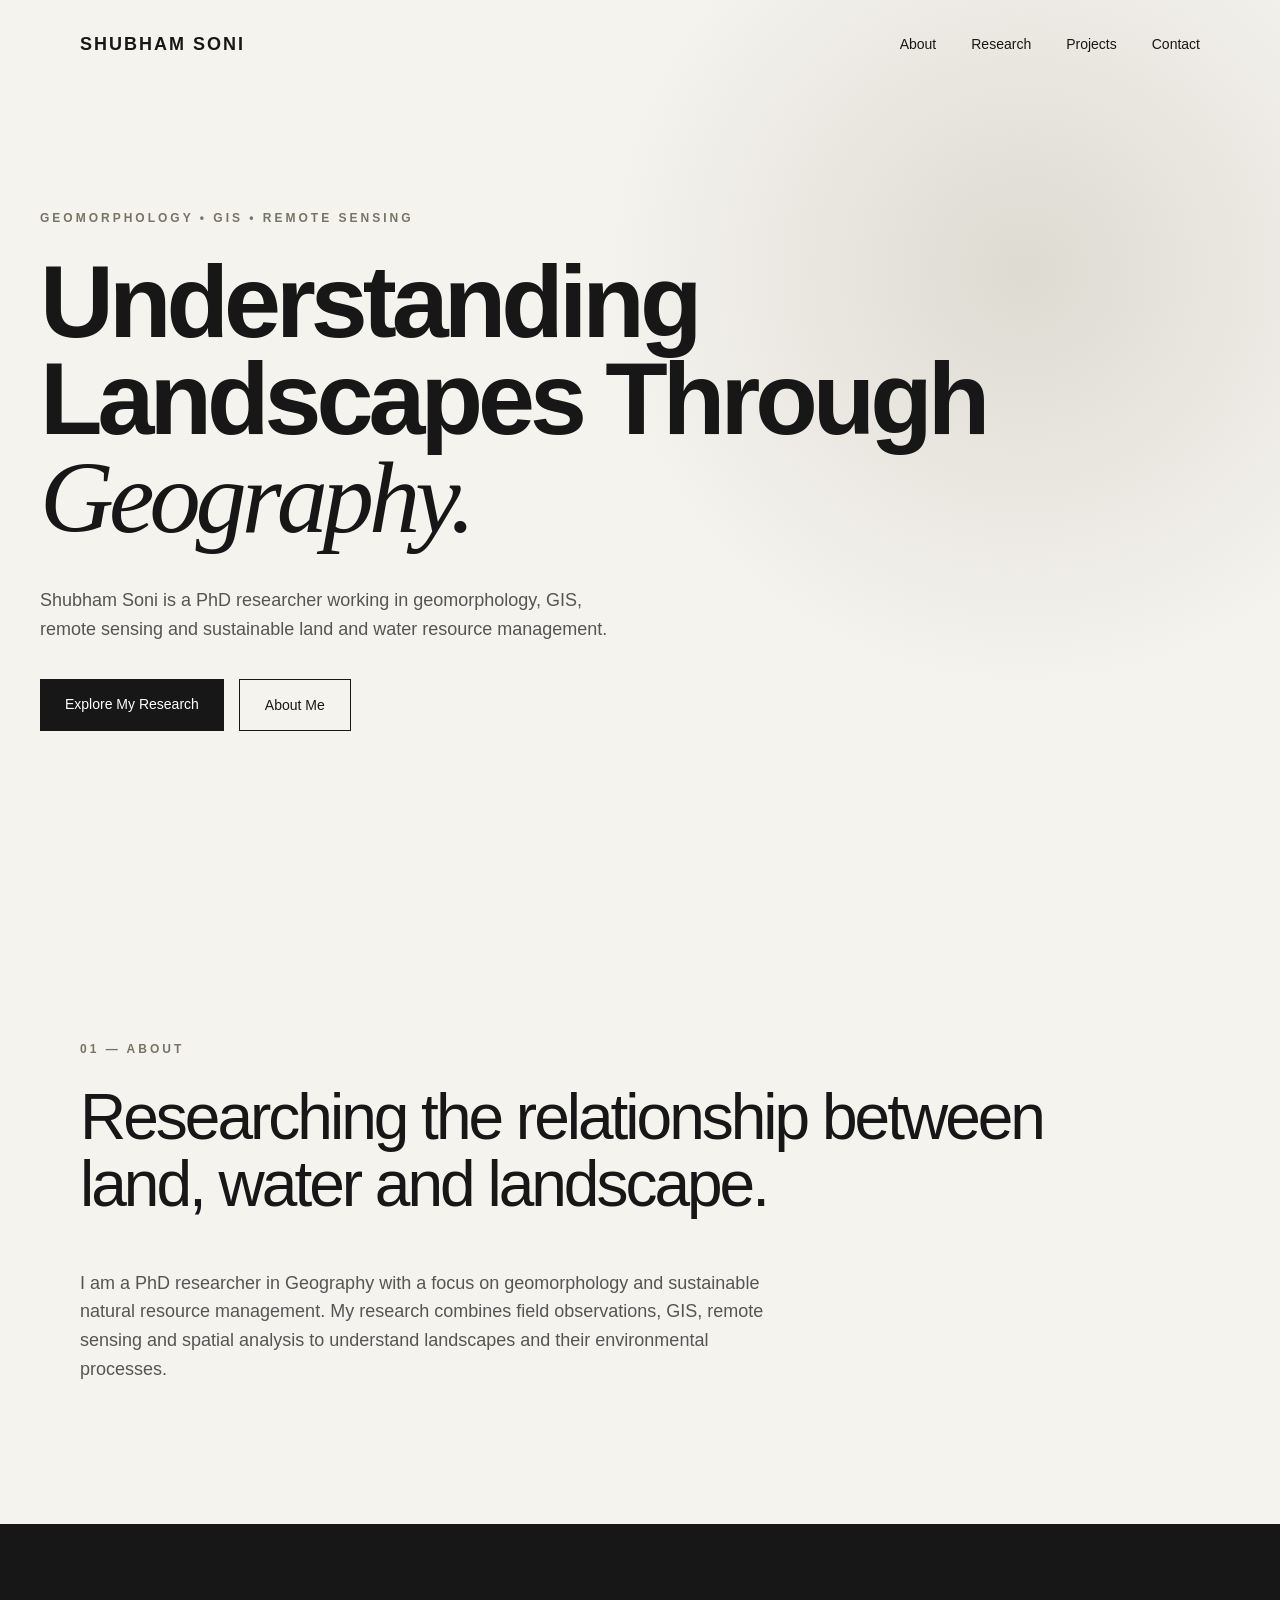
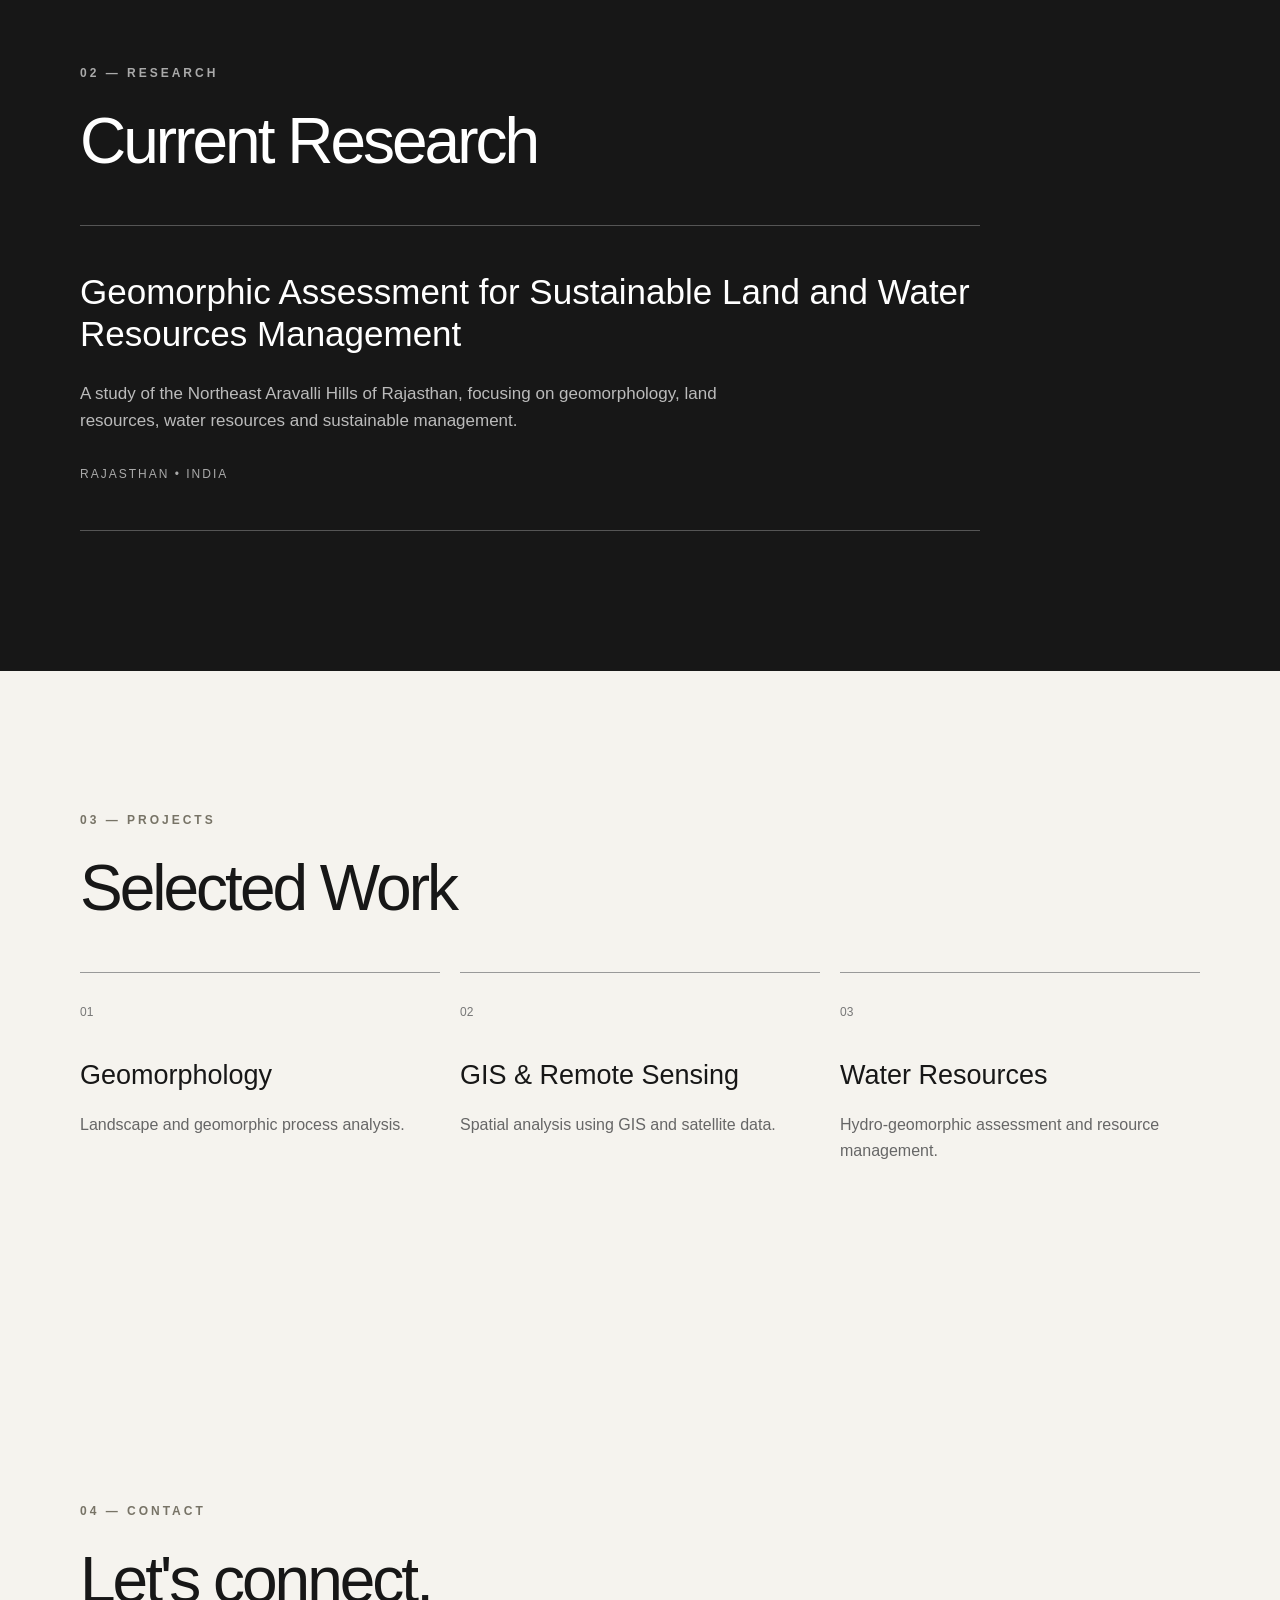
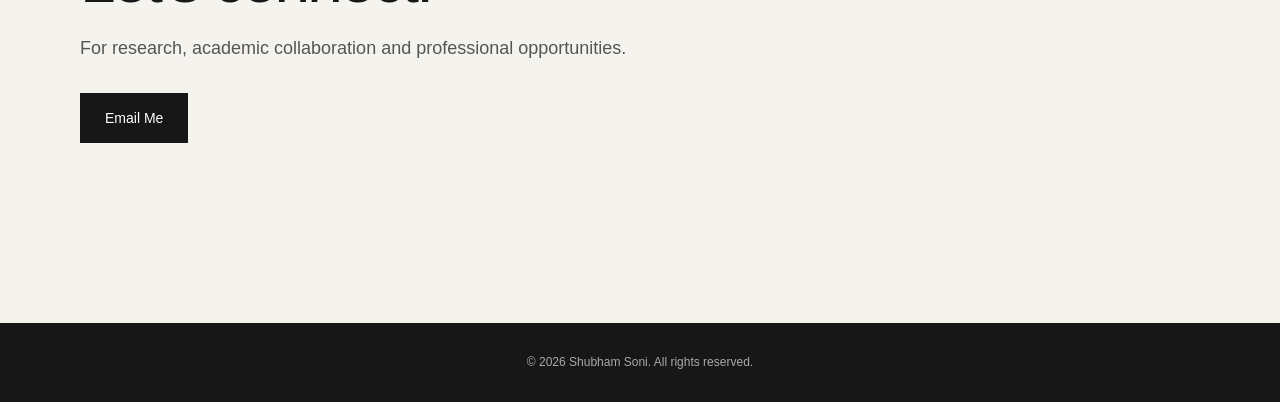
==== index.html @ 24ee80da "Add files via upload" ====
<!DOCTYPE html>
<html lang="en">
<head>
    <meta charset="UTF-8">
    <meta name="viewport" content="width=device-width, initial-scale=1.0">

    <title>Shubham Soni | Geomorphology & GIS</title>

    <link rel="stylesheet" href="style.css">
</head>

<body>

    <header>
        <nav>
            <div class="logo">SHUBHAM SONI</div>

            <div class="nav-links">
                <a href="#about">About</a>
                <a href="#research">Research</a>
                <a href="#projects">Projects</a>
                <a href="#contact">Contact</a>
            </div>
        </nav>
    </header>


    <main>

        <section class="hero">

            <div class="hero-text">
                <p class="small-title">GEOMORPHOLOGY • GIS • REMOTE SENSING</p>

                <h1>
                    Understanding<br>
                    Landscapes Through<br>
                    <span>Geography.</span>
                </h1>

                <p class="intro">
                    Shubham Soni is a PhD researcher working in
                    geomorphology, GIS, remote sensing and sustainable
                    land and water resource management.
                </p>

                <div class="buttons">
                    <a href="#research" class="button primary">Explore My Research</a>
                    <a href="#about" class="button secondary">About Me</a>
                </div>
            </div>

        </section>


        <section id="about" class="section">

            <p class="section-label">01 — ABOUT</p>

            <h2>Researching the relationship between<br>
                land, water and landscape.</h2>

            <p>
                I am a PhD researcher in Geography with a focus on
                geomorphology and sustainable natural resource management.
                My research combines field observations, GIS, remote sensing
                and spatial analysis to understand landscapes and their
                environmental processes.
            </p>

        </section>


        <section id="research" class="section dark">

            <p class="section-label">02 — RESEARCH</p>

            <h2>Current Research</h2>

            <div class="research-card">

                <h3>Geomorphic Assessment for Sustainable Land and Water Resources Management</h3>

                <p>
                    A study of the Northeast Aravalli Hills of Rajasthan,
                    focusing on geomorphology, land resources, water resources
                    and sustainable management.
                </p>

                <span>Rajasthan • India</span>

            </div>

        </section>


        <section id="projects" class="section">

            <p class="section-label">03 — PROJECTS</p>

            <h2>Selected Work</h2>

            <div class="projects">

                <div class="project">
                    <span>01</span>
                    <h3>Geomorphology</h3>
                    <p>Landscape and geomorphic process analysis.</p>
                </div>

                <div class="project">
                    <span>02</span>
                    <h3>GIS & Remote Sensing</h3>
                    <p>Spatial analysis using GIS and satellite data.</p>
                </div>

                <div class="project">
                    <span>03</span>
                    <h3>Water Resources</h3>
                    <p>Hydro-geomorphic assessment and resource management.</p>
                </div>

            </div>

        </section>


        <section id="contact" class="section contact">

            <p class="section-label">04 — CONTACT</p>

            <h2>Let's connect.</h2>

            <p>
                For research, academic collaboration and professional
                opportunities.
            </p>

            <a href="mailto:sksonidigital@gmail.com" class="button primary">
                Email Me
            </a>

        </section>

    </main>


    <footer>
        <p>© 2026 Shubham Soni. All rights reserved.</p>
    </footer>


    <script src="script.js"></script>

</body>
</html>
---- style.css ----
/* ================================
   SHUBHAM SONI — WEBSITE STYLES
   ================================ */

* {
    margin: 0;
    padding: 0;
    box-sizing: border-box;
}

html {
    scroll-behavior: smooth;
}

body {
    font-family: Arial, Helvetica, sans-serif;
    background: #f5f3ee;
    color: #171717;
    line-height: 1.6;
}

/* ---------- NAVIGATION ---------- */

header {
    position: absolute;
    width: 100%;
    top: 0;
    left: 0;
    z-index: 10;
}

nav {
    max-width: 1200px;
    margin: auto;
    padding: 30px 40px;

    display: flex;
    justify-content: space-between;
    align-items: center;
}

.logo {
    font-size: 18px;
    font-weight: 700;
    letter-spacing: 2px;
}

.nav-links {
    display: flex;
    gap: 35px;
}

.nav-links a {
    color: #171717;
    text-decoration: none;
    font-size: 14px;
    transition: 0.3s;
}

.nav-links a:hover {
    opacity: 0.5;
}

/* ---------- HERO ---------- */

.hero {
    min-height: 100vh;
    display: flex;
    align-items: center;

    padding: 140px 40px 100px;

    background:
        radial-gradient(
            circle at 80% 30%,
            rgba(150, 145, 125, 0.25),
            transparent 35%
        );
}

.hero-text {
    max-width: 1200px;
    width: 100%;
    margin: auto;
}

.small-title,
.section-label {
    font-size: 12px;
    letter-spacing: 3px;
    font-weight: 700;
    margin-bottom: 25px;
    color: #777366;
}

.hero h1 {
    font-size: clamp(55px, 8vw, 110px);
    line-height: 0.95;
    letter-spacing: -5px;
    font-weight: 600;
    max-width: 1000px;
}

.hero h1 span {
    font-style: italic;
    font-family: Georgia, serif;
    font-weight: 400;
}

.intro {
    max-width: 600px;
    margin-top: 40px;
    font-size: 18px;
    color: #555;
}

/* ---------- BUTTONS ---------- */

.buttons {
    display: flex;
    gap: 15px;
    margin-top: 35px;
    flex-wrap: wrap;
}

.button {
    display: inline-block;
    padding: 14px 25px;
    text-decoration: none;
    font-size: 14px;
    transition: 0.3s;
}

.primary {
    background: #171717;
    color: white;
}

.primary:hover {
    background: #444;
}

.secondary {
    border: 1px solid #171717;
    color: #171717;
}

.secondary:hover {
    background: #171717;
    color: white;
}

/* ---------- GENERAL SECTIONS ---------- */

.section {
    max-width: 1200px;
    margin: auto;
    padding: 140px 40px;
}

.section h2 {
    font-size: clamp(40px, 5vw, 70px);
    line-height: 1.05;
    letter-spacing: -3px;
    font-weight: 500;
    margin-bottom: 50px;
}

.section > p:not(.section-label) {
    max-width: 700px;
    font-size: 18px;
    color: #555;
}

/* ---------- DARK RESEARCH SECTION ---------- */

.dark {
    max-width: none;
    background: #171717;
    color: white;
    padding-left: max(40px, calc((100vw - 1120px) / 2));
    padding-right: max(40px, calc((100vw - 1120px) / 2));
}

.dark .section-label {
    color: #aaa;
}

.research-card {
    border-top: 1px solid #555;
    border-bottom: 1px solid #555;
    padding: 45px 0;
    max-width: 900px;
}

.research-card h3 {
    font-size: 35px;
    line-height: 1.2;
    margin-bottom: 25px;
    font-weight: 500;
}

.research-card p {
    max-width: 700px;
    color: #bbb;
    font-size: 17px;
    margin-bottom: 25px;
}

.research-card span {
    font-size: 12px;
    letter-spacing: 2px;
    text-transform: uppercase;
    color: #aaa;
}

/* ---------- PROJECTS ---------- */

.projects {
    display: grid;
    grid-template-columns: repeat(3, 1fr);
    gap: 20px;
}

.project {
    border-top: 1px solid #999;
    padding-top: 25px;
    min-height: 250px;
}

.project span {
    font-size: 12px;
    color: #777;
}

.project h3 {
    font-size: 27px;
    margin: 30px 0 15px;
    font-weight: 500;
}

.project p {
    color: #666;
}

/* ---------- CONTACT ---------- */

.contact {
    padding-bottom: 180px;
}

.contact h2 {
    margin-bottom: 20px;
}

.contact .button {
    margin-top: 30px;
}

/* ---------- FOOTER ---------- */

footer {
    background: #171717;
    color: #aaa;
    padding: 30px 40px;
    text-align: center;
    font-size: 12px;
}

/* ---------- MOBILE ---------- */

@media (max-width: 700px) {

    nav {
        padding: 25px 20px;
    }

    .nav-links {
        display: none;
    }

    .hero {
        padding: 130px 20px 80px;
    }

    .hero h1 {
        letter-spacing: -3px;
    }

    .intro {
        font-size: 16px;
    }

    .section {
        padding: 90px 20px;
    }

    .section h2 {
        letter-spacing: -2px;
    }

    .projects {
        grid-template-columns: 1fr;
    }

    .project {
        min-height: auto;
        padding-bottom: 40px;
    }

    .dark {
        padding-left: 20px;
        padding-right: 20px;
    }

    .research-card h3 {
        font-size: 27px;
    }
}
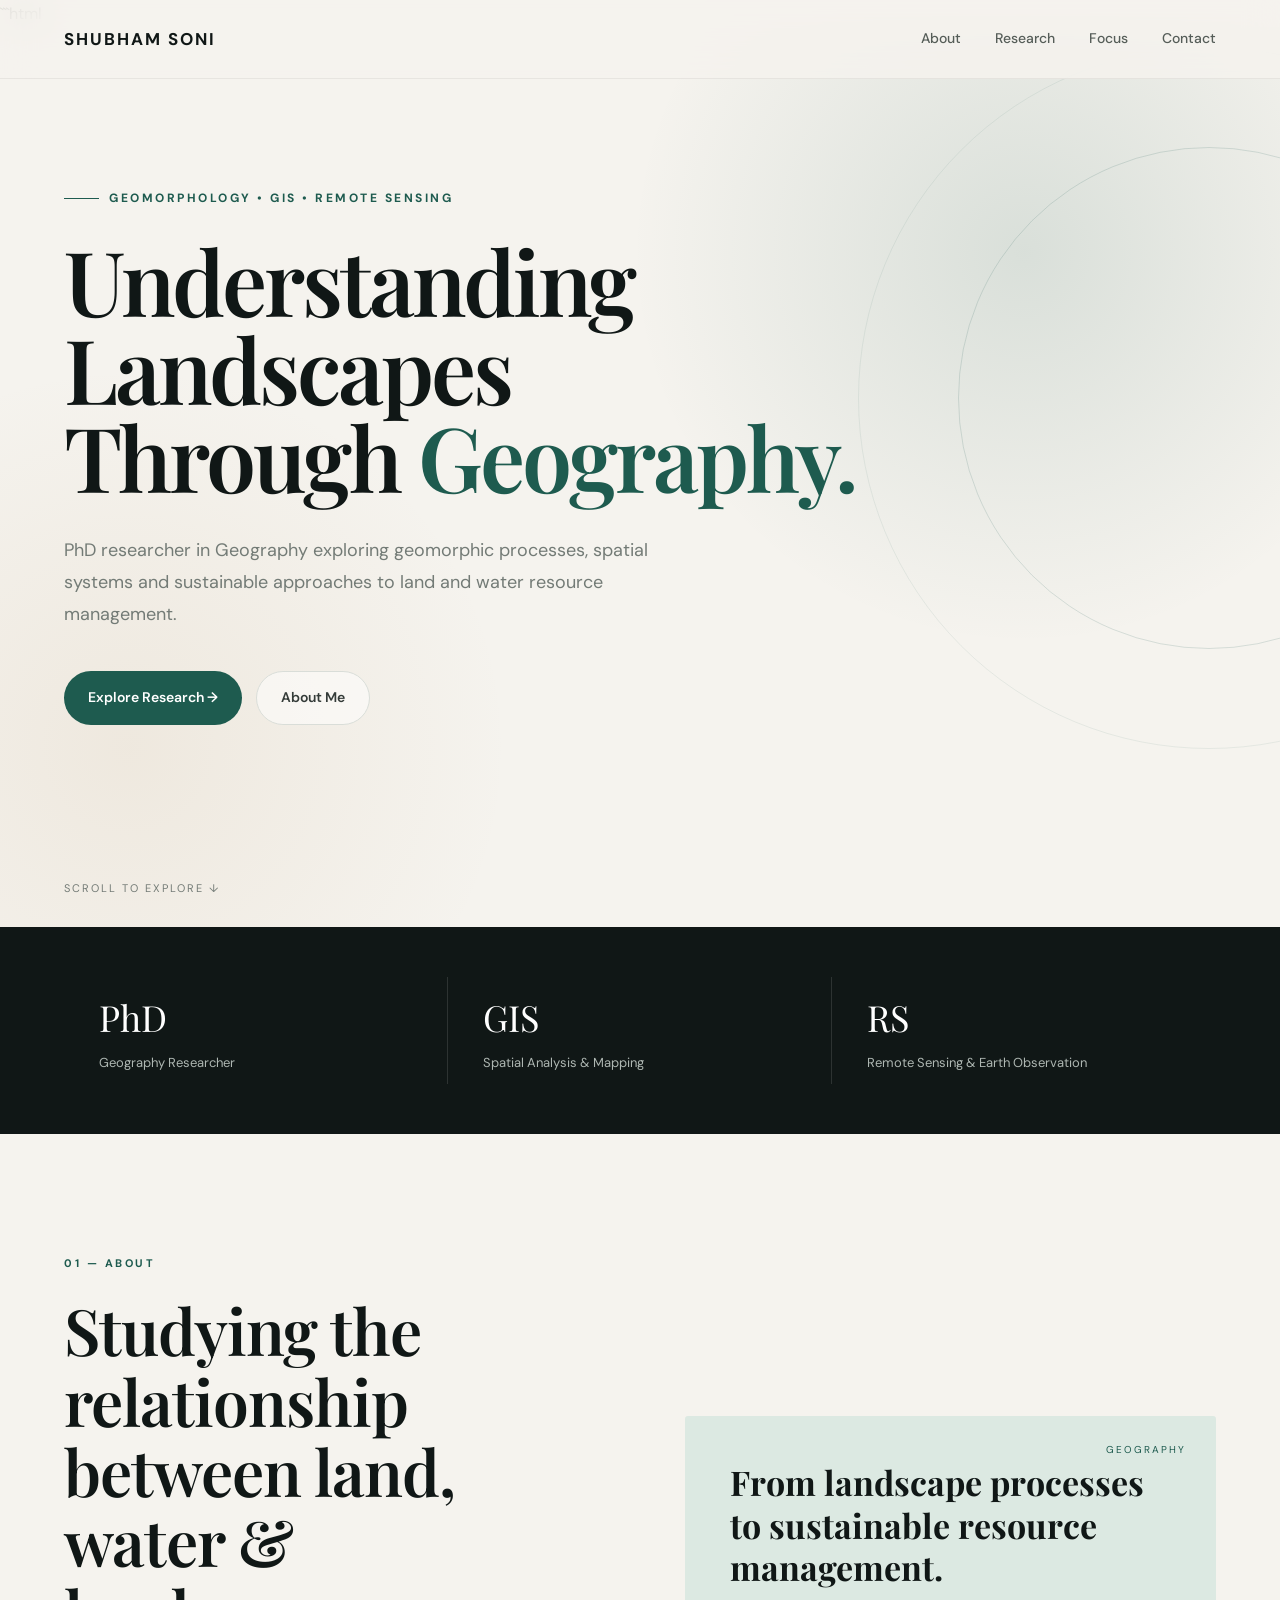
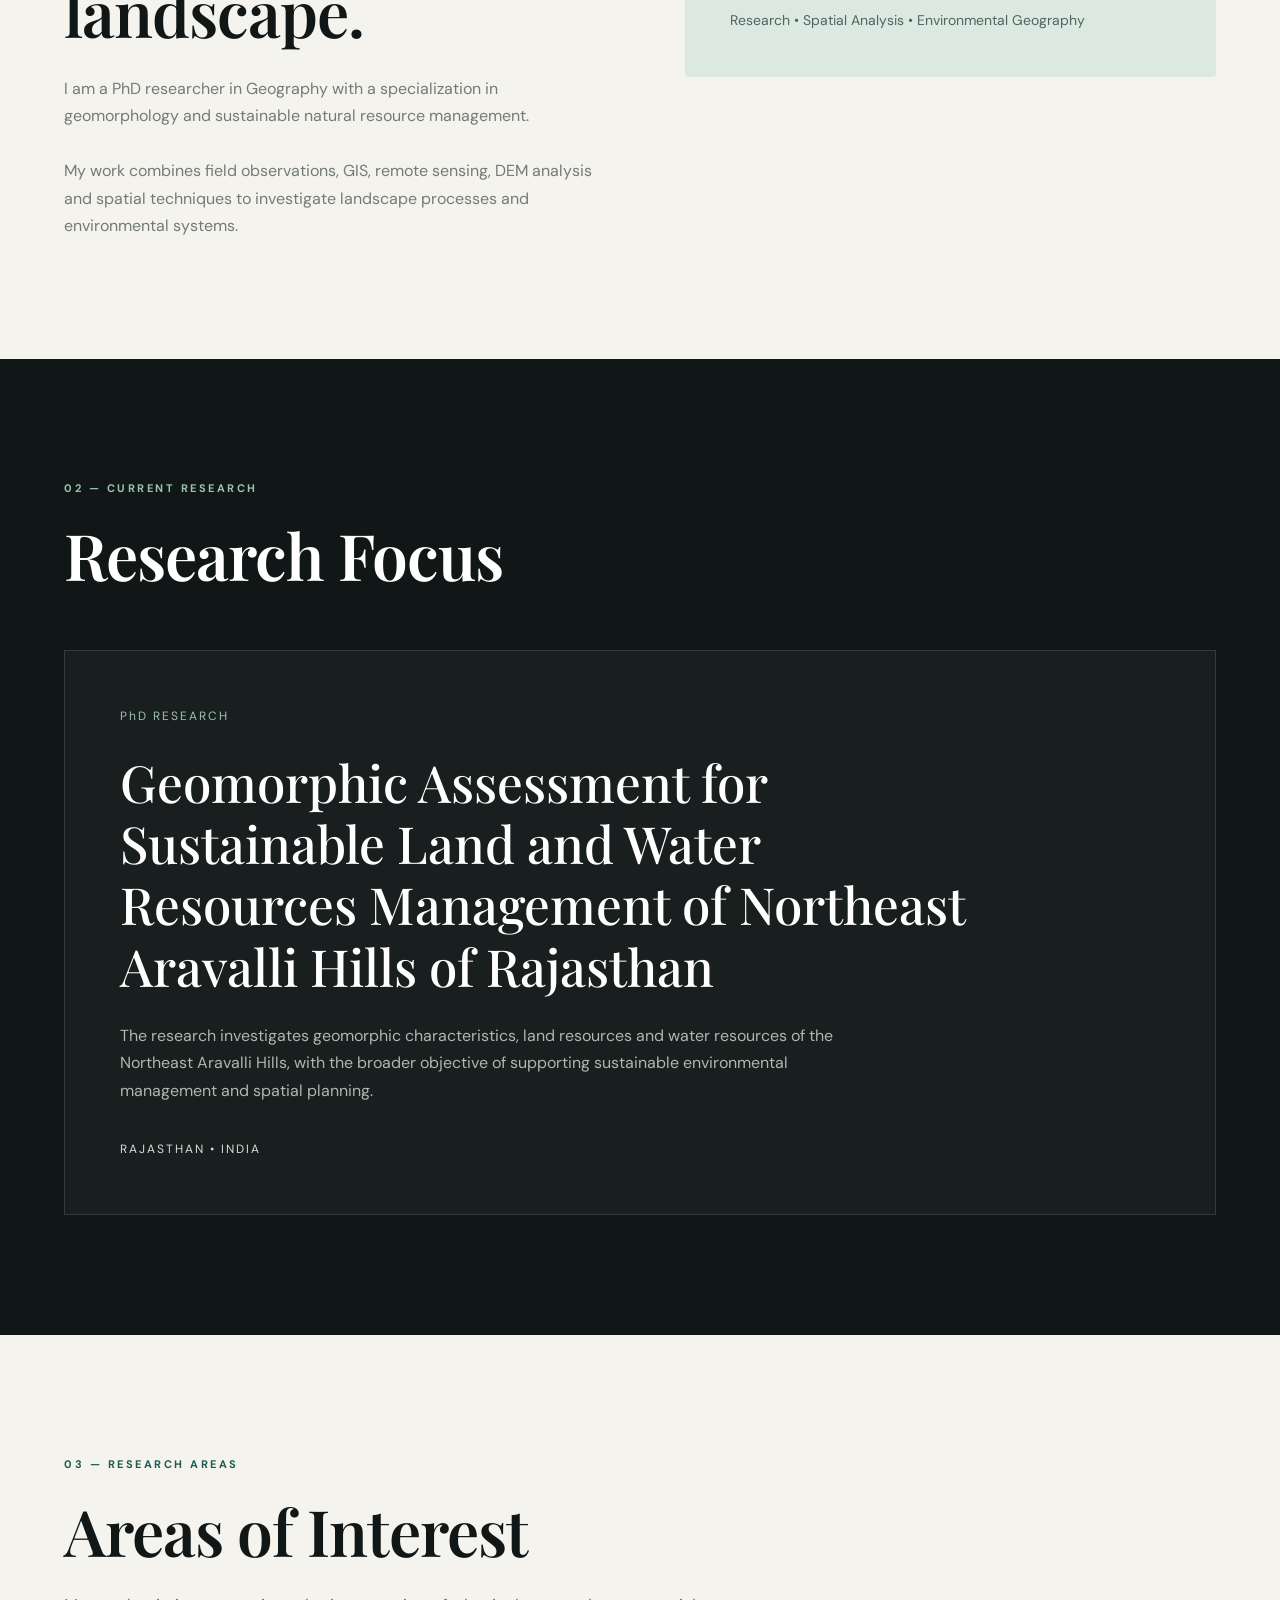
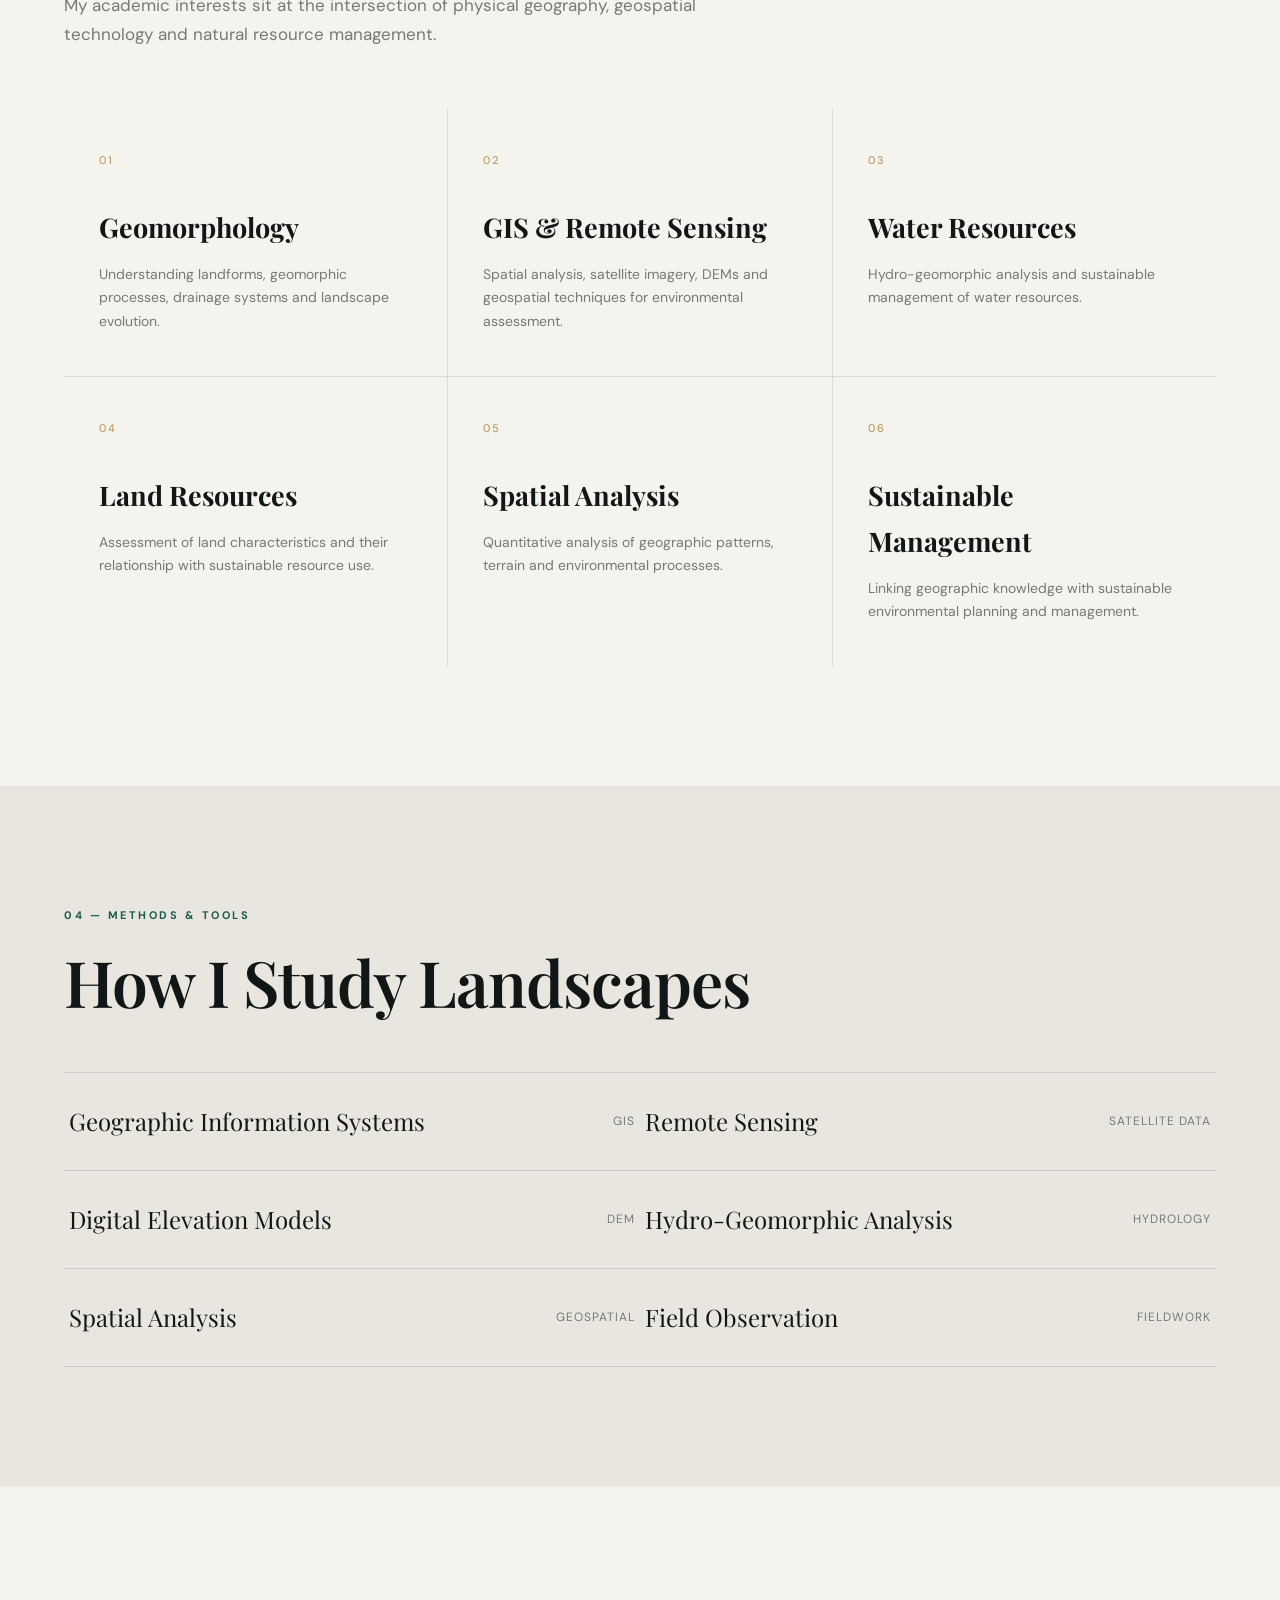
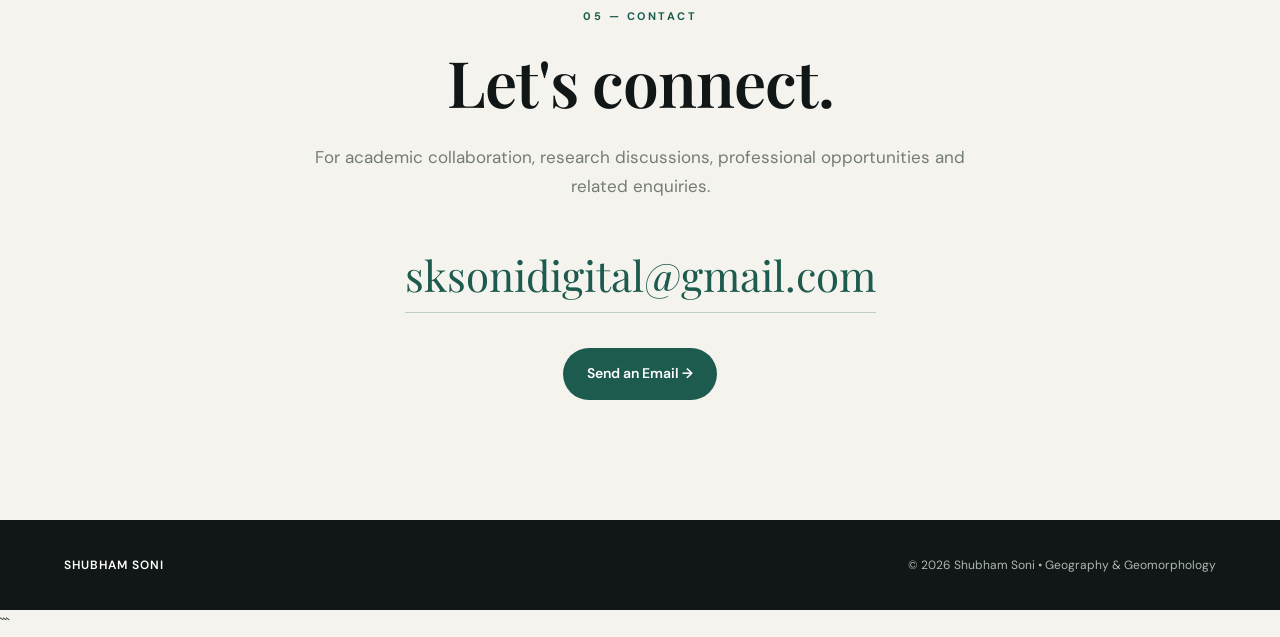
==== commit b5d4b169: "Enhance index.html with meta tags and styles Added meta description and improved styling for respons" ====
--- a/index.html
+++ b/index.html
@@ -1,156 +1,1206 @@
+```html
 <!DOCTYPE html>
 <html lang="en">
 <head>
     <meta charset="UTF-8">
     <meta name="viewport" content="width=device-width, initial-scale=1.0">
 
-    <title>Shubham Soni | Geomorphology & GIS</title>
-
-    <link rel="stylesheet" href="style.css">
+    <title>Shubham Soni | Geomorphology • GIS • Remote Sensing</title>
+
+    <meta name="description"
+          content="Shubham Soni is a PhD researcher in Geography specializing in geomorphology, GIS, remote sensing, and sustainable land and water resource management.">
+
+    <link rel="preconnect" href="https://fonts.googleapis.com">
+    <link rel="preconnect" href="https://fonts.gstatic.com" crossorigin>
+
+    <link href="https://fonts.googleapis.com/css2?family=DM+Sans:wght@400;500;600;700&family=Playfair+Display:wght@500;600;700&display=swap"
+          rel="stylesheet">
+
+    <style>
+
+        /* =========================
+           GLOBAL
+        ========================= */
+
+        :root {
+            --bg: #f5f3ee;
+            --white: #ffffff;
+            --dark: #101716;
+            --text: #343b38;
+            --muted: #737b76;
+            --green: #1e5b4f;
+            --green-light: #dce9e2;
+            --line: #d9ddd8;
+            --accent: #b58b55;
+
+            --serif: "Playfair Display", Georgia, serif;
+            --sans: "DM Sans", Arial, sans-serif;
+        }
+
+        * {
+            margin: 0;
+            padding: 0;
+            box-sizing: border-box;
+        }
+
+        html {
+            scroll-behavior: smooth;
+        }
+
+        body {
+            font-family: var(--sans);
+            background: var(--bg);
+            color: var(--text);
+            line-height: 1.7;
+        }
+
+        a {
+            color: inherit;
+            text-decoration: none;
+        }
+
+        .container {
+            width: min(1180px, 90%);
+            margin: auto;
+        }
+
+
+        /* =========================
+           NAVBAR
+        ========================= */
+
+        header {
+            position: fixed;
+            top: 0;
+            left: 0;
+            width: 100%;
+            z-index: 1000;
+
+            background: rgba(245, 243, 238, 0.85);
+            backdrop-filter: blur(16px);
+
+            border-bottom: 1px solid rgba(0,0,0,0.06);
+        }
+
+        nav {
+            width: min(1180px, 90%);
+            margin: auto;
+
+            height: 78px;
+
+            display: flex;
+            align-items: center;
+            justify-content: space-between;
+        }
+
+        .logo {
+            font-size: 17px;
+            font-weight: 700;
+            letter-spacing: 2px;
+            color: var(--dark);
+        }
+
+        .nav-links {
+            display: flex;
+            gap: 34px;
+        }
+
+        .nav-links a {
+            font-size: 14px;
+            font-weight: 500;
+            color: #555d58;
+            transition: 0.3s;
+        }
+
+        .nav-links a:hover {
+            color: var(--green);
+        }
+
+
+        /* =========================
+           HERO
+        ========================= */
+
+        .hero {
+            min-height: 100vh;
+            padding-top: 78px;
+
+            display: flex;
+            align-items: center;
+
+            position: relative;
+            overflow: hidden;
+
+            background:
+                radial-gradient(circle at 80% 25%, rgba(30,91,79,0.13), transparent 32%),
+                radial-gradient(circle at 10% 80%, rgba(181,139,85,0.10), transparent 28%),
+                var(--bg);
+        }
+
+        .hero::before {
+            content: "";
+            position: absolute;
+
+            width: 500px;
+            height: 500px;
+
+            right: -180px;
+            top: 120px;
+
+            border: 1px solid rgba(30,91,79,0.15);
+            border-radius: 50%;
+        }
+
+        .hero::after {
+            content: "";
+            position: absolute;
+
+            width: 700px;
+            height: 700px;
+
+            right: -280px;
+            top: 20px;
+
+            border: 1px solid rgba(30,91,79,0.08);
+            border-radius: 50%;
+        }
+
+        .hero-content {
+            position: relative;
+            z-index: 2;
+            max-width: 900px;
+        }
+
+        .eyebrow {
+            display: inline-flex;
+            align-items: center;
+            gap: 10px;
+
+            color: var(--green);
+            font-size: 12px;
+            font-weight: 700;
+            letter-spacing: 2.5px;
+
+            margin-bottom: 28px;
+        }
+
+        .eyebrow::before {
+            content: "";
+            width: 35px;
+            height: 1px;
+            background: var(--green);
+        }
+
+        .hero h1 {
+            font-family: var(--serif);
+            font-size: clamp(55px, 7vw, 100px);
+            line-height: 0.98;
+            font-weight: 600;
+            letter-spacing: -3px;
+            color: var(--dark);
+        }
+
+        .hero h1 em {
+            color: var(--green);
+            font-style: normal;
+        }
+
+        .hero-description {
+            max-width: 620px;
+
+            margin-top: 34px;
+
+            font-size: 18px;
+            line-height: 1.8;
+            color: var(--muted);
+        }
+
+        .hero-buttons {
+            margin-top: 40px;
+
+            display: flex;
+            gap: 14px;
+            flex-wrap: wrap;
+        }
+
+        .btn {
+            display: inline-flex;
+            align-items: center;
+            justify-content: center;
+
+            padding: 14px 24px;
+
+            border-radius: 50px;
+
+            font-size: 14px;
+            font-weight: 600;
+
+            transition: 0.3s;
+        }
+
+        .btn-primary {
+            background: var(--green);
+            color: white;
+        }
+
+        .btn-primary:hover {
+            transform: translateY(-3px);
+            box-shadow: 0 12px 30px rgba(30,91,79,0.2);
+        }
+
+        .btn-outline {
+            border: 1px solid var(--line);
+            background: rgba(255,255,255,0.5);
+        }
+
+        .btn-outline:hover {
+            border-color: var(--green);
+            color: var(--green);
+        }
+
+        .scroll {
+            position: absolute;
+            bottom: 30px;
+            left: 5%;
+
+            font-size: 11px;
+            letter-spacing: 2px;
+            color: var(--muted);
+            text-transform: uppercase;
+        }
+
+
+        /* =========================
+           INTRO STATS
+        ========================= */
+
+        .stats {
+            background: var(--dark);
+            color: white;
+
+            padding: 50px 0;
+        }
+
+        .stats-grid {
+            display: grid;
+            grid-template-columns: repeat(3, 1fr);
+        }
+
+        .stat {
+            padding: 10px 35px;
+            border-right: 1px solid rgba(255,255,255,0.12);
+        }
+
+        .stat:last-child {
+            border-right: none;
+        }
+
+        .stat-number {
+            font-family: var(--serif);
+            font-size: 36px;
+            color: #fff;
+        }
+
+        .stat-label {
+            color: #aeb7b2;
+            font-size: 13px;
+            margin-top: 4px;
+        }
+
+
+        /* =========================
+           SECTIONS
+        ========================= */
+
+        section {
+            padding: 120px 0;
+        }
+
+        .section-label {
+            color: var(--green);
+            font-size: 11px;
+            font-weight: 700;
+            letter-spacing: 2.5px;
+            margin-bottom: 22px;
+        }
+
+        .section-title {
+            font-family: var(--serif);
+            font-size: clamp(40px, 5vw, 65px);
+            line-height: 1.1;
+            color: var(--dark);
+            font-weight: 600;
+            letter-spacing: -1px;
+        }
+
+        .section-intro {
+            max-width: 650px;
+            margin-top: 25px;
+            color: var(--muted);
+            font-size: 17px;
+        }
+
+
+        /* =========================
+           ABOUT
+        ========================= */
+
+        .about-grid {
+            display: grid;
+            grid-template-columns: 1fr 1fr;
+            gap: 90px;
+            align-items: center;
+        }
+
+        .about-text p {
+            margin-top: 28px;
+            color: var(--muted);
+            font-size: 16px;
+        }
+
+        .about-box {
+            padding: 45px;
+            background: var(--green-light);
+            border-radius: 3px;
+            position: relative;
+        }
+
+        .about-box::before {
+            content: "GEOGRAPHY";
+            position: absolute;
+            top: 25px;
+            right: 30px;
+
+            font-size: 10px;
+            letter-spacing: 2px;
+            color: var(--green);
+        }
+
+        .about-box h3 {
+            font-family: var(--serif);
+            font-size: 34px;
+            color: var(--dark);
+            line-height: 1.25;
+        }
+
+        .about-box p {
+            margin-top: 20px;
+            font-size: 14px;
+            color: #53645e;
+        }
+
+
+        /* =========================
+           RESEARCH
+        ========================= */
+
+        .research-section {
+            background: var(--dark);
+            color: white;
+        }
+
+        .research-section .section-label {
+            color: #9bc3b5;
+        }
+
+        .research-section .section-title {
+            color: white;
+        }
+
+        .research-card {
+            margin-top: 60px;
+
+            padding: 55px;
+
+            border: 1px solid rgba(255,255,255,0.13);
+            background: rgba(255,255,255,0.035);
+
+            position: relative;
+        }
+
+        .research-number {
+            font-size: 12px;
+            color: #9bc3b5;
+            letter-spacing: 2px;
+        }
+
+        .research-card h3 {
+            max-width: 850px;
+            margin-top: 25px;
+
+            font-family: var(--serif);
+            font-size: clamp(30px, 4vw, 52px);
+            line-height: 1.2;
+            font-weight: 500;
+        }
+
+        .research-card p {
+            max-width: 720px;
+            margin-top: 25px;
+
+            color: #aeb7b2;
+            font-size: 16px;
+        }
+
+        .research-location {
+            display: inline-block;
+            margin-top: 35px;
+
+            color: #d3dfda;
+            font-size: 12px;
+            letter-spacing: 2px;
+            text-transform: uppercase;
+        }
+
+
+        /* =========================
+           FOCUS AREAS
+        ========================= */
+
+        .focus-grid {
+            margin-top: 60px;
+
+            display: grid;
+            grid-template-columns: repeat(3, 1fr);
+            gap: 1px;
+
+            background: var(--line);
+        }
+
+        .focus-card {
+            background: var(--bg);
+            padding: 42px 35px;
+            min-height: 240px;
+
+            transition: 0.3s;
+        }
+
+        .focus-card:hover {
+            background: white;
+            transform: translateY(-5px);
+        }
+
+        .focus-number {
+            font-size: 11px;
+            color: var(--accent);
+            letter-spacing: 2px;
+        }
+
+        .focus-card h3 {
+            margin-top: 35px;
+
+            font-family: var(--serif);
+            font-size: 27px;
+            color: var(--dark);
+        }
+
+        .focus-card p {
+            margin-top: 12px;
+            font-size: 14px;
+            color: var(--muted);
+        }
+
+
+        /* =========================
+           METHODS
+        ========================= */
+
+        .methods {
+            background: #e8e6df;
+        }
+
+        .method-list {
+            margin-top: 55px;
+
+            display: grid;
+            grid-template-columns: repeat(2, 1fr);
+
+            border-top: 1px solid #c9ccc6;
+        }
+
+        .method {
+            padding: 28px 5px;
+
+            border-bottom: 1px solid #c9ccc6;
+
+            display: flex;
+            justify-content: space-between;
+            align-items: center;
+        }
+
+        .method span:first-child {
+            font-family: var(--serif);
+            font-size: 24px;
+            color: var(--dark);
+        }
+
+        .method span:last-child {
+            font-size: 12px;
+            color: var(--muted);
+            letter-spacing: 1px;
+            text-transform: uppercase;
+        }
+
+
+        /* =========================
+           CONTACT
+        ========================= */
+
+        .contact {
+            text-align: center;
+        }
+
+        .contact .section-intro {
+            margin-left: auto;
+            margin-right: auto;
+        }
+
+        .contact-email {
+            display: inline-block;
+            margin-top: 40px;
+
+            font-family: var(--serif);
+            font-size: clamp(25px, 4vw, 42px);
+            color: var(--green);
+
+            border-bottom: 1px solid rgba(30,91,79,0.25);
+
+            transition: 0.3s;
+        }
+
+        .contact-email:hover {
+            border-color: var(--green);
+        }
+
+
+        /* =========================
+           FOOTER
+        ========================= */
+
+        footer {
+            background: var(--dark);
+            color: #aeb7b2;
+
+            padding: 35px 0;
+        }
+
+        .footer-inner {
+            width: min(1180px, 90%);
+            margin: auto;
+
+            display: flex;
+            justify-content: space-between;
+            align-items: center;
+
+            font-size: 12px;
+        }
+
+        .footer-name {
+            color: white;
+            font-weight: 600;
+            letter-spacing: 1px;
+        }
+
+
+        /* =========================
+           ANIMATION
+        ========================= */
+
+        .fade-up {
+            animation: fadeUp 1s ease forwards;
+        }
+
+        @keyframes fadeUp {
+
+            from {
+                opacity: 0;
+                transform: translateY(25px);
+            }
+
+            to {
+                opacity: 1;
+                transform: translateY(0);
+            }
+
+        }
+
+
+        /* =========================
+           MOBILE
+        ========================= */
+
+        @media (max-width: 800px) {
+
+            nav {
+                height: 70px;
+            }
+
+            .nav-links {
+                gap: 15px;
+            }
+
+            .nav-links a {
+                font-size: 12px;
+            }
+
+            .hero h1 {
+                font-size: 58px;
+                letter-spacing: -2px;
+            }
+
+            .hero-description {
+                font-size: 16px;
+            }
+
+            section {
+                padding: 85px 0;
+            }
+
+            .about-grid {
+                grid-template-columns: 1fr;
+                gap: 45px;
+            }
+
+            .stats-grid {
+                grid-template-columns: 1fr;
+                gap: 25px;
+            }
+
+            .stat {
+                border-right: none;
+                border-bottom: 1px solid rgba(255,255,255,0.12);
+                padding-bottom: 20px;
+            }
+
+            .stat:last-child {
+                border-bottom: none;
+            }
+
+            .focus-grid {
+                grid-template-columns: 1fr;
+            }
+
+            .method-list {
+                grid-template-columns: 1fr;
+            }
+
+            .research-card {
+                padding: 35px 25px;
+            }
+
+            .footer-inner {
+                flex-direction: column;
+                gap: 10px;
+                text-align: center;
+            }
+
+        }
+
+    </style>
 </head>
 
+
 <body>
 
-    <header>
-        <nav>
-            <div class="logo">SHUBHAM SONI</div>
-
-            <div class="nav-links">
-                <a href="#about">About</a>
-                <a href="#research">Research</a>
-                <a href="#projects">Projects</a>
-                <a href="#contact">Contact</a>
-            </div>
-        </nav>
-    </header>
-
-
-    <main>
-
-        <section class="hero">
-
-            <div class="hero-text">
-                <p class="small-title">GEOMORPHOLOGY • GIS • REMOTE SENSING</p>
-
-                <h1>
-                    Understanding<br>
-                    Landscapes Through<br>
-                    <span>Geography.</span>
-                </h1>
-
-                <p class="intro">
-                    Shubham Soni is a PhD researcher working in
-                    geomorphology, GIS, remote sensing and sustainable
-                    land and water resource management.
+
+<!-- =========================
+     NAVIGATION
+========================= -->
+
+<header>
+
+    <nav>
+
+        <a href="#" class="logo">
+            SHUBHAM SONI
+        </a>
+
+        <div class="nav-links">
+
+            <a href="#about">About</a>
+
+            <a href="#research">Research</a>
+
+            <a href="#focus">Focus</a>
+
+            <a href="#contact">Contact</a>
+
+        </div>
+
+    </nav>
+
+</header>
+
+
+
+<main>
+
+
+<!-- =========================
+     HERO
+========================= -->
+
+<section class="hero">
+
+    <div class="container">
+
+        <div class="hero-content fade-up">
+
+            <div class="eyebrow">
+                GEOMORPHOLOGY • GIS • REMOTE SENSING
+            </div>
+
+            <h1>
+                Understanding<br>
+                Landscapes<br>
+                Through <em>Geography.</em>
+            </h1>
+
+            <p class="hero-description">
+                PhD researcher in Geography exploring geomorphic processes,
+                spatial systems and sustainable approaches to land and water
+                resource management.
+            </p>
+
+            <div class="hero-buttons">
+
+                <a href="#research" class="btn btn-primary">
+                    Explore Research →
+                </a>
+
+                <a href="#about" class="btn btn-outline">
+                    About Me
+                </a>
+
+            </div>
+
+        </div>
+
+    </div>
+
+    <div class="scroll">
+        Scroll to explore ↓
+    </div>
+
+</section>
+
+
+
+<!-- =========================
+     STATS
+========================= -->
+
+<div class="stats">
+
+    <div class="container stats-grid">
+
+        <div class="stat">
+
+            <div class="stat-number">
+                PhD
+            </div>
+
+            <div class="stat-label">
+                Geography Researcher
+            </div>
+
+        </div>
+
+
+        <div class="stat">
+
+            <div class="stat-number">
+                GIS
+            </div>
+
+            <div class="stat-label">
+                Spatial Analysis & Mapping
+            </div>
+
+        </div>
+
+
+        <div class="stat">
+
+            <div class="stat-number">
+                RS
+            </div>
+
+            <div class="stat-label">
+                Remote Sensing & Earth Observation
+            </div>
+
+        </div>
+
+    </div>
+
+</div>
+
+
+
+<!-- =========================
+     ABOUT
+========================= -->
+
+<section id="about">
+
+    <div class="container about-grid">
+
+        <div class="about-text">
+
+            <div class="section-label">
+                01 — ABOUT
+            </div>
+
+            <h2 class="section-title">
+                Studying the relationship between land, water & landscape.
+            </h2>
+
+            <p>
+                I am a PhD researcher in Geography with a specialization
+                in geomorphology and sustainable natural resource management.
+            </p>
+
+            <p>
+                My work combines field observations, GIS, remote sensing,
+                DEM analysis and spatial techniques to investigate landscape
+                processes and environmental systems.
+            </p>
+
+        </div>
+
+
+        <div class="about-box">
+
+            <h3>
+                From landscape
+                processes to
+                sustainable
+                resource management.
+            </h3>
+
+            <p>
+                Research • Spatial Analysis • Environmental Geography
+            </p>
+
+        </div>
+
+    </div>
+
+</section>
+
+
+
+<!-- =========================
+     RESEARCH
+========================= -->
+
+<section id="research" class="research-section">
+
+    <div class="container">
+
+        <div class="section-label">
+            02 — CURRENT RESEARCH
+        </div>
+
+        <h2 class="section-title">
+            Research Focus
+        </h2>
+
+
+        <div class="research-card">
+
+            <div class="research-number">
+                PhD RESEARCH
+            </div>
+
+            <h3>
+                Geomorphic Assessment for Sustainable Land and Water
+                Resources Management of Northeast Aravalli Hills of Rajasthan
+            </h3>
+
+            <p>
+                The research investigates geomorphic characteristics,
+                land resources and water resources of the Northeast Aravalli
+                Hills, with the broader objective of supporting sustainable
+                environmental management and spatial planning.
+            </p>
+
+            <span class="research-location">
+                Rajasthan • India
+            </span>
+
+        </div>
+
+    </div>
+
+</section>
+
+
+
+<!-- =========================
+     RESEARCH FOCUS
+========================= -->
+
+<section id="focus">
+
+    <div class="container">
+
+        <div class="section-label">
+            03 — RESEARCH AREAS
+        </div>
+
+        <h2 class="section-title">
+            Areas of Interest
+        </h2>
+
+        <p class="section-intro">
+            My academic interests sit at the intersection of physical
+            geography, geospatial technology and natural resource management.
+        </p>
+
+
+        <div class="focus-grid">
+
+
+            <div class="focus-card">
+
+                <div class="focus-number">
+                    01
+                </div>
+
+                <h3>
+                    Geomorphology
+                </h3>
+
+                <p>
+                    Understanding landforms, geomorphic processes,
+                    drainage systems and landscape evolution.
                 </p>
 
-                <div class="buttons">
-                    <a href="#research" class="button primary">Explore My Research</a>
-                    <a href="#about" class="button secondary">About Me</a>
+            </div>
+
+
+            <div class="focus-card">
+
+                <div class="focus-number">
+                    02
                 </div>
-            </div>
-
-        </section>
-
-
-        <section id="about" class="section">
-
-            <p class="section-label">01 — ABOUT</p>
-
-            <h2>Researching the relationship between<br>
-                land, water and landscape.</h2>
-
-            <p>
-                I am a PhD researcher in Geography with a focus on
-                geomorphology and sustainable natural resource management.
-                My research combines field observations, GIS, remote sensing
-                and spatial analysis to understand landscapes and their
-                environmental processes.
-            </p>
-
-        </section>
-
-
-        <section id="research" class="section dark">
-
-            <p class="section-label">02 — RESEARCH</p>
-
-            <h2>Current Research</h2>
-
-            <div class="research-card">
-
-                <h3>Geomorphic Assessment for Sustainable Land and Water Resources Management</h3>
+
+                <h3>
+                    GIS & Remote Sensing
+                </h3>
 
                 <p>
-                    A study of the Northeast Aravalli Hills of Rajasthan,
-                    focusing on geomorphology, land resources, water resources
-                    and sustainable management.
+                    Spatial analysis, satellite imagery, DEMs and
+                    geospatial techniques for environmental assessment.
                 </p>
 
-                <span>Rajasthan • India</span>
-
-            </div>
-
-        </section>
-
-
-        <section id="projects" class="section">
-
-            <p class="section-label">03 — PROJECTS</p>
-
-            <h2>Selected Work</h2>
-
-            <div class="projects">
-
-                <div class="project">
-                    <span>01</span>
-                    <h3>Geomorphology</h3>
-                    <p>Landscape and geomorphic process analysis.</p>
+            </div>
+
+
+            <div class="focus-card">
+
+                <div class="focus-number">
+                    03
                 </div>
 
-                <div class="project">
-                    <span>02</span>
-                    <h3>GIS & Remote Sensing</h3>
-                    <p>Spatial analysis using GIS and satellite data.</p>
+                <h3>
+                    Water Resources
+                </h3>
+
+                <p>
+                    Hydro-geomorphic analysis and sustainable
+                    management of water resources.
+                </p>
+
+            </div>
+
+
+            <div class="focus-card">
+
+                <div class="focus-number">
+                    04
                 </div>
 
-                <div class="project">
-                    <span>03</span>
-                    <h3>Water Resources</h3>
-                    <p>Hydro-geomorphic assessment and resource management.</p>
+                <h3>
+                    Land Resources
+                </h3>
+
+                <p>
+                    Assessment of land characteristics and their
+                    relationship with sustainable resource use.
+                </p>
+
+            </div>
+
+
+            <div class="focus-card">
+
+                <div class="focus-number">
+                    05
                 </div>
 
-            </div>
-
-        </section>
-
-
-        <section id="contact" class="section contact">
-
-            <p class="section-label">04 — CONTACT</p>
-
-            <h2>Let's connect.</h2>
-
-            <p>
-                For research, academic collaboration and professional
-                opportunities.
-            </p>
-
-            <a href="mailto:sksonidigital@gmail.com" class="button primary">
-                Email Me
+                <h3>
+                    Spatial Analysis
+                </h3>
+
+                <p>
+                    Quantitative analysis of geographic patterns,
+                    terrain and environmental processes.
+                </p>
+
+            </div>
+
+
+            <div class="focus-card">
+
+                <div class="focus-number">
+                    06
+                </div>
+
+                <h3>
+                    Sustainable Management
+                </h3>
+
+                <p>
+                    Linking geographic knowledge with sustainable
+                    environmental planning and management.
+                </p>
+
+            </div>
+
+        </div>
+
+    </div>
+
+</section>
+
+
+
+<!-- =========================
+     METHODS
+========================= -->
+
+<section class="methods">
+
+    <div class="container">
+
+        <div class="section-label">
+            04 — METHODS & TOOLS
+        </div>
+
+        <h2 class="section-title">
+            How I Study Landscapes
+        </h2>
+
+
+        <div class="method-list">
+
+            <div class="method">
+                <span>Geographic Information Systems</span>
+                <span>GIS</span>
+            </div>
+
+            <div class="method">
+                <span>Remote Sensing</span>
+                <span>Satellite Data</span>
+            </div>
+
+            <div class="method">
+                <span>Digital Elevation Models</span>
+                <span>DEM</span>
+            </div>
+
+            <div class="method">
+                <span>Hydro-Geomorphic Analysis</span>
+                <span>Hydrology</span>
+            </div>
+
+            <div class="method">
+                <span>Spatial Analysis</span>
+                <span>Geospatial</span>
+            </div>
+
+            <div class="method">
+                <span>Field Observation</span>
+                <span>Fieldwork</span>
+            </div>
+
+        </div>
+
+    </div>
+
+</section>
+
+
+
+<!-- =========================
+     CONTACT
+========================= -->
+
+<section id="contact" class="contact">
+
+    <div class="container">
+
+        <div class="section-label">
+            05 — CONTACT
+        </div>
+
+        <h2 class="section-title">
+            Let's connect.
+        </h2>
+
+        <p class="section-intro">
+            For academic collaboration, research discussions,
+            professional opportunities and related enquiries.
+        </p>
+
+        <a
+            href="mailto:sksonidigital@gmail.com"
+            class="contact-email">
+            sksonidigital@gmail.com
+        </a>
+
+        <div style="margin-top:35px;">
+
+            <a href="mailto:sksonidigital@gmail.com"
+               class="btn btn-primary">
+                Send an Email →
             </a>
 
-        </section>
-
-    </main>
-
-
-    <footer>
-        <p>© 2026 Shubham Soni. All rights reserved.</p>
-    </footer>
-
-
-    <script src="script.js"></script>
+        </div>
+
+    </div>
+
+</section>
+
+
+</main>
+
+
+
+<!-- =========================
+     FOOTER
+========================= -->
+
+<footer>
+
+    <div class="footer-inner">
+
+        <div class="footer-name">
+            SHUBHAM SONI
+        </div>
+
+        <div>
+            © 2026 Shubham Soni • Geography & Geomorphology
+        </div>
+
+    </div>
+
+</footer>
+
 
 </body>
-</html>+</html>
+```
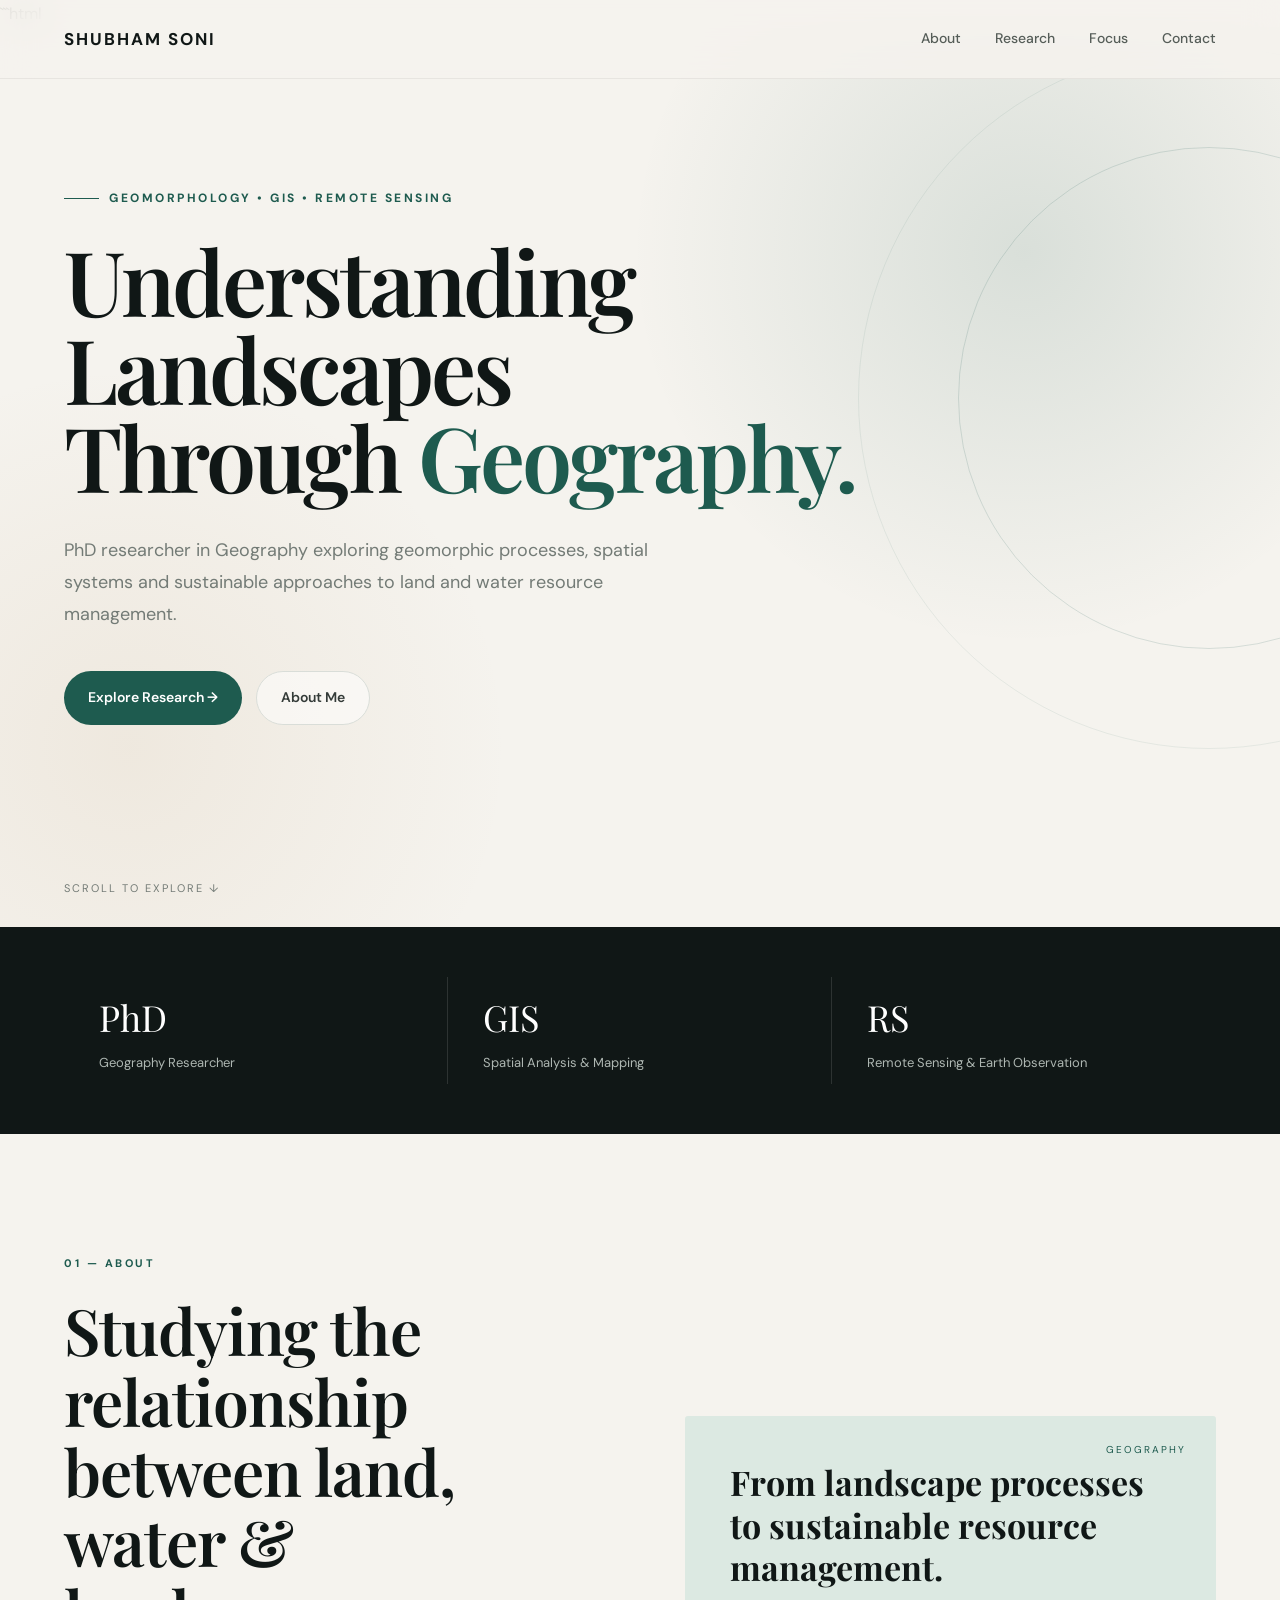
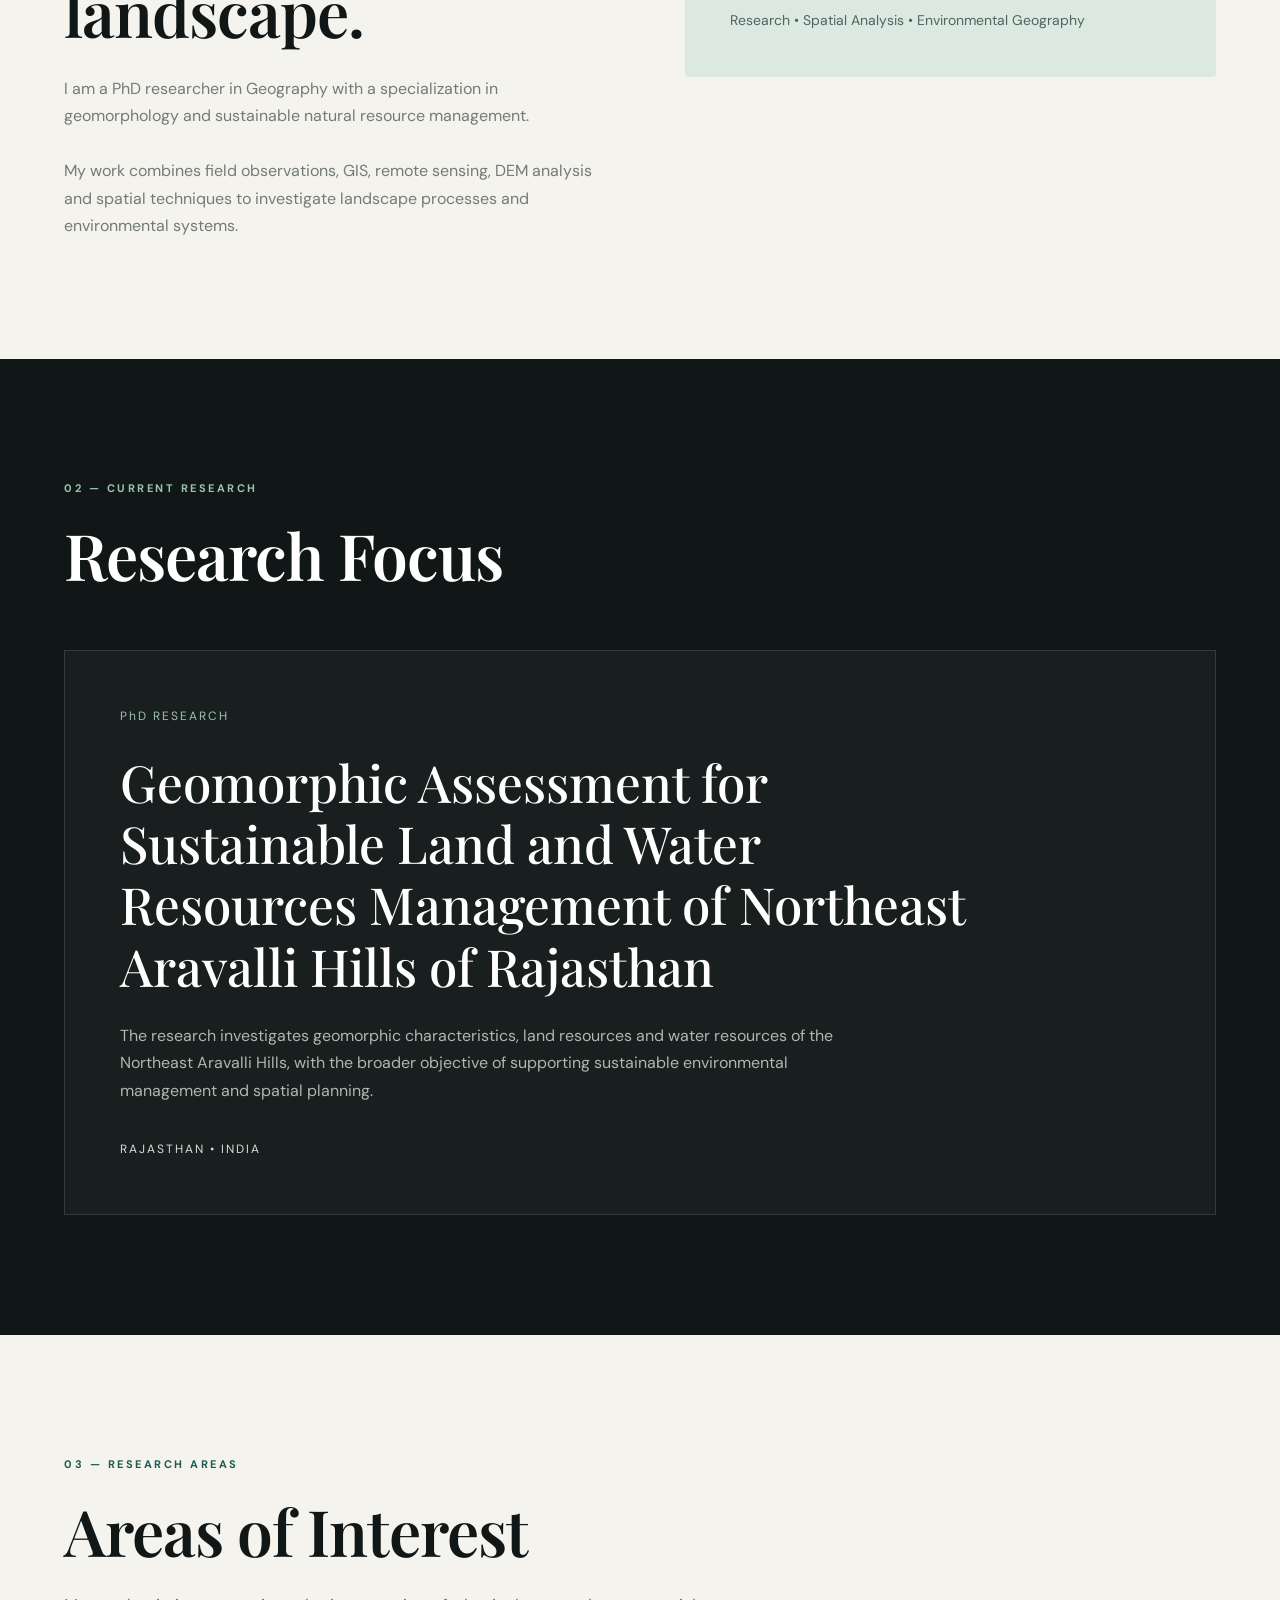
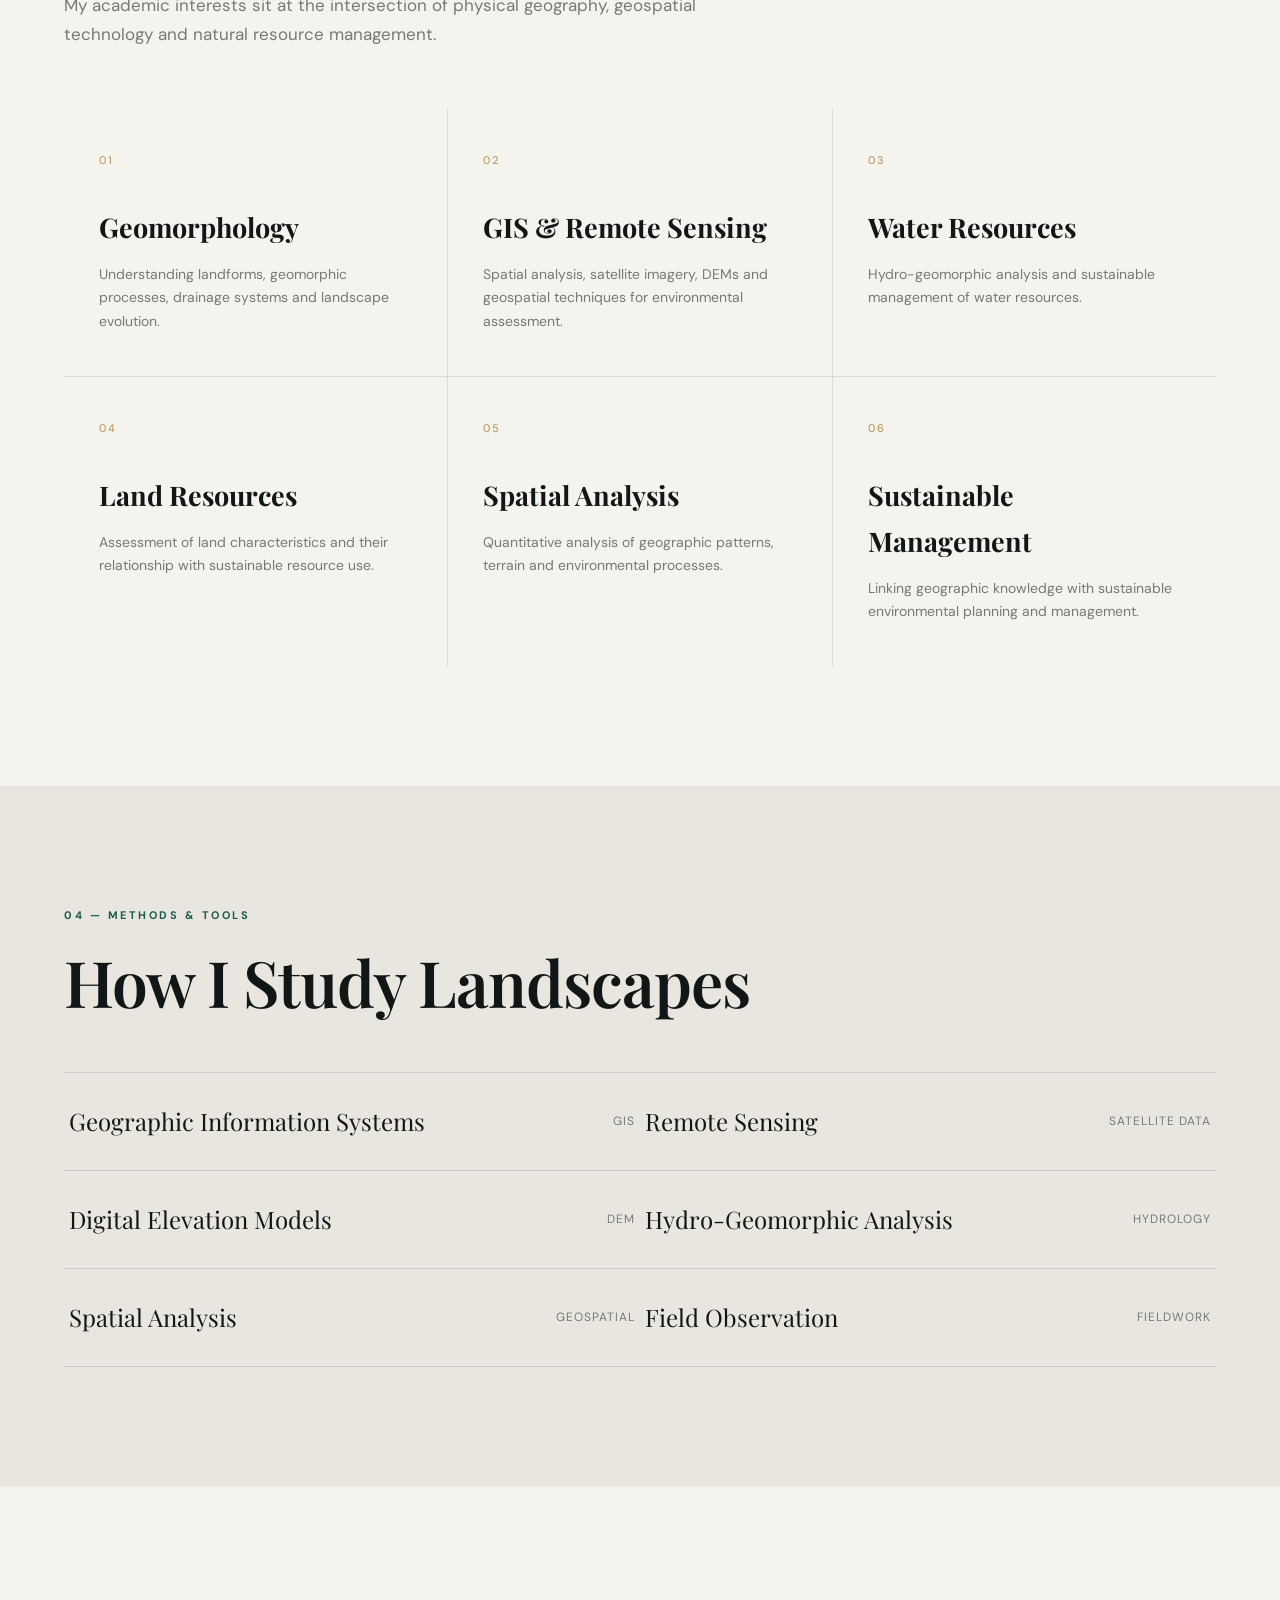
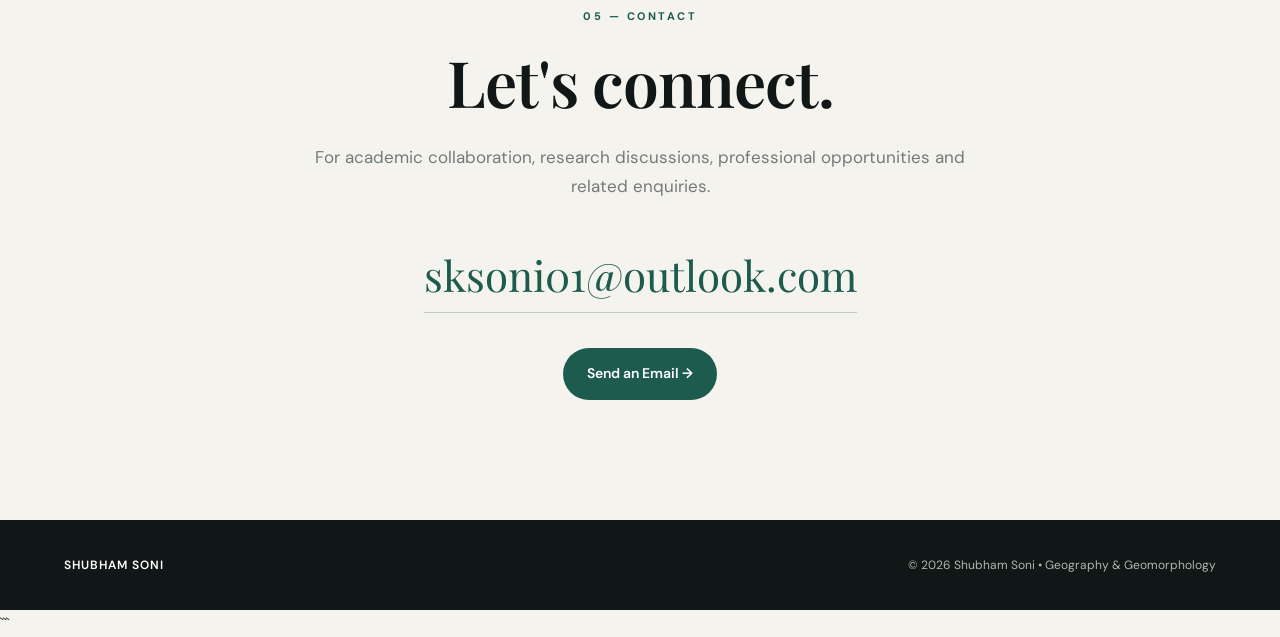
==== commit e00526e4: "Update index.html" ====
--- a/index.html
+++ b/index.html
@@ -1157,14 +1157,14 @@
         </p>
 
         <a
-            href="mailto:sksonidigital@gmail.com"
+            href="mailto:sksoni01@outlook.com"
             class="contact-email">
-            sksonidigital@gmail.com
+            sksoni01@outlook.com
         </a>
 
         <div style="margin-top:35px;">
 
-            <a href="mailto:sksonidigital@gmail.com"
+            <a href="mailto:sksoni01@outlook.com"
                class="btn btn-primary">
                 Send an Email →
             </a>
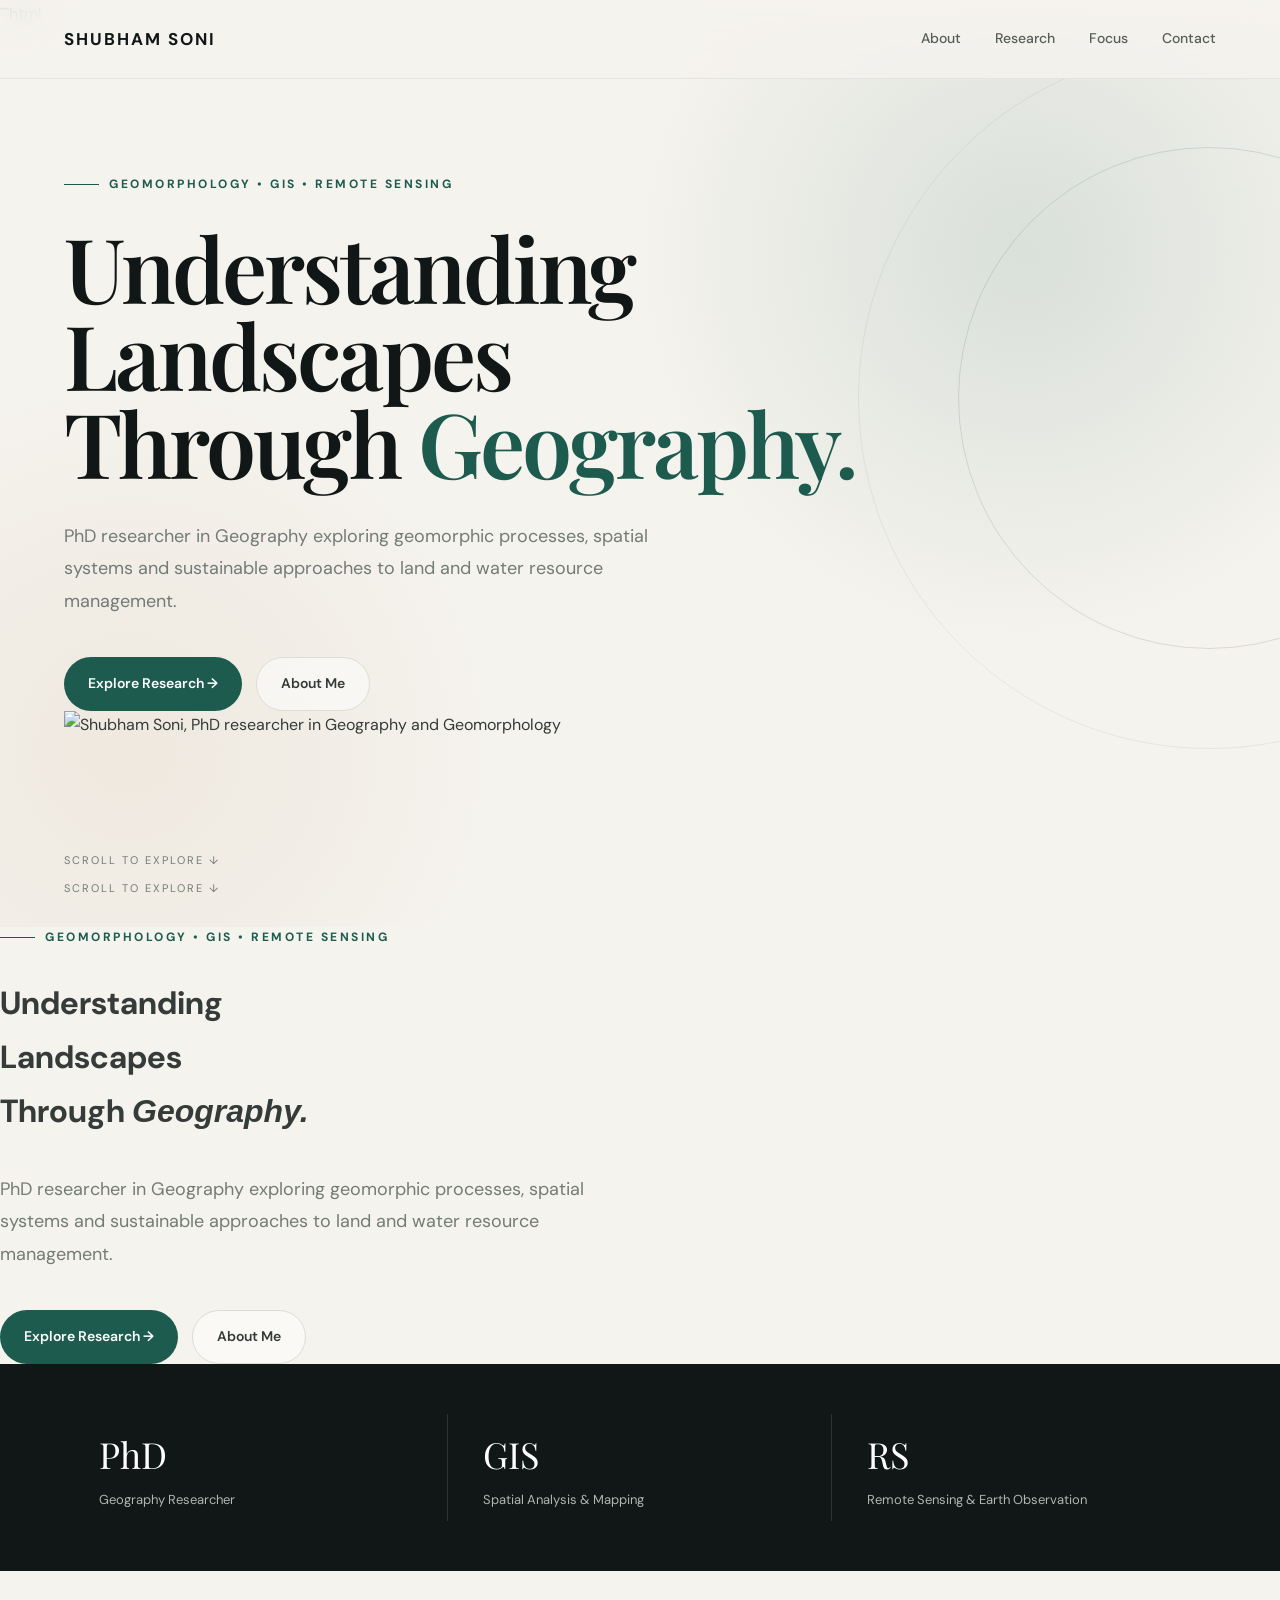
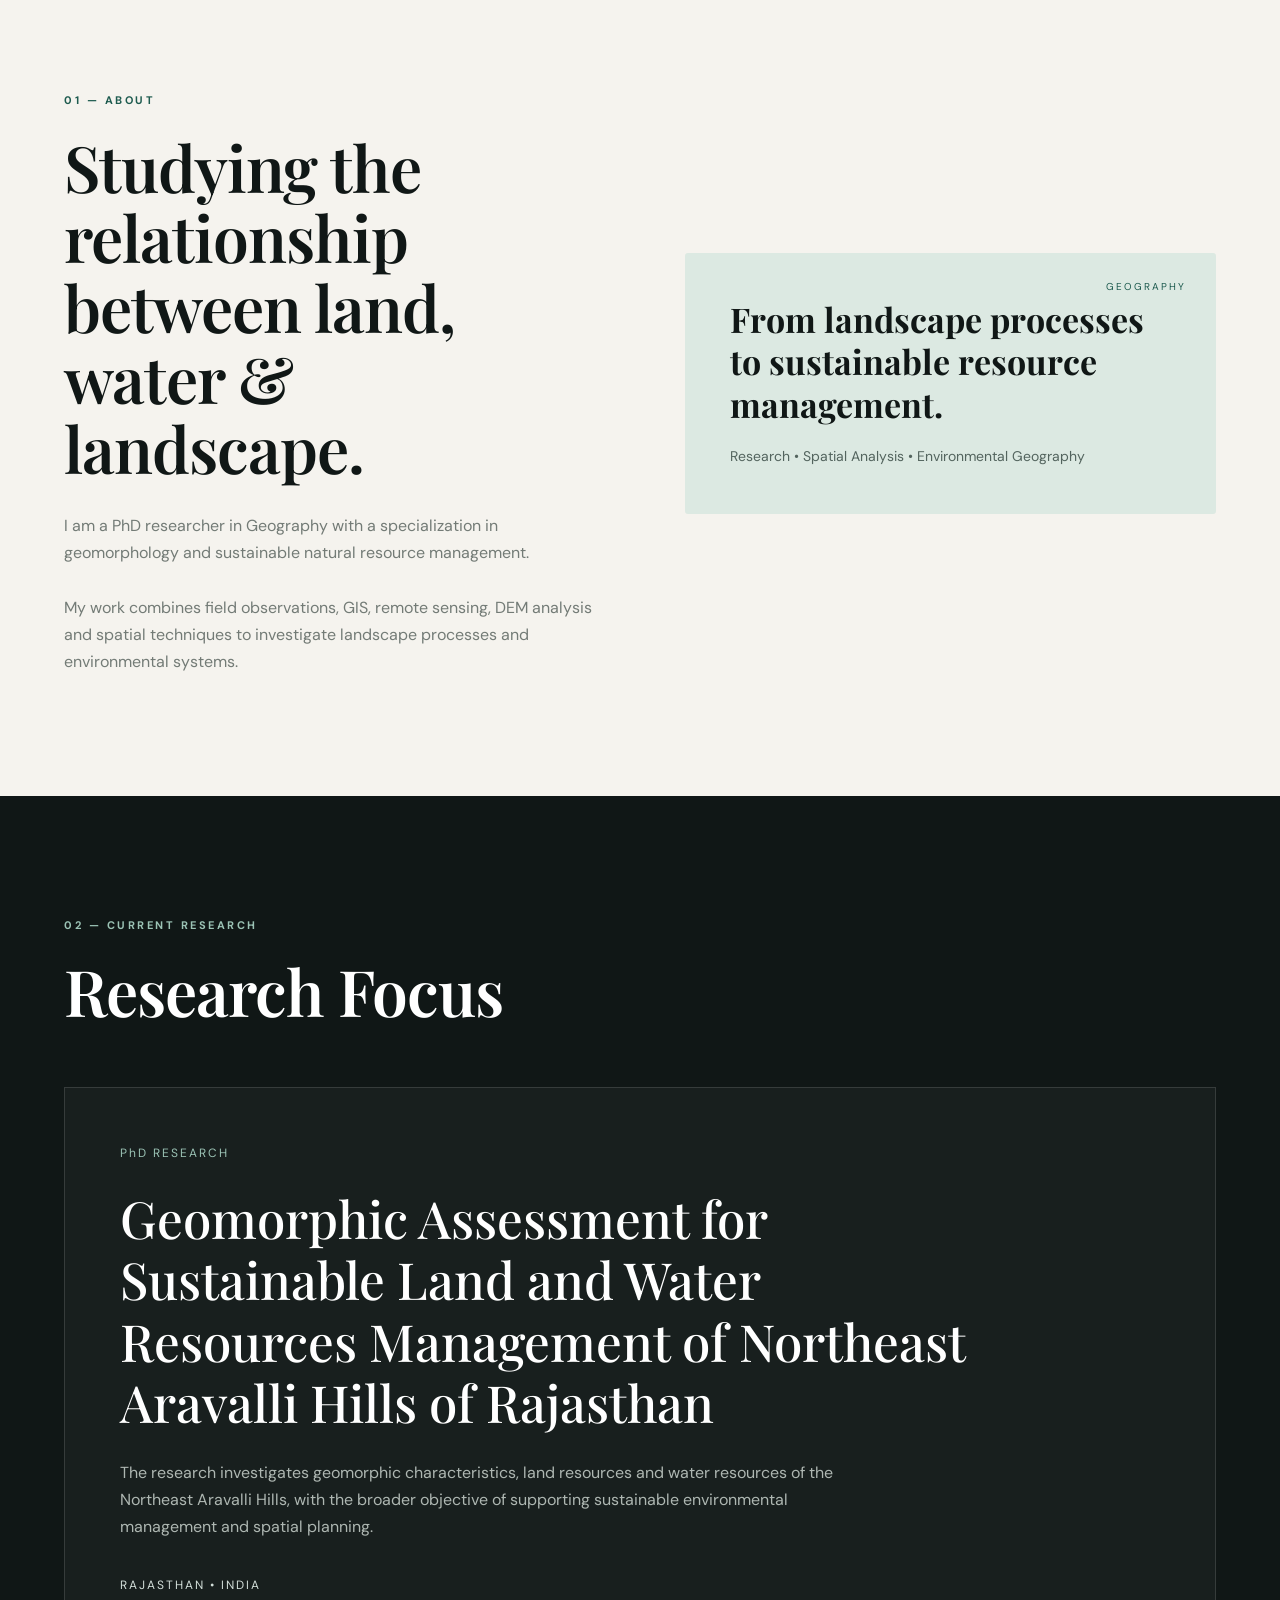
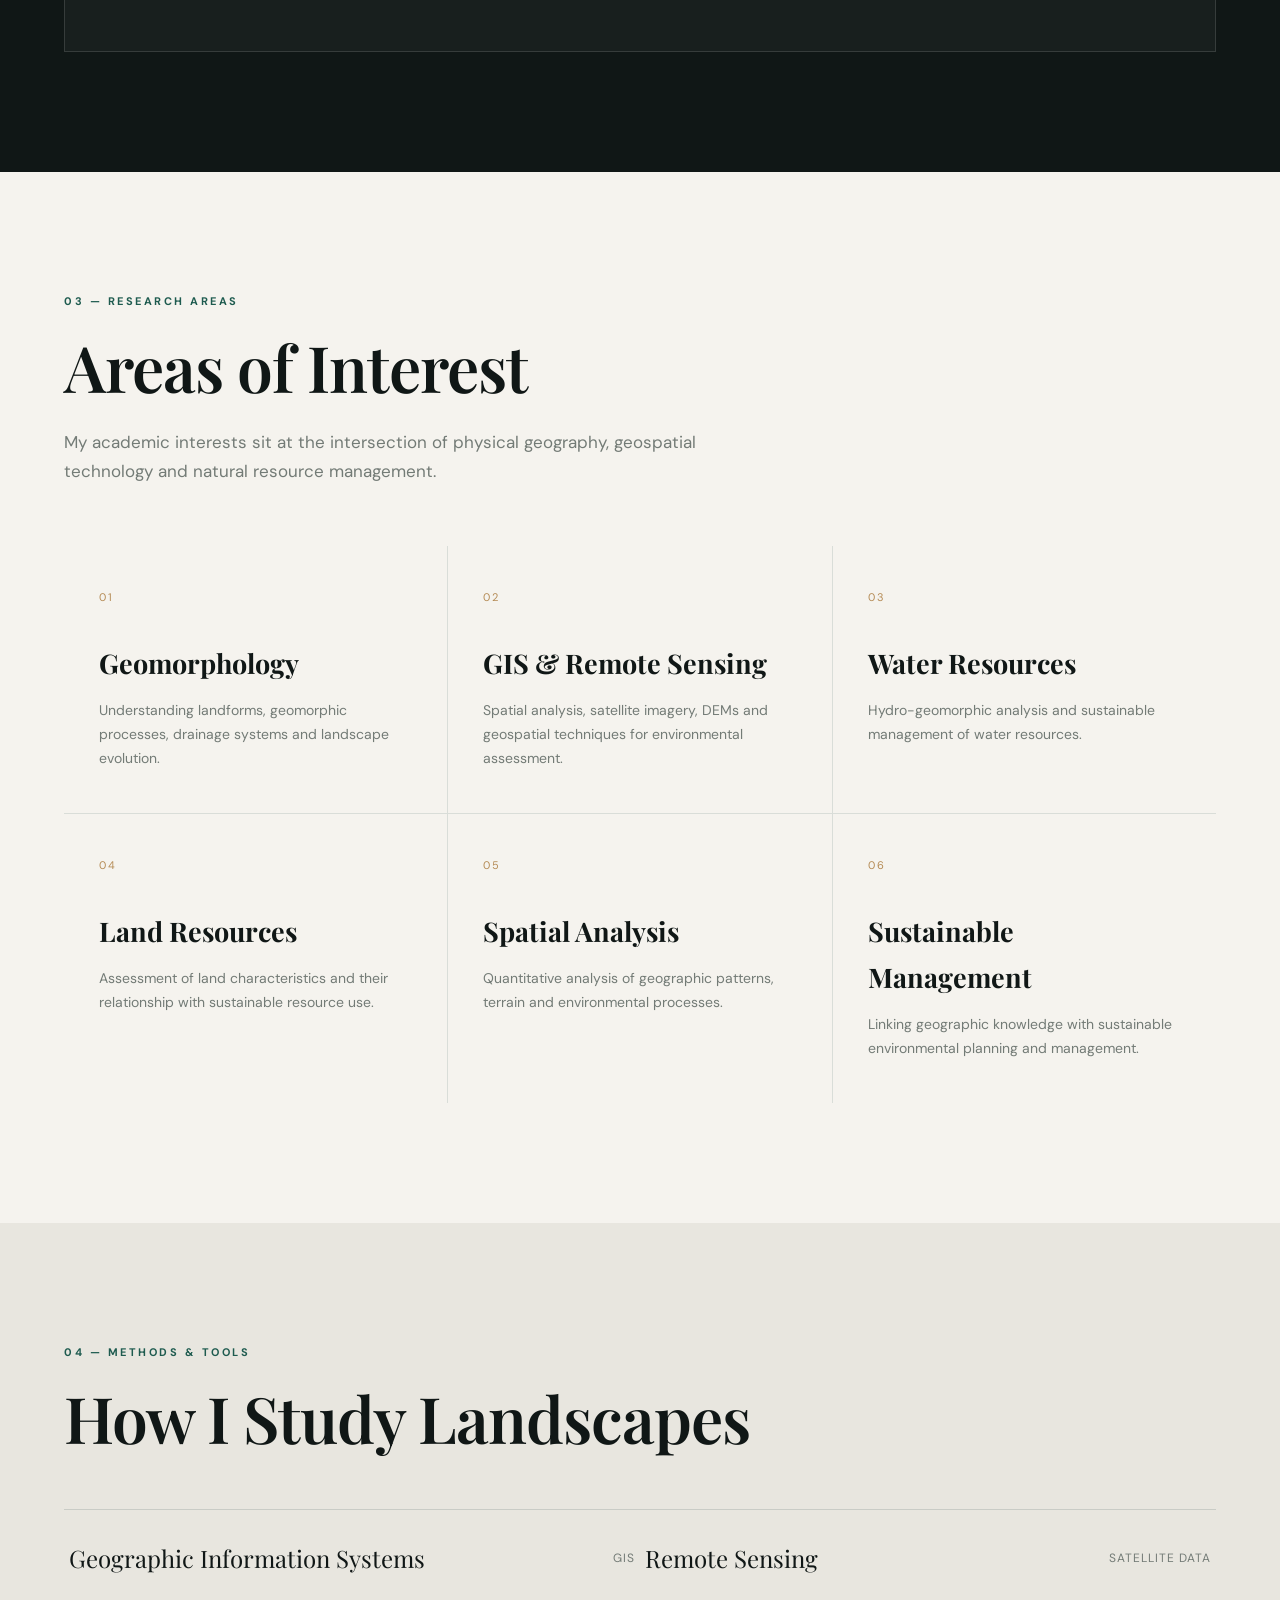
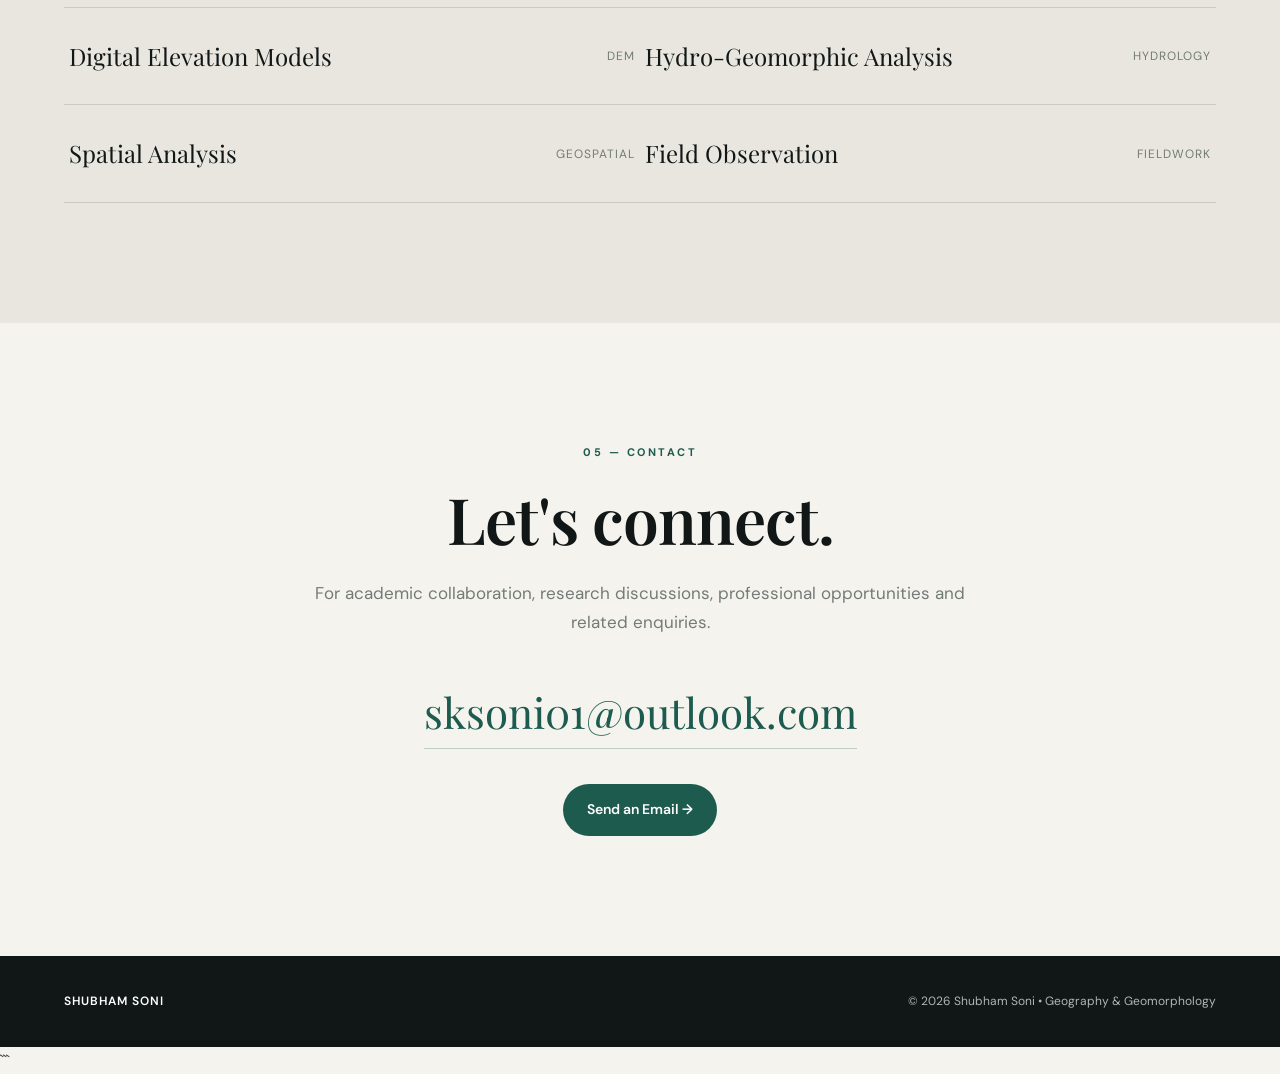
==== commit b64e165b: "Update index.html" ====
--- a/index.html
+++ b/index.html
@@ -742,9 +742,57 @@
 
 <section class="hero">
 
-    <div class="container">
+    <div class="container hero-container">
 
         <div class="hero-content fade-up">
+
+            <div class="eyebrow">
+                GEOMORPHOLOGY • GIS • REMOTE SENSING
+            </div>
+
+            <h1>
+                Understanding<br>
+                Landscapes<br>
+                Through <em>Geography.</em>
+            </h1>
+
+            <p class="hero-description">
+                PhD researcher in Geography exploring geomorphic processes,
+                spatial systems and sustainable approaches to land and water
+                resource management.
+            </p>
+
+            <div class="hero-buttons">
+
+                <a href="#research" class="btn btn-primary">
+                    Explore Research →
+                </a>
+
+                <a href="#about" class="btn btn-outline">
+                    About Me
+                </a>
+
+            </div>
+
+        </div>
+
+
+        <div class="hero-image fade-up">
+
+            <img
+                src="images/shubham-soni.webp"
+                alt="Shubham Soni, PhD researcher in Geography and Geomorphology"
+            >
+
+        </div>
+
+    </div>
+
+    <div class="scroll">
+        Scroll to explore ↓
+    </div>
+
+</section>
 
             <div class="eyebrow">
                 GEOMORPHOLOGY • GIS • REMOTE SENSING
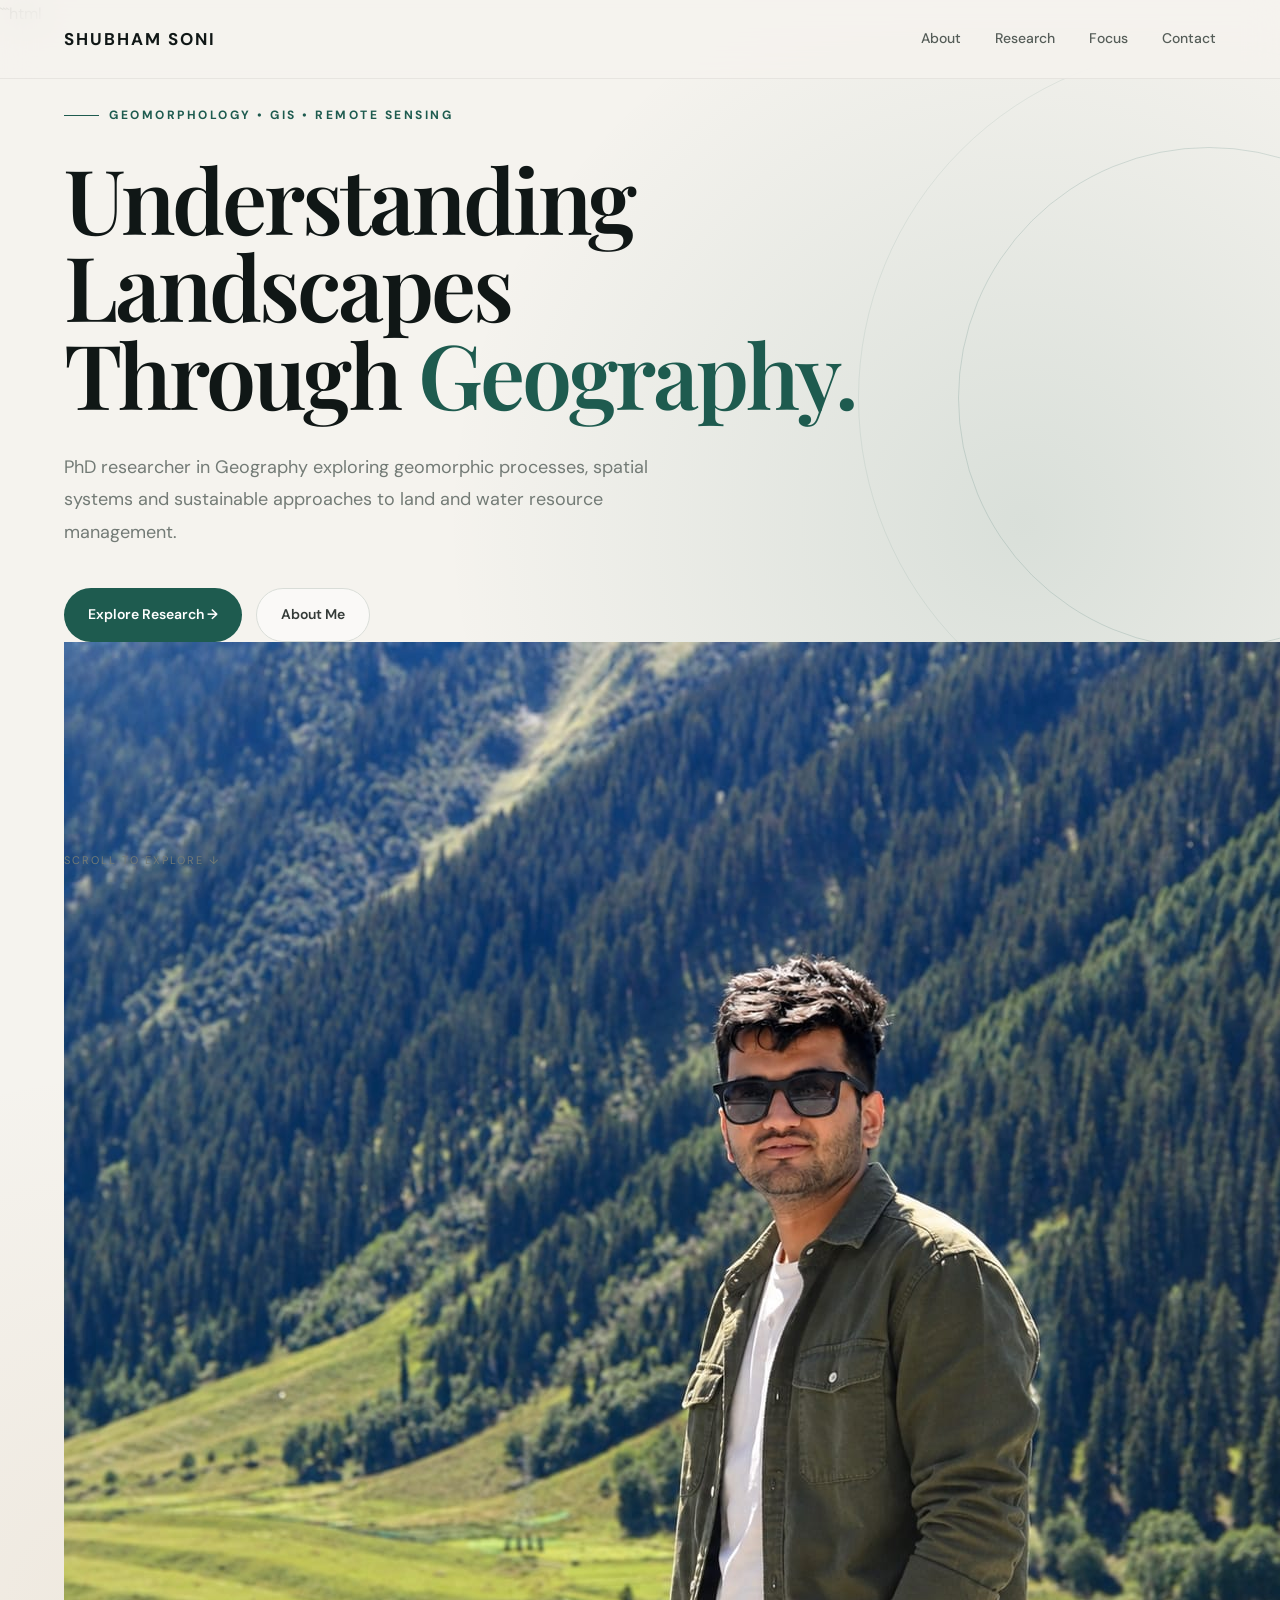
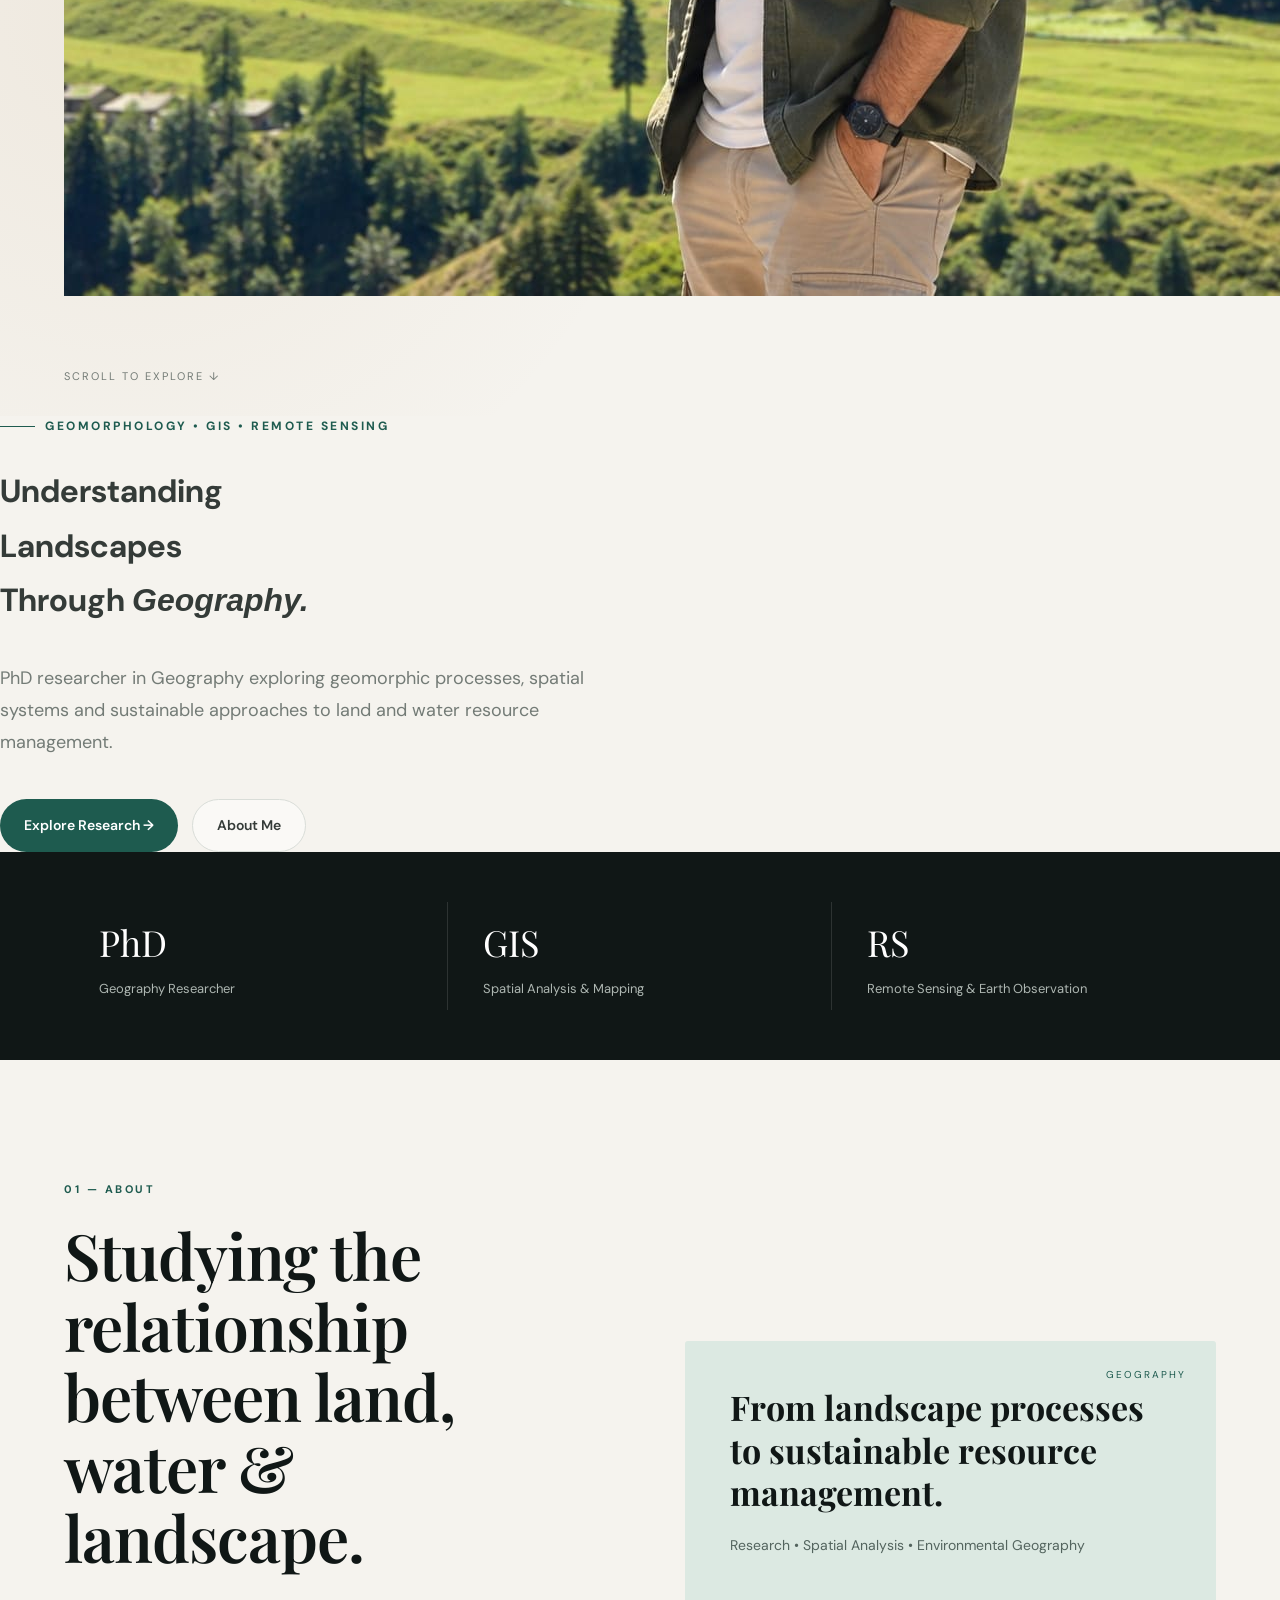
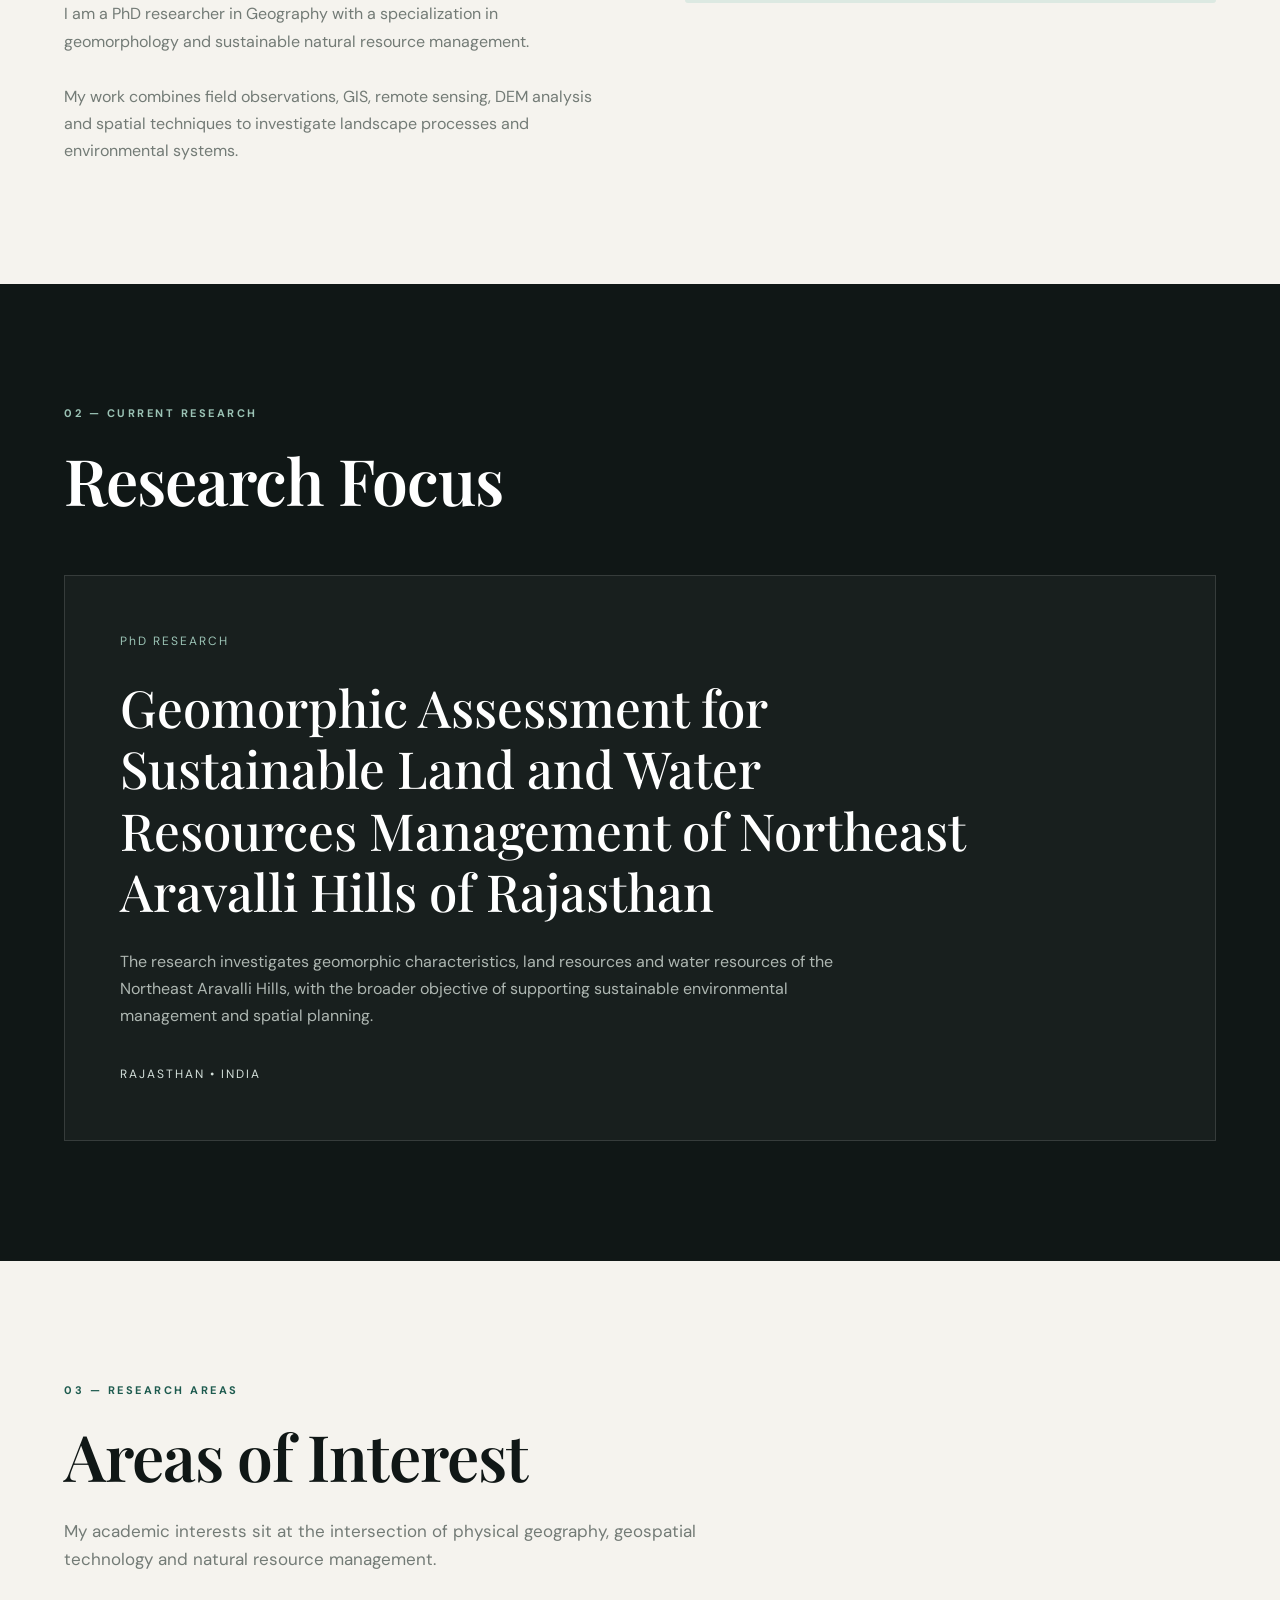
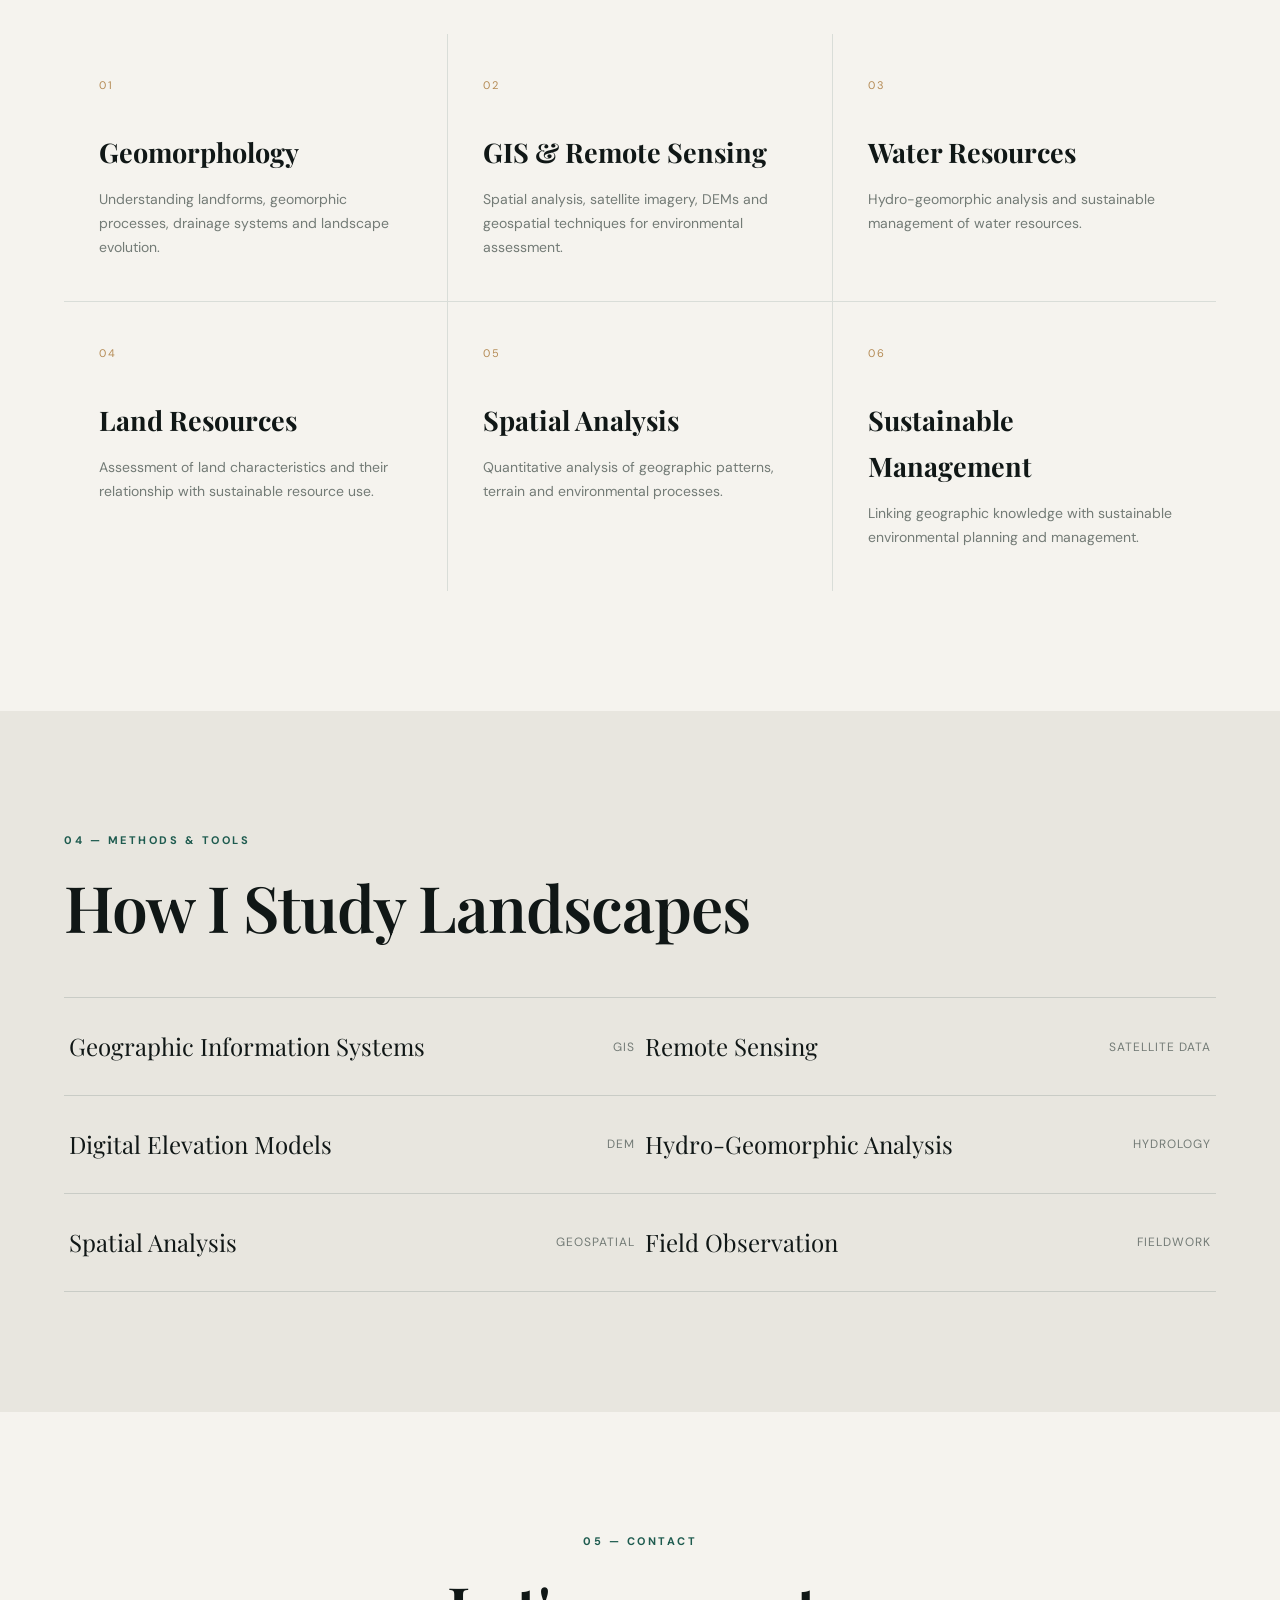
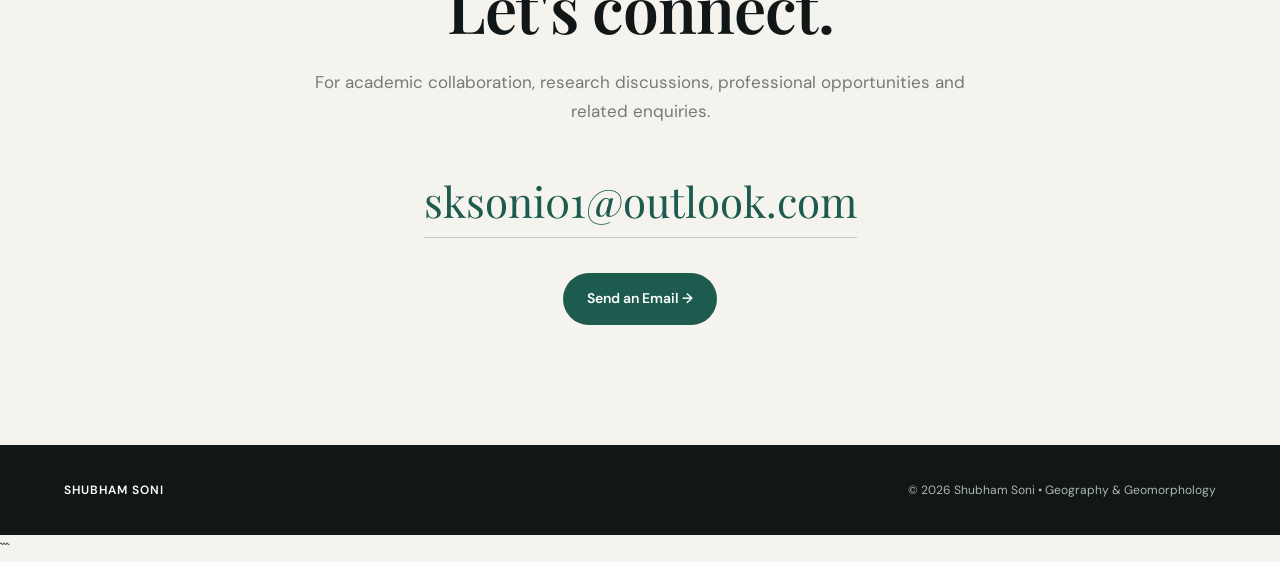
==== commit a9f00fce: "update image" ====
--- a/index.html
+++ b/index.html
@@ -780,7 +780,7 @@
         <div class="hero-image fade-up">
 
             <img
-                src="images/shubham-soni.webp"
+                src="shubham-soni.webp"
                 alt="Shubham Soni, PhD researcher in Geography and Geomorphology"
             >
 
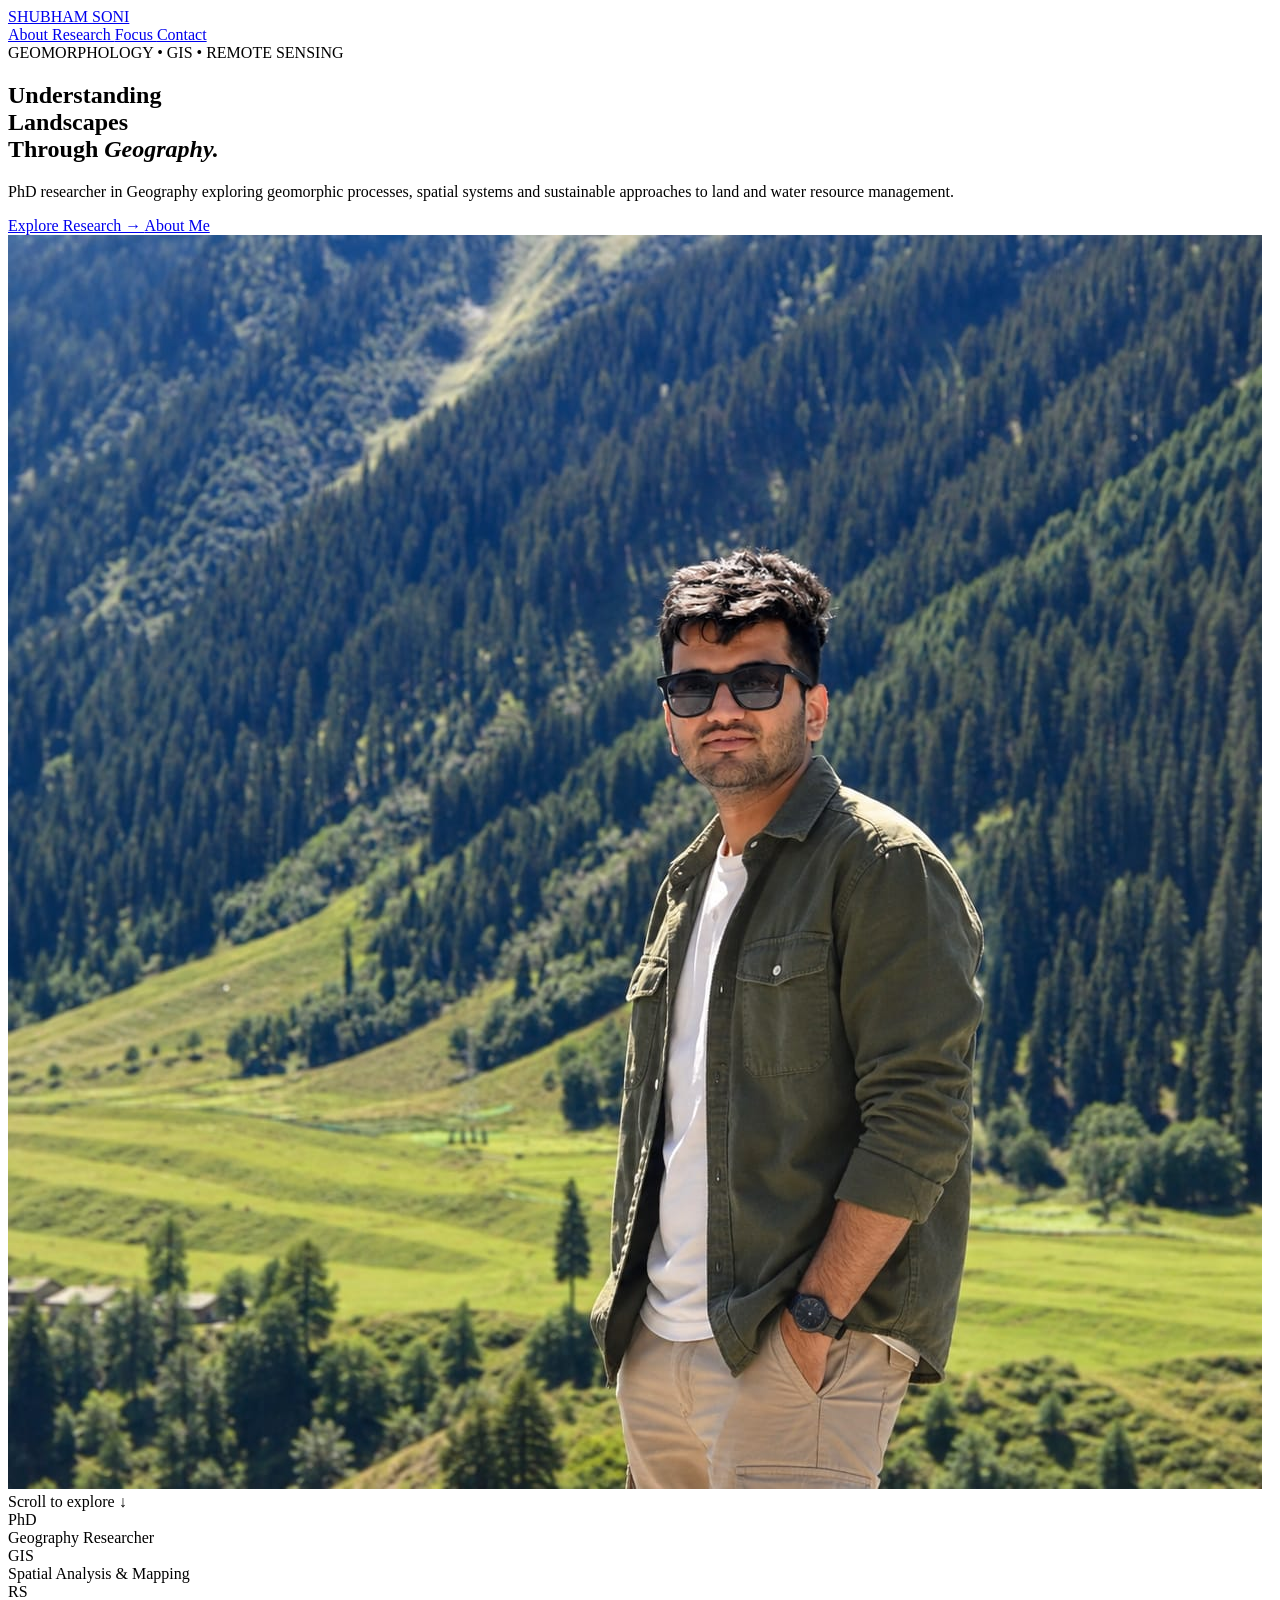
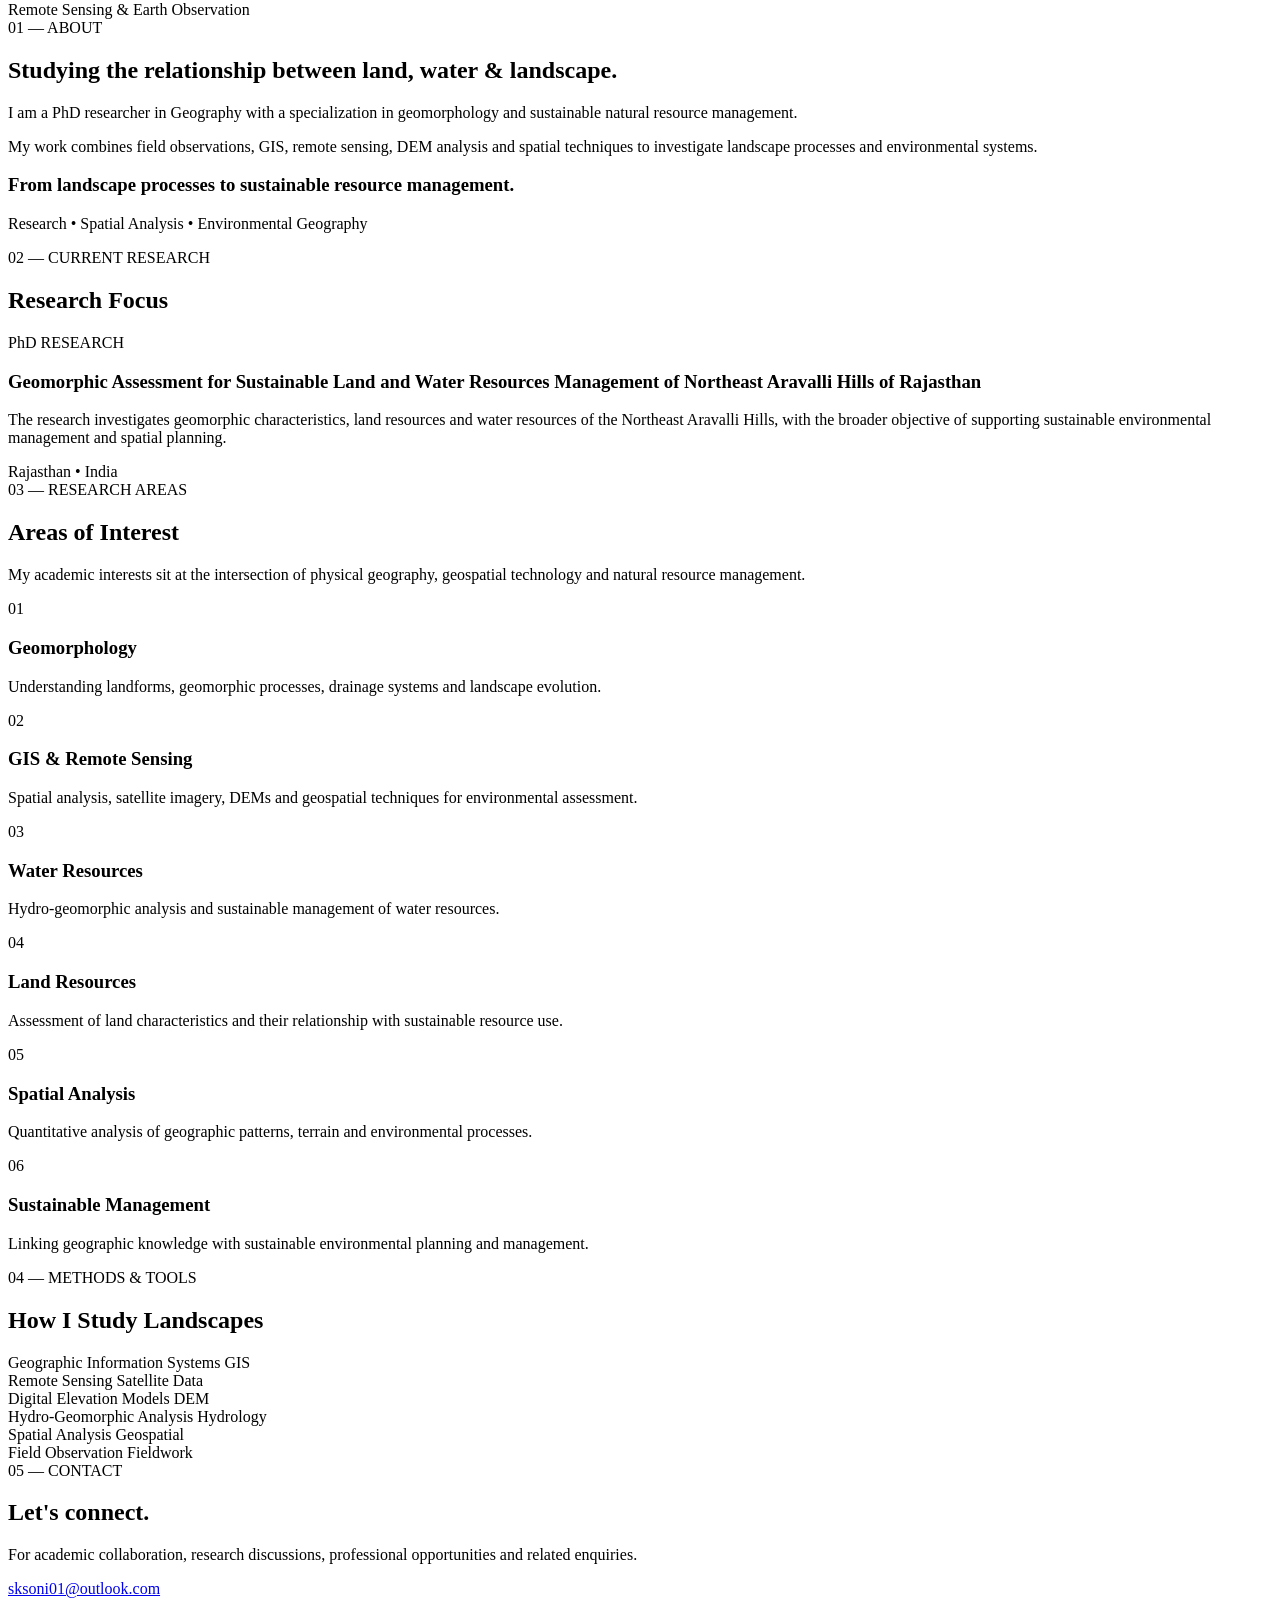
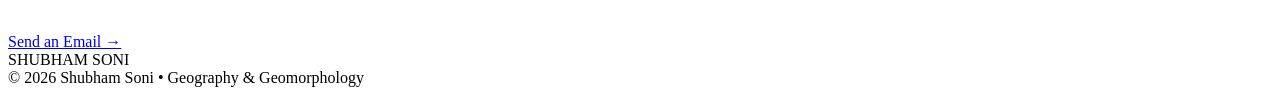
==== commit f3987bee: "Update index.html with new content and structure Refactored HTML structure and content for improved " ====
--- a/index.html
+++ b/index.html
@@ -1,729 +1,67 @@
-```html
 <!DOCTYPE html>
 <html lang="en">
+
 <head>
+
     <meta charset="UTF-8">
-    <meta name="viewport" content="width=device-width, initial-scale=1.0">
-
-    <title>Shubham Soni | Geomorphology • GIS • Remote Sensing</title>
+
+    <meta name="viewport"
+          content="width=device-width, initial-scale=1.0">
+
+    <title>
+        Shubham Soni | Geomorphology • GIS • Remote Sensing
+    </title>
 
     <meta name="description"
           content="Shubham Soni is a PhD researcher in Geography specializing in geomorphology, GIS, remote sensing, and sustainable land and water resource management.">
 
-    <link rel="preconnect" href="https://fonts.googleapis.com">
-    <link rel="preconnect" href="https://fonts.gstatic.com" crossorigin>
+    <link rel="preconnect"
+          href="https://fonts.googleapis.com">
+
+    <link rel="preconnect"
+          href="https://fonts.gstatic.com"
+          crossorigin>
 
     <link href="https://fonts.googleapis.com/css2?family=DM+Sans:wght@400;500;600;700&family=Playfair+Display:wght@500;600;700&display=swap"
           rel="stylesheet">
 
-    <style>
-
-        /* =========================
-           GLOBAL
-        ========================= */
-
-        :root {
-            --bg: #f5f3ee;
-            --white: #ffffff;
-            --dark: #101716;
-            --text: #343b38;
-            --muted: #737b76;
-            --green: #1e5b4f;
-            --green-light: #dce9e2;
-            --line: #d9ddd8;
-            --accent: #b58b55;
-
-            --serif: "Playfair Display", Georgia, serif;
-            --sans: "DM Sans", Arial, sans-serif;
-        }
-
-        * {
-            margin: 0;
-            padding: 0;
-            box-sizing: border-box;
-        }
-
-        html {
-            scroll-behavior: smooth;
-        }
-
-        body {
-            font-family: var(--sans);
-            background: var(--bg);
-            color: var(--text);
-            line-height: 1.7;
-        }
-
-        a {
-            color: inherit;
-            text-decoration: none;
-        }
-
-        .container {
-            width: min(1180px, 90%);
-            margin: auto;
-        }
-
-
-        /* =========================
-           NAVBAR
-        ========================= */
-
-        header {
-            position: fixed;
-            top: 0;
-            left: 0;
-            width: 100%;
-            z-index: 1000;
-
-            background: rgba(245, 243, 238, 0.85);
-            backdrop-filter: blur(16px);
-
-            border-bottom: 1px solid rgba(0,0,0,0.06);
-        }
-
-        nav {
-            width: min(1180px, 90%);
-            margin: auto;
-
-            height: 78px;
-
-            display: flex;
-            align-items: center;
-            justify-content: space-between;
-        }
-
-        .logo {
-            font-size: 17px;
-            font-weight: 700;
-            letter-spacing: 2px;
-            color: var(--dark);
-        }
-
-        .nav-links {
-            display: flex;
-            gap: 34px;
-        }
-
-        .nav-links a {
-            font-size: 14px;
-            font-weight: 500;
-            color: #555d58;
-            transition: 0.3s;
-        }
-
-        .nav-links a:hover {
-            color: var(--green);
-        }
-
-
-        /* =========================
-           HERO
-        ========================= */
-
-        .hero {
-            min-height: 100vh;
-            padding-top: 78px;
-
-            display: flex;
-            align-items: center;
-
-            position: relative;
-            overflow: hidden;
-
-            background:
-                radial-gradient(circle at 80% 25%, rgba(30,91,79,0.13), transparent 32%),
-                radial-gradient(circle at 10% 80%, rgba(181,139,85,0.10), transparent 28%),
-                var(--bg);
-        }
-
-        .hero::before {
-            content: "";
-            position: absolute;
-
-            width: 500px;
-            height: 500px;
-
-            right: -180px;
-            top: 120px;
-
-            border: 1px solid rgba(30,91,79,0.15);
-            border-radius: 50%;
-        }
-
-        .hero::after {
-            content: "";
-            position: absolute;
-
-            width: 700px;
-            height: 700px;
-
-            right: -280px;
-            top: 20px;
-
-            border: 1px solid rgba(30,91,79,0.08);
-            border-radius: 50%;
-        }
-
-        .hero-content {
-            position: relative;
-            z-index: 2;
-            max-width: 900px;
-        }
-
-        .eyebrow {
-            display: inline-flex;
-            align-items: center;
-            gap: 10px;
-
-            color: var(--green);
-            font-size: 12px;
-            font-weight: 700;
-            letter-spacing: 2.5px;
-
-            margin-bottom: 28px;
-        }
-
-        .eyebrow::before {
-            content: "";
-            width: 35px;
-            height: 1px;
-            background: var(--green);
-        }
-
-        .hero h1 {
-            font-family: var(--serif);
-            font-size: clamp(55px, 7vw, 100px);
-            line-height: 0.98;
-            font-weight: 600;
-            letter-spacing: -3px;
-            color: var(--dark);
-        }
-
-        .hero h1 em {
-            color: var(--green);
-            font-style: normal;
-        }
-
-        .hero-description {
-            max-width: 620px;
-
-            margin-top: 34px;
-
-            font-size: 18px;
-            line-height: 1.8;
-            color: var(--muted);
-        }
-
-        .hero-buttons {
-            margin-top: 40px;
-
-            display: flex;
-            gap: 14px;
-            flex-wrap: wrap;
-        }
-
-        .btn {
-            display: inline-flex;
-            align-items: center;
-            justify-content: center;
-
-            padding: 14px 24px;
-
-            border-radius: 50px;
-
-            font-size: 14px;
-            font-weight: 600;
-
-            transition: 0.3s;
-        }
-
-        .btn-primary {
-            background: var(--green);
-            color: white;
-        }
-
-        .btn-primary:hover {
-            transform: translateY(-3px);
-            box-shadow: 0 12px 30px rgba(30,91,79,0.2);
-        }
-
-        .btn-outline {
-            border: 1px solid var(--line);
-            background: rgba(255,255,255,0.5);
-        }
-
-        .btn-outline:hover {
-            border-color: var(--green);
-            color: var(--green);
-        }
-
-        .scroll {
-            position: absolute;
-            bottom: 30px;
-            left: 5%;
-
-            font-size: 11px;
-            letter-spacing: 2px;
-            color: var(--muted);
-            text-transform: uppercase;
-        }
-
-
-        /* =========================
-           INTRO STATS
-        ========================= */
-
-        .stats {
-            background: var(--dark);
-            color: white;
-
-            padding: 50px 0;
-        }
-
-        .stats-grid {
-            display: grid;
-            grid-template-columns: repeat(3, 1fr);
-        }
-
-        .stat {
-            padding: 10px 35px;
-            border-right: 1px solid rgba(255,255,255,0.12);
-        }
-
-        .stat:last-child {
-            border-right: none;
-        }
-
-        .stat-number {
-            font-family: var(--serif);
-            font-size: 36px;
-            color: #fff;
-        }
-
-        .stat-label {
-            color: #aeb7b2;
-            font-size: 13px;
-            margin-top: 4px;
-        }
-
-
-        /* =========================
-           SECTIONS
-        ========================= */
-
-        section {
-            padding: 120px 0;
-        }
-
-        .section-label {
-            color: var(--green);
-            font-size: 11px;
-            font-weight: 700;
-            letter-spacing: 2.5px;
-            margin-bottom: 22px;
-        }
-
-        .section-title {
-            font-family: var(--serif);
-            font-size: clamp(40px, 5vw, 65px);
-            line-height: 1.1;
-            color: var(--dark);
-            font-weight: 600;
-            letter-spacing: -1px;
-        }
-
-        .section-intro {
-            max-width: 650px;
-            margin-top: 25px;
-            color: var(--muted);
-            font-size: 17px;
-        }
-
-
-        /* =========================
-           ABOUT
-        ========================= */
-
-        .about-grid {
-            display: grid;
-            grid-template-columns: 1fr 1fr;
-            gap: 90px;
-            align-items: center;
-        }
-
-        .about-text p {
-            margin-top: 28px;
-            color: var(--muted);
-            font-size: 16px;
-        }
-
-        .about-box {
-            padding: 45px;
-            background: var(--green-light);
-            border-radius: 3px;
-            position: relative;
-        }
-
-        .about-box::before {
-            content: "GEOGRAPHY";
-            position: absolute;
-            top: 25px;
-            right: 30px;
-
-            font-size: 10px;
-            letter-spacing: 2px;
-            color: var(--green);
-        }
-
-        .about-box h3 {
-            font-family: var(--serif);
-            font-size: 34px;
-            color: var(--dark);
-            line-height: 1.25;
-        }
-
-        .about-box p {
-            margin-top: 20px;
-            font-size: 14px;
-            color: #53645e;
-        }
-
-
-        /* =========================
-           RESEARCH
-        ========================= */
-
-        .research-section {
-            background: var(--dark);
-            color: white;
-        }
-
-        .research-section .section-label {
-            color: #9bc3b5;
-        }
-
-        .research-section .section-title {
-            color: white;
-        }
-
-        .research-card {
-            margin-top: 60px;
-
-            padding: 55px;
-
-            border: 1px solid rgba(255,255,255,0.13);
-            background: rgba(255,255,255,0.035);
-
-            position: relative;
-        }
-
-        .research-number {
-            font-size: 12px;
-            color: #9bc3b5;
-            letter-spacing: 2px;
-        }
-
-        .research-card h3 {
-            max-width: 850px;
-            margin-top: 25px;
-
-            font-family: var(--serif);
-            font-size: clamp(30px, 4vw, 52px);
-            line-height: 1.2;
-            font-weight: 500;
-        }
-
-        .research-card p {
-            max-width: 720px;
-            margin-top: 25px;
-
-            color: #aeb7b2;
-            font-size: 16px;
-        }
-
-        .research-location {
-            display: inline-block;
-            margin-top: 35px;
-
-            color: #d3dfda;
-            font-size: 12px;
-            letter-spacing: 2px;
-            text-transform: uppercase;
-        }
-
-
-        /* =========================
-           FOCUS AREAS
-        ========================= */
-
-        .focus-grid {
-            margin-top: 60px;
-
-            display: grid;
-            grid-template-columns: repeat(3, 1fr);
-            gap: 1px;
-
-            background: var(--line);
-        }
-
-        .focus-card {
-            background: var(--bg);
-            padding: 42px 35px;
-            min-height: 240px;
-
-            transition: 0.3s;
-        }
-
-        .focus-card:hover {
-            background: white;
-            transform: translateY(-5px);
-        }
-
-        .focus-number {
-            font-size: 11px;
-            color: var(--accent);
-            letter-spacing: 2px;
-        }
-
-        .focus-card h3 {
-            margin-top: 35px;
-
-            font-family: var(--serif);
-            font-size: 27px;
-            color: var(--dark);
-        }
-
-        .focus-card p {
-            margin-top: 12px;
-            font-size: 14px;
-            color: var(--muted);
-        }
-
-
-        /* =========================
-           METHODS
-        ========================= */
-
-        .methods {
-            background: #e8e6df;
-        }
-
-        .method-list {
-            margin-top: 55px;
-
-            display: grid;
-            grid-template-columns: repeat(2, 1fr);
-
-            border-top: 1px solid #c9ccc6;
-        }
-
-        .method {
-            padding: 28px 5px;
-
-            border-bottom: 1px solid #c9ccc6;
-
-            display: flex;
-            justify-content: space-between;
-            align-items: center;
-        }
-
-        .method span:first-child {
-            font-family: var(--serif);
-            font-size: 24px;
-            color: var(--dark);
-        }
-
-        .method span:last-child {
-            font-size: 12px;
-            color: var(--muted);
-            letter-spacing: 1px;
-            text-transform: uppercase;
-        }
-
-
-        /* =========================
-           CONTACT
-        ========================= */
-
-        .contact {
-            text-align: center;
-        }
-
-        .contact .section-intro {
-            margin-left: auto;
-            margin-right: auto;
-        }
-
-        .contact-email {
-            display: inline-block;
-            margin-top: 40px;
-
-            font-family: var(--serif);
-            font-size: clamp(25px, 4vw, 42px);
-            color: var(--green);
-
-            border-bottom: 1px solid rgba(30,91,79,0.25);
-
-            transition: 0.3s;
-        }
-
-        .contact-email:hover {
-            border-color: var(--green);
-        }
-
-
-        /* =========================
-           FOOTER
-        ========================= */
-
-        footer {
-            background: var(--dark);
-            color: #aeb7b2;
-
-            padding: 35px 0;
-        }
-
-        .footer-inner {
-            width: min(1180px, 90%);
-            margin: auto;
-
-            display: flex;
-            justify-content: space-between;
-            align-items: center;
-
-            font-size: 12px;
-        }
-
-        .footer-name {
-            color: white;
-            font-weight: 600;
-            letter-spacing: 1px;
-        }
-
-
-        /* =========================
-           ANIMATION
-        ========================= */
-
-        .fade-up {
-            animation: fadeUp 1s ease forwards;
-        }
-
-        @keyframes fadeUp {
-
-            from {
-                opacity: 0;
-                transform: translateY(25px);
-            }
-
-            to {
-                opacity: 1;
-                transform: translateY(0);
-            }
-
-        }
-
-
-        /* =========================
-           MOBILE
-        ========================= */
-
-        @media (max-width: 800px) {
-
-            nav {
-                height: 70px;
-            }
-
-            .nav-links {
-                gap: 15px;
-            }
-
-            .nav-links a {
-                font-size: 12px;
-            }
-
-            .hero h1 {
-                font-size: 58px;
-                letter-spacing: -2px;
-            }
-
-            .hero-description {
-                font-size: 16px;
-            }
-
-            section {
-                padding: 85px 0;
-            }
-
-            .about-grid {
-                grid-template-columns: 1fr;
-                gap: 45px;
-            }
-
-            .stats-grid {
-                grid-template-columns: 1fr;
-                gap: 25px;
-            }
-
-            .stat {
-                border-right: none;
-                border-bottom: 1px solid rgba(255,255,255,0.12);
-                padding-bottom: 20px;
-            }
-
-            .stat:last-child {
-                border-bottom: none;
-            }
-
-            .focus-grid {
-                grid-template-columns: 1fr;
-            }
-
-            .method-list {
-                grid-template-columns: 1fr;
-            }
-
-            .research-card {
-                padding: 35px 25px;
-            }
-
-            .footer-inner {
-                flex-direction: column;
-                gap: 10px;
-                text-align: center;
-            }
-
-        }
-
-    </style>
 </head>
 
 
 <body>
 
 
-<!-- =========================
+<!-- =========================================================
      NAVIGATION
-========================= -->
+========================================================= -->
 
 <header>
 
     <nav>
 
-        <a href="#" class="logo">
+        <a href="#"
+           class="logo">
             SHUBHAM SONI
         </a>
 
+
         <div class="nav-links">
 
-            <a href="#about">About</a>
-
-            <a href="#research">Research</a>
-
-            <a href="#focus">Focus</a>
-
-            <a href="#contact">Contact</a>
+            <a href="#about">
+                About
+            </a>
+
+            <a href="#research">
+                Research
+            </a>
+
+            <a href="#focus">
+                Focus
+            </a>
+
+            <a href="#contact">
+                Contact
+            </a>
 
         </div>
 
@@ -736,13 +74,16 @@
 <main>
 
 
-<!-- =========================
+<!-- =========================================================
      HERO
-========================= -->
+========================================================= -->
 
 <section class="hero">
 
     <div class="container hero-container">
+
+
+        <!-- HERO TEXT -->
 
         <div class="hero-content fade-up">
 
@@ -750,32 +91,51 @@
                 GEOMORPHOLOGY • GIS • REMOTE SENSING
             </div>
 
+
             <h1>
+
                 Understanding<br>
+
                 Landscapes<br>
+
                 Through <em>Geography.</em>
+
             </h1>
 
+
             <p class="hero-description">
+
                 PhD researcher in Geography exploring geomorphic processes,
                 spatial systems and sustainable approaches to land and water
                 resource management.
+
             </p>
 
+
             <div class="hero-buttons">
 
-                <a href="#research" class="btn btn-primary">
+                <a href="#research"
+                   class="btn btn-primary">
+
                     Explore Research →
+
                 </a>
 
-                <a href="#about" class="btn btn-outline">
+
+                <a href="#about"
+                   class="btn btn-outline">
+
                     About Me
+
                 </a>
 
             </div>
 
         </div>
 
+
+
+        <!-- HERO IMAGE -->
 
         <div class="hero-image fade-up">
 
@@ -786,61 +146,28 @@
 
         </div>
 
-    </div>
+
+    </div>
+
 
     <div class="scroll">
+
         Scroll to explore ↓
+
     </div>
 
 </section>
 
-            <div class="eyebrow">
-                GEOMORPHOLOGY • GIS • REMOTE SENSING
-            </div>
-
-            <h1>
-                Understanding<br>
-                Landscapes<br>
-                Through <em>Geography.</em>
-            </h1>
-
-            <p class="hero-description">
-                PhD researcher in Geography exploring geomorphic processes,
-                spatial systems and sustainable approaches to land and water
-                resource management.
-            </p>
-
-            <div class="hero-buttons">
-
-                <a href="#research" class="btn btn-primary">
-                    Explore Research →
-                </a>
-
-                <a href="#about" class="btn btn-outline">
-                    About Me
-                </a>
-
-            </div>
-
-        </div>
-
-    </div>
-
-    <div class="scroll">
-        Scroll to explore ↓
-    </div>
-
-</section>
-
-
-
-<!-- =========================
-     STATS
-========================= -->
+
+
+<!-- =========================================================
+     INTRO STATS
+========================================================= -->
 
 <div class="stats">
 
     <div class="container stats-grid">
+
 
         <div class="stat">
 
@@ -880,19 +207,21 @@
 
         </div>
 
+
     </div>
 
 </div>
 
 
 
-<!-- =========================
+<!-- =========================================================
      ABOUT
-========================= -->
+========================================================= -->
 
 <section id="about">
 
     <div class="container about-grid">
+
 
         <div class="about-text">
 
@@ -900,56 +229,77 @@
                 01 — ABOUT
             </div>
 
+
             <h2 class="section-title">
-                Studying the relationship between land, water & landscape.
+
+                Studying the relationship
+                between land, water &
+                landscape.
+
             </h2>
 
+
             <p>
+
                 I am a PhD researcher in Geography with a specialization
                 in geomorphology and sustainable natural resource management.
+
             </p>
 
+
             <p>
+
                 My work combines field observations, GIS, remote sensing,
                 DEM analysis and spatial techniques to investigate landscape
                 processes and environmental systems.
+
             </p>
 
         </div>
 
 
+
         <div class="about-box">
 
             <h3>
+
                 From landscape
                 processes to
                 sustainable
                 resource management.
+
             </h3>
 
+
             <p>
+
                 Research • Spatial Analysis • Environmental Geography
+
             </p>
 
         </div>
 
+
     </div>
 
 </section>
 
 
 
-<!-- =========================
+<!-- =========================================================
      RESEARCH
-========================= -->
-
-<section id="research" class="research-section">
+========================================================= -->
+
+<section id="research"
+         class="research-section">
 
     <div class="container">
+
 
         <div class="section-label">
             02 — CURRENT RESEARCH
         </div>
+
 
         <h2 class="section-title">
             Research Focus
@@ -958,26 +308,37 @@
 
         <div class="research-card">
 
+
             <div class="research-number">
                 PhD RESEARCH
             </div>
 
+
             <h3>
+
                 Geomorphic Assessment for Sustainable Land and Water
                 Resources Management of Northeast Aravalli Hills of Rajasthan
+
             </h3>
 
+
             <p>
+
                 The research investigates geomorphic characteristics,
                 land resources and water resources of the Northeast Aravalli
                 Hills, with the broader objective of supporting sustainable
                 environmental management and spatial planning.
+
             </p>
 
+
             <span class="research-location">
+
                 Rajasthan • India
+
             </span>
 
+
         </div>
 
     </div>
@@ -986,26 +347,32 @@
 
 
 
-<!-- =========================
+<!-- =========================================================
      RESEARCH FOCUS
-========================= -->
+========================================================= -->
 
 <section id="focus">
 
     <div class="container">
+
 
         <div class="section-label">
             03 — RESEARCH AREAS
         </div>
+
 
         <h2 class="section-title">
             Areas of Interest
         </h2>
 
+
         <p class="section-intro">
+
             My academic interests sit at the intersection of physical
             geography, geospatial technology and natural resource management.
+
         </p>
+
 
 
         <div class="focus-grid">
@@ -1022,11 +389,14 @@
                 </h3>
 
                 <p>
+
                     Understanding landforms, geomorphic processes,
                     drainage systems and landscape evolution.
+
                 </p>
 
             </div>
+
 
 
             <div class="focus-card">
@@ -1040,11 +410,14 @@
                 </h3>
 
                 <p>
+
                     Spatial analysis, satellite imagery, DEMs and
                     geospatial techniques for environmental assessment.
+
                 </p>
 
             </div>
+
 
 
             <div class="focus-card">
@@ -1058,11 +431,14 @@
                 </h3>
 
                 <p>
+
                     Hydro-geomorphic analysis and sustainable
                     management of water resources.
+
                 </p>
 
             </div>
+
 
 
             <div class="focus-card">
@@ -1076,11 +452,14 @@
                 </h3>
 
                 <p>
+
                     Assessment of land characteristics and their
                     relationship with sustainable resource use.
+
                 </p>
 
             </div>
+
 
 
             <div class="focus-card">
@@ -1094,11 +473,14 @@
                 </h3>
 
                 <p>
+
                     Quantitative analysis of geographic patterns,
                     terrain and environmental processes.
+
                 </p>
 
             </div>
+
 
 
             <div class="focus-card">
@@ -1112,12 +494,15 @@
                 </h3>
 
                 <p>
+
                     Linking geographic knowledge with sustainable
                     environmental planning and management.
+
                 </p>
 
             </div>
 
+
         </div>
 
     </div>
@@ -1126,54 +511,111 @@
 
 
 
-<!-- =========================
+<!-- =========================================================
      METHODS
-========================= -->
+========================================================= -->
 
 <section class="methods">
 
     <div class="container">
+
 
         <div class="section-label">
             04 — METHODS & TOOLS
         </div>
+
 
         <h2 class="section-title">
             How I Study Landscapes
         </h2>
 
 
+
         <div class="method-list">
 
+
             <div class="method">
-                <span>Geographic Information Systems</span>
-                <span>GIS</span>
-            </div>
+
+                <span>
+                    Geographic Information Systems
+                </span>
+
+                <span>
+                    GIS
+                </span>
+
+            </div>
+
+
 
             <div class="method">
-                <span>Remote Sensing</span>
-                <span>Satellite Data</span>
-            </div>
+
+                <span>
+                    Remote Sensing
+                </span>
+
+                <span>
+                    Satellite Data
+                </span>
+
+            </div>
+
+
 
             <div class="method">
-                <span>Digital Elevation Models</span>
-                <span>DEM</span>
-            </div>
+
+                <span>
+                    Digital Elevation Models
+                </span>
+
+                <span>
+                    DEM
+                </span>
+
+            </div>
+
+
 
             <div class="method">
-                <span>Hydro-Geomorphic Analysis</span>
-                <span>Hydrology</span>
-            </div>
+
+                <span>
+                    Hydro-Geomorphic Analysis
+                </span>
+
+                <span>
+                    Hydrology
+                </span>
+
+            </div>
+
+
 
             <div class="method">
-                <span>Spatial Analysis</span>
-                <span>Geospatial</span>
-            </div>
+
+                <span>
+                    Spatial Analysis
+                </span>
+
+                <span>
+                    Geospatial
+                </span>
+
+            </div>
+
+
 
             <div class="method">
-                <span>Field Observation</span>
-                <span>Fieldwork</span>
-            </div>
+
+                <span>
+                    Field Observation
+                </span>
+
+                <span>
+                    Fieldwork
+                </span>
+
+            </div>
+
 
         </div>
 
@@ -1183,42 +625,56 @@
 
 
 
-<!-- =========================
+<!-- =========================================================
      CONTACT
-========================= -->
-
-<section id="contact" class="contact">
+========================================================= -->
+
+<section id="contact"
+         class="contact">
 
     <div class="container">
+
 
         <div class="section-label">
             05 — CONTACT
         </div>
+
 
         <h2 class="section-title">
             Let's connect.
         </h2>
 
+
         <p class="section-intro">
+
             For academic collaboration, research discussions,
             professional opportunities and related enquiries.
+
         </p>
+
 
         <a
             href="mailto:sksoni01@outlook.com"
             class="contact-email">
+
             sksoni01@outlook.com
+
         </a>
 
+
         <div style="margin-top:35px;">
 
-            <a href="mailto:sksoni01@outlook.com"
-               class="btn btn-primary">
+            <a
+                href="mailto:sksoni01@outlook.com"
+                class="btn btn-primary">
+
                 Send an Email →
+
             </a>
 
         </div>
 
+
     </div>
 
 </section>
@@ -1228,21 +684,28 @@
 
 
 
-<!-- =========================
+<!-- =========================================================
      FOOTER
-========================= -->
+========================================================= -->
 
 <footer>
 
     <div class="footer-inner">
 
+
         <div class="footer-name">
+
             SHUBHAM SONI
-        </div>
+
+        </div>
+
 
         <div>
+
             © 2026 Shubham Soni • Geography & Geomorphology
-        </div>
+
+        </div>
+
 
     </div>
 
@@ -1250,5 +713,5 @@
 
 
 </body>
+
 </html>
-```
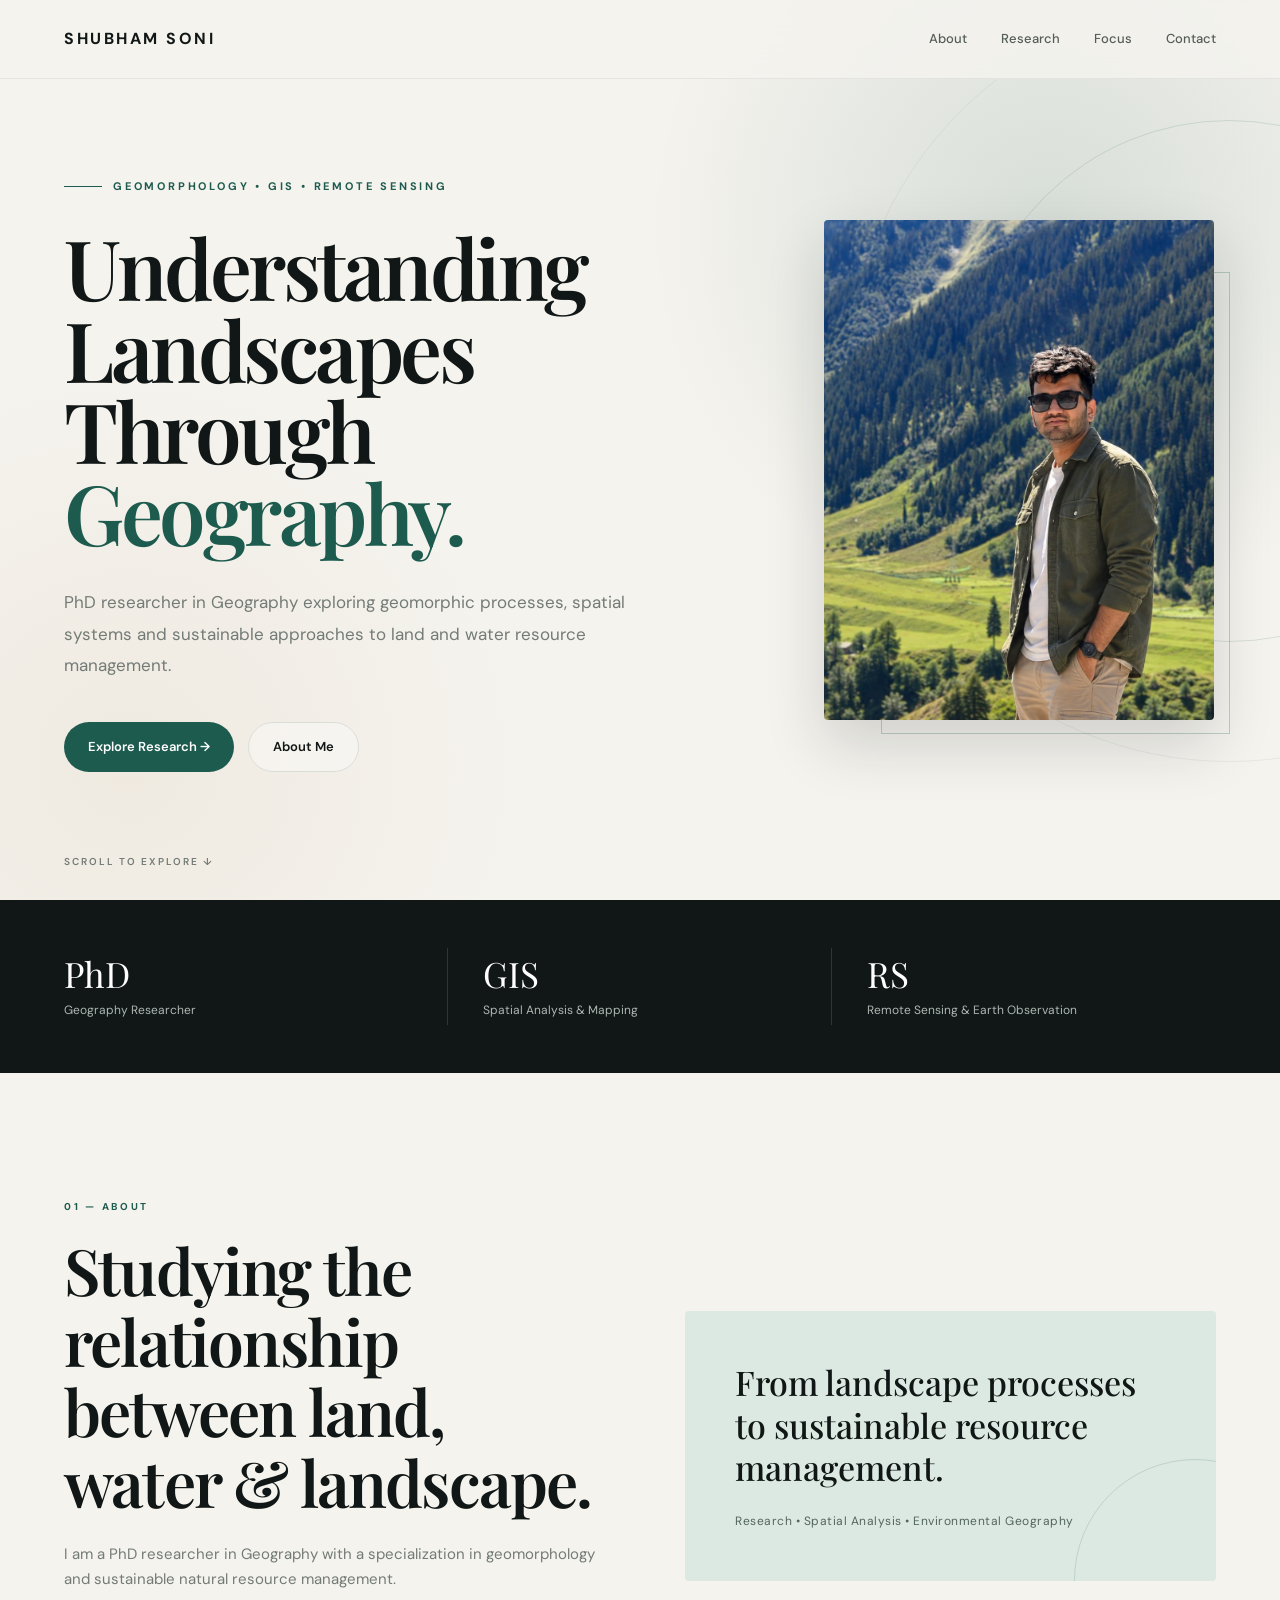
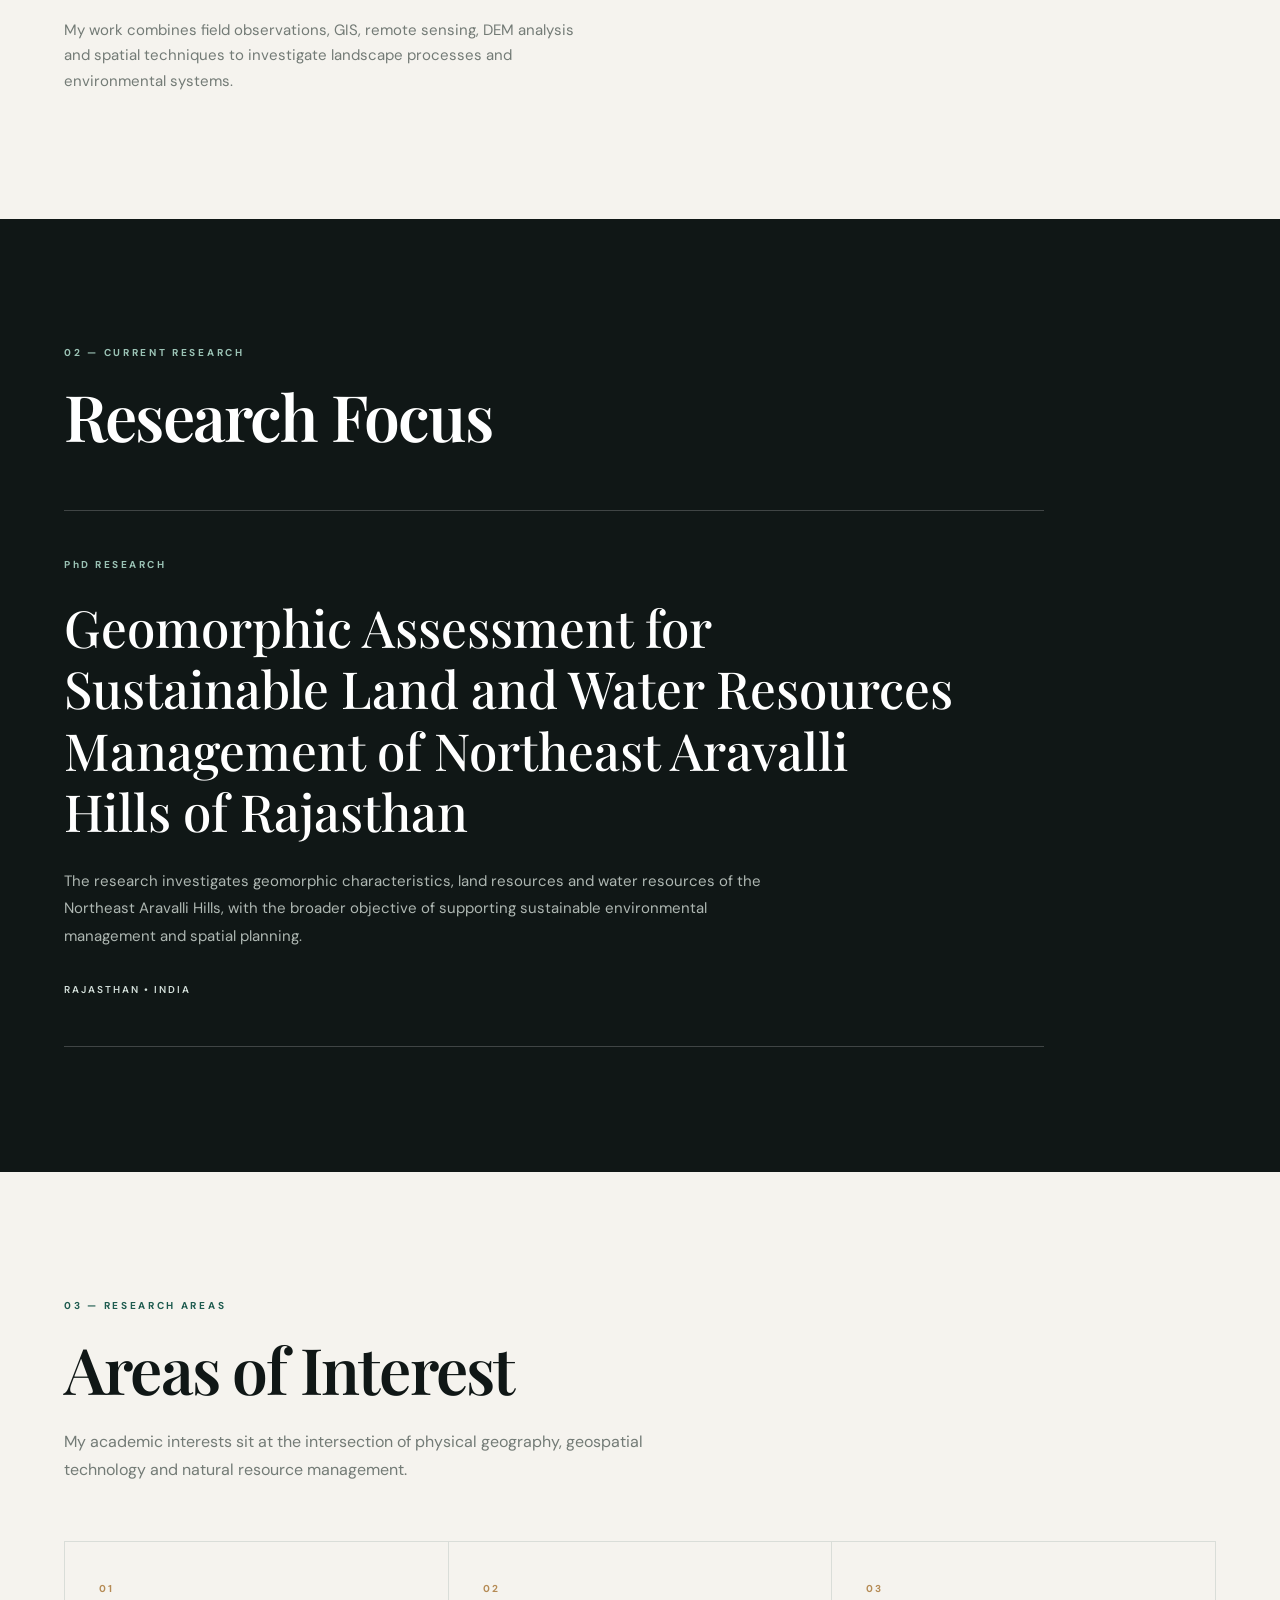
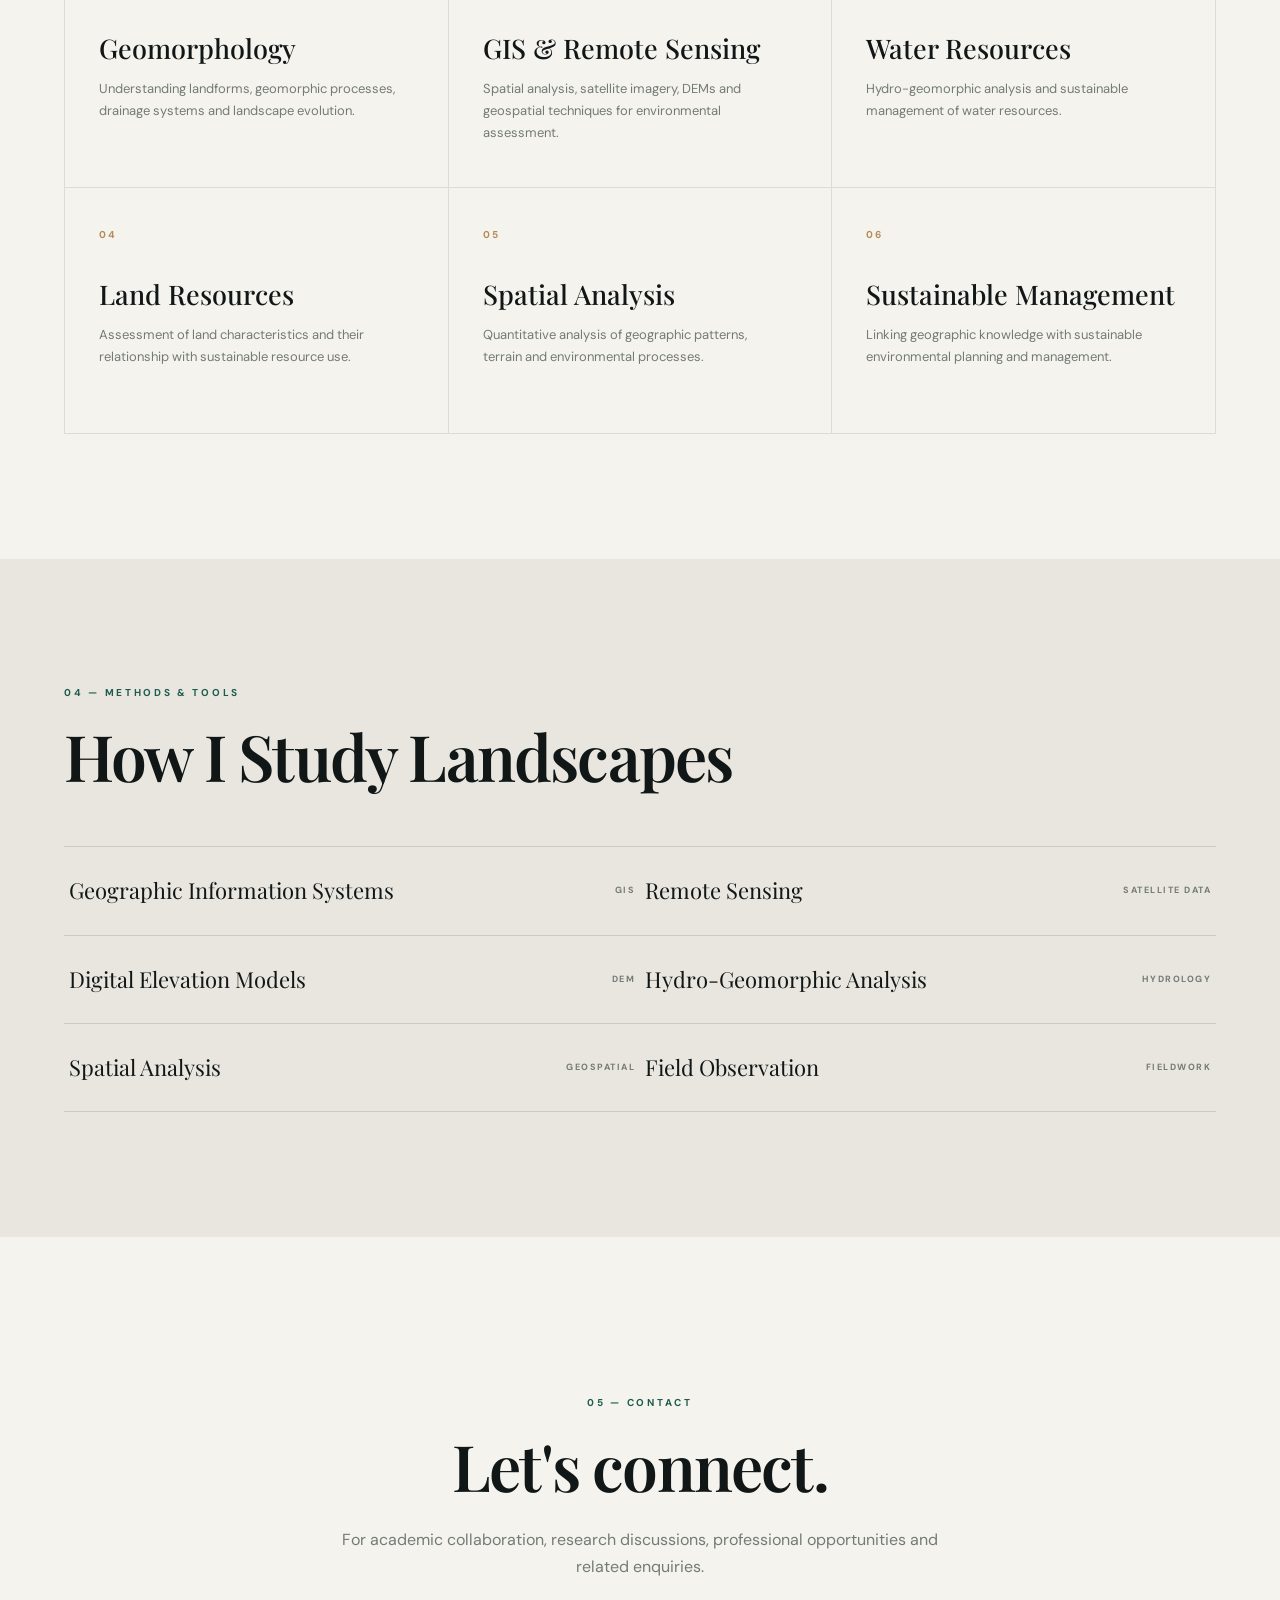
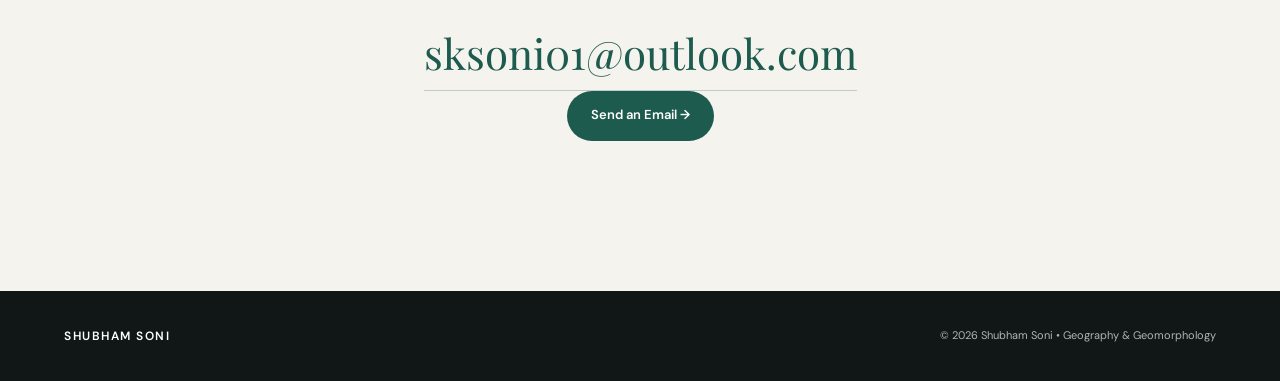
==== commit f51faf75: "Fix HTML structure and add stylesheet link" ====
--- a/index.html
+++ b/index.html
@@ -25,15 +25,18 @@
     <link href="https://fonts.googleapis.com/css2?family=DM+Sans:wght@400;500;600;700&family=Playfair+Display:wght@500;600;700&display=swap"
           rel="stylesheet">
 
+    <link rel="stylesheet"
+          href="style.css">
+
 </head>
 
 
 <body>
 
 
-<!-- =========================================================
+<!-- =====================================================
      NAVIGATION
-========================================================= -->
+===================================================== -->
 
 <header>
 
@@ -74,16 +77,14 @@
 <main>
 
 
-<!-- =========================================================
+<!-- =====================================================
      HERO
-========================================================= -->
+===================================================== -->
 
 <section class="hero">
 
     <div class="container hero-container">
 
-
-        <!-- HERO TEXT -->
 
         <div class="hero-content fade-up">
 
@@ -135,7 +136,7 @@
 
 
 
-        <!-- HERO IMAGE -->
+        <!-- YOUR PHOTOGRAPH -->
 
         <div class="hero-image fade-up">
 
@@ -151,18 +152,16 @@
 
 
     <div class="scroll">
-
         Scroll to explore ↓
-
     </div>
 
 </section>
 
 
 
-<!-- =========================================================
-     INTRO STATS
-========================================================= -->
+<!-- =====================================================
+     STATS
+===================================================== -->
 
 <div class="stats">
 
@@ -214,9 +213,9 @@
 
 
 
-<!-- =========================================================
+<!-- =====================================================
      ABOUT
-========================================================= -->
+===================================================== -->
 
 <section id="about">
 
@@ -286,9 +285,9 @@
 
 
 
-<!-- =========================================================
+<!-- =====================================================
      RESEARCH
-========================================================= -->
+===================================================== -->
 
 <section id="research"
          class="research-section">
@@ -347,9 +346,9 @@
 
 
 
-<!-- =========================================================
+<!-- =====================================================
      RESEARCH FOCUS
-========================================================= -->
+===================================================== -->
 
 <section id="focus">
 
@@ -511,9 +510,9 @@
 
 
 
-<!-- =========================================================
+<!-- =====================================================
      METHODS
-========================================================= -->
+===================================================== -->
 
 <section class="methods">
 
@@ -547,7 +546,6 @@
             </div>
 
 
-
             <div class="method">
 
                 <span>
@@ -561,7 +559,6 @@
             </div>
 
 
-
             <div class="method">
 
                 <span>
@@ -575,7 +572,6 @@
             </div>
 
 
-
             <div class="method">
 
                 <span>
@@ -589,7 +585,6 @@
             </div>
 
 
-
             <div class="method">
 
                 <span>
@@ -603,7 +598,6 @@
             </div>
 
 
-
             <div class="method">
 
                 <span>
@@ -625,9 +619,9 @@
 
 
 
-<!-- =========================================================
+<!-- =====================================================
      CONTACT
-========================================================= -->
+===================================================== -->
 
 <section id="contact"
          class="contact">
@@ -662,7 +656,7 @@
         </a>
 
 
-        <div style="margin-top:35px;">
+        <div class="contact-button">
 
             <a
                 href="mailto:sksoni01@outlook.com"
@@ -684,9 +678,9 @@
 
 
 
-<!-- =========================================================
+<!-- =====================================================
      FOOTER
-========================================================= -->
+===================================================== -->
 
 <footer>
 
--- a/style.css
+++ b/style.css
@@ -0,0 +1,1880 @@
+/* =========================================================
+   SHUBHAM SONI — RESEARCH PORTFOLIO
+   Modern Academic / Geomorphology / GIS
+   ========================================================= */
+
+
+/* =========================================================
+   ROOT
+========================================================= */
+
+:root {
+
+    --ivory: #f5f3ee;
+    --white: #ffffff;
+
+    --dark: #101716;
+    --text: #343b38;
+    --muted: #737b76;
+
+    --green: #1e5b4f;
+    --green-dark: #143f37;
+    --green-light: #dce9e2;
+
+    --gold: #b58b55;
+
+    --line: #d9ddd8;
+
+    --serif: "Playfair Display", Georgia, serif;
+    --sans: "DM Sans", Arial, Helvetica, sans-serif;
+
+}
+
+
+/* =========================================================
+   RESET
+========================================================= */
+
+* {
+
+    margin: 0;
+    padding: 0;
+
+    box-sizing: border-box;
+
+}
+
+
+html {
+
+    scroll-behavior: smooth;
+
+    scroll-padding-top: 80px;
+
+}
+
+
+body {
+
+    font-family: var(--sans);
+
+    background: var(--ivory);
+
+    color: var(--text);
+
+    line-height: 1.7;
+
+    overflow-x: hidden;
+
+}
+
+
+img {
+
+    max-width: 100%;
+
+    display: block;
+
+}
+
+
+a {
+
+    color: inherit;
+
+    text-decoration: none;
+
+}
+
+
+button,
+a {
+
+    -webkit-tap-highlight-color: transparent;
+
+}
+
+
+.container {
+
+    width: min(1180px, 90%);
+
+    margin: auto;
+
+}
+
+
+/* =========================================================
+   NAVIGATION
+========================================================= */
+
+header {
+
+    position: fixed;
+
+    top: 0;
+    left: 0;
+
+    width: 100%;
+
+    z-index: 1000;
+
+    background:
+        rgba(245, 243, 238, 0.82);
+
+    backdrop-filter: blur(18px);
+
+    -webkit-backdrop-filter: blur(18px);
+
+    border-bottom:
+        1px solid rgba(0, 0, 0, 0.06);
+
+}
+
+
+nav {
+
+    width: min(1180px, 90%);
+
+    height: 78px;
+
+    margin: auto;
+
+    display: flex;
+
+    justify-content: space-between;
+
+    align-items: center;
+
+}
+
+
+.logo {
+
+    font-size: 16px;
+
+    font-weight: 700;
+
+    letter-spacing: 2.5px;
+
+    color: var(--dark);
+
+    transition: 0.3s ease;
+
+}
+
+
+.logo:hover {
+
+    color: var(--green);
+
+}
+
+
+.nav-links {
+
+    display: flex;
+
+    align-items: center;
+
+    gap: 34px;
+
+}
+
+
+.nav-links a {
+
+    position: relative;
+
+    font-size: 13px;
+
+    font-weight: 500;
+
+    color: #555d58;
+
+    transition:
+        color 0.3s ease;
+
+}
+
+
+.nav-links a::after {
+
+    content: "";
+
+    position: absolute;
+
+    left: 0;
+
+    bottom: -7px;
+
+    width: 0;
+
+    height: 1px;
+
+    background: var(--green);
+
+    transition: width 0.3s ease;
+
+}
+
+
+.nav-links a:hover {
+
+    color: var(--green);
+
+}
+
+
+.nav-links a:hover::after {
+
+    width: 100%;
+
+}
+
+
+/* =========================================================
+   HERO
+========================================================= */
+
+.hero {
+
+    min-height: 100vh;
+
+    padding:
+        130px 0 90px;
+
+    display: flex;
+
+    align-items: center;
+
+    position: relative;
+
+    overflow: hidden;
+
+    background:
+
+        radial-gradient(
+            circle at 82% 25%,
+            rgba(30, 91, 79, 0.14),
+            transparent 32%
+        ),
+
+        radial-gradient(
+            circle at 10% 85%,
+            rgba(181, 139, 85, 0.09),
+            transparent 28%
+        ),
+
+        var(--ivory);
+
+}
+
+
+/* =========================================================
+   HERO DECORATIVE CIRCLES
+========================================================= */
+
+.hero::before {
+
+    content: "";
+
+    position: absolute;
+
+    width: 520px;
+    height: 520px;
+
+    right: -210px;
+    top: 120px;
+
+    border:
+        1px solid rgba(30, 91, 79, 0.14);
+
+    border-radius: 50%;
+
+}
+
+
+.hero::after {
+
+    content: "";
+
+    position: absolute;
+
+    width: 760px;
+    height: 760px;
+
+    right: -330px;
+    top: 0;
+
+    border:
+        1px solid rgba(30, 91, 79, 0.07);
+
+    border-radius: 50%;
+
+}
+
+
+/* =========================================================
+   HERO CONTAINER
+========================================================= */
+
+.hero .container {
+
+    position: relative;
+
+    z-index: 2;
+
+}
+
+
+.hero-container {
+
+    display: grid;
+
+    grid-template-columns:
+        minmax(0, 1.15fr)
+        minmax(320px, 0.65fr);
+
+    align-items: center;
+
+    gap: 60px;
+
+}
+
+
+/* =========================================================
+   HERO CONTENT
+========================================================= */
+
+.hero-content {
+
+    position: relative;
+
+    z-index: 3;
+
+    max-width: 760px;
+
+}
+
+
+/* =========================================================
+   HERO IMAGE
+========================================================= */
+
+.hero-image {
+
+    position: relative;
+
+    z-index: 3;
+
+    display: flex;
+
+    justify-content: center;
+
+    align-items: center;
+
+    width: 100%;
+
+}
+
+
+/* subtle frame behind photograph */
+
+.hero-image::before {
+
+    content: "";
+
+    position: absolute;
+
+    width: 88%;
+
+    height: 92%;
+
+    right: -14px;
+
+    bottom: -14px;
+
+    border:
+        1px solid var(--green);
+
+    opacity: 0.25;
+
+    z-index: 1;
+
+}
+
+
+/* photograph */
+
+.hero-image img {
+
+    position: relative;
+
+    z-index: 2;
+
+    width: 100%;
+
+    max-width: 390px;
+
+    height: 500px;
+
+    object-fit: cover;
+
+    object-position: center center;
+
+    border-radius: 4px;
+
+    box-shadow:
+        0 25px 60px rgba(16, 23, 22, 0.16);
+
+}
+
+
+/* =========================================================
+   EYEBROW
+========================================================= */
+
+.eyebrow {
+
+    display: inline-flex;
+
+    align-items: center;
+
+    gap: 11px;
+
+    margin-bottom: 30px;
+
+    color: var(--green);
+
+    font-size: 11px;
+
+    font-weight: 700;
+
+    letter-spacing: 2.8px;
+
+}
+
+
+.eyebrow::before {
+
+    content: "";
+
+    width: 38px;
+
+    height: 1px;
+
+    background: var(--green);
+
+}
+
+
+/* =========================================================
+   HERO HEADING
+========================================================= */
+
+.hero h1 {
+
+    max-width: 760px;
+
+    font-family: var(--serif);
+
+    font-size:
+        clamp(58px, 6.5vw, 92px);
+
+    line-height: 0.98;
+
+    font-weight: 600;
+
+    letter-spacing: -3.5px;
+
+    color: var(--dark);
+
+}
+
+
+.hero h1 em {
+
+    color: var(--green);
+
+    font-style: normal;
+
+}
+
+
+/* =========================================================
+   HERO DESCRIPTION
+========================================================= */
+
+.hero-description {
+
+    max-width: 600px;
+
+    margin-top: 35px;
+
+    font-size: 17px;
+
+    line-height: 1.85;
+
+    color: var(--muted);
+
+}
+
+
+/* =========================================================
+   HERO BUTTONS
+========================================================= */
+
+.hero-buttons {
+
+    display: flex;
+
+    align-items: center;
+
+    gap: 14px;
+
+    margin-top: 40px;
+
+    flex-wrap: wrap;
+
+}
+
+
+.btn {
+
+    display: inline-flex;
+
+    align-items: center;
+
+    justify-content: center;
+
+    min-height: 50px;
+
+    padding: 13px 24px;
+
+    border-radius: 50px;
+
+    font-size: 13px;
+
+    font-weight: 600;
+
+    transition:
+
+        transform 0.3s ease,
+
+        background 0.3s ease,
+
+        color 0.3s ease,
+
+        box-shadow 0.3s ease,
+
+        border-color 0.3s ease;
+
+}
+
+
+.btn-primary {
+
+    background: var(--green);
+
+    color: var(--white);
+
+}
+
+
+.btn-primary:hover {
+
+    background: var(--green-dark);
+
+    transform: translateY(-3px);
+
+    box-shadow:
+        0 15px 30px rgba(30, 91, 79, 0.2);
+
+}
+
+
+.btn-outline {
+
+    border:
+        1px solid var(--line);
+
+    background:
+        rgba(255, 255, 255, 0.35);
+
+    color: var(--dark);
+
+}
+
+
+.btn-outline:hover {
+
+    border-color: var(--green);
+
+    color: var(--green);
+
+    transform: translateY(-3px);
+
+}
+
+
+/* =========================================================
+   SCROLL INDICATOR
+========================================================= */
+
+.scroll {
+
+    position: absolute;
+
+    bottom: 30px;
+
+    left: 5%;
+
+    z-index: 3;
+
+    font-size: 10px;
+
+    font-weight: 600;
+
+    letter-spacing: 2px;
+
+    text-transform: uppercase;
+
+    color: var(--muted);
+
+}
+
+
+/* =========================================================
+   STATS
+========================================================= */
+
+.stats {
+
+    padding: 48px 0;
+
+    background: var(--dark);
+
+    color: var(--white);
+
+}
+
+
+.stats-grid {
+
+    display: grid;
+
+    grid-template-columns:
+        repeat(3, 1fr);
+
+}
+
+
+.stat {
+
+    padding:
+        5px 35px;
+
+    border-right:
+        1px solid rgba(255, 255, 255, 0.13);
+
+}
+
+
+.stat:first-child {
+
+    padding-left: 0;
+
+}
+
+
+.stat:last-child {
+
+    border-right: none;
+
+}
+
+
+.stat-number {
+
+    font-family: var(--serif);
+
+    font-size: 35px;
+
+    line-height: 1.2;
+
+    color: var(--white);
+
+}
+
+
+.stat-label {
+
+    margin-top: 5px;
+
+    font-size: 12px;
+
+    color: #aeb7b2;
+
+}
+
+
+/* =========================================================
+   GENERAL SECTIONS
+========================================================= */
+
+section {
+
+    padding: 125px 0;
+
+}
+
+
+.section-label {
+
+    margin-bottom: 20px;
+
+    color: var(--green);
+
+    font-size: 10px;
+
+    font-weight: 700;
+
+    letter-spacing: 2.7px;
+
+}
+
+
+.section-title {
+
+    max-width: 850px;
+
+    font-family: var(--serif);
+
+    font-size:
+        clamp(42px, 5vw, 65px);
+
+    line-height: 1.1;
+
+    font-weight: 600;
+
+    letter-spacing: -1.8px;
+
+    color: var(--dark);
+
+}
+
+
+.section-intro {
+
+    max-width: 650px;
+
+    margin-top: 24px;
+
+    font-size: 16px;
+
+    color: var(--muted);
+
+}
+
+
+/* =========================================================
+   ABOUT
+========================================================= */
+
+.about-grid {
+
+    display: grid;
+
+    grid-template-columns:
+        1fr 1fr;
+
+    gap: 90px;
+
+    align-items: center;
+
+}
+
+
+.about-text p {
+
+    max-width: 650px;
+
+    margin-top: 25px;
+
+    font-size: 15px;
+
+    color: var(--muted);
+
+}
+
+
+.about-box {
+
+    position: relative;
+
+    padding: 50px;
+
+    background: var(--green-light);
+
+    border-radius: 4px;
+
+    overflow: hidden;
+
+}
+
+
+.about-box::after {
+
+    content: "";
+
+    position: absolute;
+
+    width: 240px;
+    height: 240px;
+
+    right: -100px;
+    bottom: -120px;
+
+    border:
+        1px solid rgba(30, 91, 79, 0.16);
+
+    border-radius: 50%;
+
+}
+
+
+.about-box h3 {
+
+    position: relative;
+
+    z-index: 2;
+
+    font-family: var(--serif);
+
+    font-size: 34px;
+
+    line-height: 1.25;
+
+    font-weight: 500;
+
+    color: var(--dark);
+
+}
+
+
+.about-box p {
+
+    position: relative;
+
+    z-index: 2;
+
+    margin-top: 22px;
+
+    font-size: 12px;
+
+    letter-spacing: 0.5px;
+
+    color: #53645e;
+
+}
+
+
+/* =========================================================
+   RESEARCH
+========================================================= */
+
+.research-section {
+
+    background: var(--dark);
+
+    color: var(--white);
+
+}
+
+
+.research-section .section-label {
+
+    color: #9bc3b5;
+
+}
+
+
+.research-section .section-title {
+
+    color: var(--white);
+
+}
+
+
+.research-card {
+
+    position: relative;
+
+    margin-top: 58px;
+
+    max-width: 980px;
+
+    padding: 45px 0;
+
+    border-top:
+        1px solid rgba(255, 255, 255, 0.2);
+
+    border-bottom:
+        1px solid rgba(255, 255, 255, 0.2);
+
+}
+
+
+.research-number {
+
+    font-size: 10px;
+
+    font-weight: 700;
+
+    letter-spacing: 2.5px;
+
+    color: #9bc3b5;
+
+}
+
+
+.research-card h3 {
+
+    max-width: 900px;
+
+    margin-top: 24px;
+
+    font-family: var(--serif);
+
+    font-size:
+        clamp(30px, 4vw, 52px);
+
+    line-height: 1.2;
+
+    font-weight: 500;
+
+    color: var(--white);
+
+}
+
+
+.research-card p {
+
+    max-width: 730px;
+
+    margin-top: 25px;
+
+    font-size: 15px;
+
+    line-height: 1.85;
+
+    color: #aeb7b2;
+
+}
+
+
+.research-location {
+
+    display: inline-block;
+
+    margin-top: 30px;
+
+    font-size: 10px;
+
+    font-weight: 600;
+
+    letter-spacing: 2px;
+
+    text-transform: uppercase;
+
+    color: #d3dfda;
+
+}
+
+
+/* =========================================================
+   RESEARCH FOCUS
+========================================================= */
+
+.focus-grid {
+
+    display: grid;
+
+    grid-template-columns:
+        repeat(3, 1fr);
+
+    gap: 1px;
+
+    margin-top: 58px;
+
+    background: var(--line);
+
+    border:
+        1px solid var(--line);
+
+}
+
+
+.focus-card {
+
+    min-height: 245px;
+
+    padding: 38px 34px;
+
+    background: var(--ivory);
+
+    transition:
+
+        transform 0.3s ease,
+
+        background 0.3s ease,
+
+        box-shadow 0.3s ease;
+
+}
+
+
+.focus-card:hover {
+
+    position: relative;
+
+    z-index: 2;
+
+    background: var(--white);
+
+    transform: translateY(-6px);
+
+    box-shadow:
+        0 18px 40px rgba(0, 0, 0, 0.07);
+
+}
+
+
+.focus-number {
+
+    font-size: 10px;
+
+    font-weight: 700;
+
+    letter-spacing: 2px;
+
+    color: var(--gold);
+
+}
+
+
+.focus-card h3 {
+
+    margin-top: 35px;
+
+    font-family: var(--serif);
+
+    font-size: 27px;
+
+    line-height: 1.25;
+
+    font-weight: 500;
+
+    color: var(--dark);
+
+}
+
+
+.focus-card p {
+
+    max-width: 300px;
+
+    margin-top: 12px;
+
+    font-size: 13px;
+
+    line-height: 1.7;
+
+    color: var(--muted);
+
+}
+
+
+/* =========================================================
+   METHODS
+========================================================= */
+
+.methods {
+
+    background: #e8e6df;
+
+}
+
+
+.method-list {
+
+    display: grid;
+
+    grid-template-columns:
+        repeat(2, 1fr);
+
+    margin-top: 55px;
+
+    border-top:
+        1px solid #c9ccc6;
+
+}
+
+
+.method {
+
+    min-height: 82px;
+
+    padding: 25px 5px;
+
+    display: flex;
+
+    justify-content: space-between;
+
+    align-items: center;
+
+    gap: 20px;
+
+    border-bottom:
+        1px solid #c9ccc6;
+
+}
+
+
+.method span:first-child {
+
+    font-family: var(--serif);
+
+    font-size: 22px;
+
+    color: var(--dark);
+
+}
+
+
+.method span:last-child {
+
+    flex-shrink: 0;
+
+    font-size: 9px;
+
+    font-weight: 700;
+
+    letter-spacing: 1.5px;
+
+    text-transform: uppercase;
+
+    color: var(--muted);
+
+}
+
+
+/* =========================================================
+   CONTACT
+========================================================= */
+
+.contact {
+
+    text-align: center;
+
+    padding-bottom: 150px;
+
+}
+
+
+.contact .section-title {
+
+    margin-left: auto;
+
+    margin-right: auto;
+
+}
+
+
+.contact .section-intro {
+
+    margin-left: auto;
+
+    margin-right: auto;
+
+}
+
+
+.contact-email {
+
+    display: inline-block;
+
+    margin-top: 38px;
+
+    font-family: var(--serif);
+
+    font-size:
+        clamp(25px, 4vw, 42px);
+
+    color: var(--green);
+
+    border-bottom:
+        1px solid rgba(30, 91, 79, 0.25);
+
+    transition:
+
+        color 0.3s ease,
+
+        border-color 0.3s ease;
+
+}
+
+
+.contact-email:hover {
+
+    color: var(--green-dark);
+
+    border-color: var(--green);
+
+}
+
+
+.contact > div:last-child {
+
+    margin-top: 32px !important;
+
+}
+
+
+/* =========================================================
+   FOOTER
+========================================================= */
+
+footer {
+
+    padding: 35px 0;
+
+    background: var(--dark);
+
+    color: #aeb7b2;
+
+    font-size: 11px;
+
+}
+
+
+.footer-inner {
+
+    width: min(1180px, 90%);
+
+    margin: auto;
+
+    display: flex;
+
+    justify-content: space-between;
+
+    align-items: center;
+
+    gap: 20px;
+
+}
+
+
+.footer-name {
+
+    color: var(--white);
+
+    font-size: 12px;
+
+    font-weight: 600;
+
+    letter-spacing: 1.5px;
+
+}
+
+
+/* =========================================================
+   ANIMATION
+========================================================= */
+
+.fade-up {
+
+    animation:
+        fadeUp 1s
+        cubic-bezier(0.22, 1, 0.36, 1)
+        forwards;
+
+}
+
+
+@keyframes fadeUp {
+
+    from {
+
+        opacity: 0;
+
+        transform:
+            translateY(28px);
+
+    }
+
+    to {
+
+        opacity: 1;
+
+        transform:
+            translateY(0);
+
+    }
+
+}
+
+
+/* =========================================================
+   TEXT SELECTION
+========================================================= */
+
+::selection {
+
+    background: var(--green);
+
+    color: var(--white);
+
+}
+
+
+/* =========================================================
+   CUSTOM SCROLLBAR
+========================================================= */
+
+::-webkit-scrollbar {
+
+    width: 9px;
+
+}
+
+
+::-webkit-scrollbar-track {
+
+    background: var(--ivory);
+
+}
+
+
+::-webkit-scrollbar-thumb {
+
+    background: #aeb5b0;
+
+    border-radius: 10px;
+
+}
+
+
+::-webkit-scrollbar-thumb:hover {
+
+    background: var(--green);
+
+}
+
+
+/* =========================================================
+   TABLET / MOBILE — 800px
+========================================================= */
+
+@media (max-width: 800px) {
+
+
+    /* NAVIGATION */
+
+    nav {
+
+        width: 92%;
+
+        height: 70px;
+
+    }
+
+
+    .nav-links {
+
+        gap: 16px;
+
+    }
+
+
+    .nav-links a {
+
+        font-size: 11px;
+
+    }
+
+
+    /* HERO */
+
+    .hero {
+
+        min-height: auto;
+
+        padding:
+            120px 0 80px;
+
+    }
+
+
+    .hero-container {
+
+        grid-template-columns: 1fr;
+
+        gap: 45px;
+
+    }
+
+
+    .hero-content {
+
+        max-width: 100%;
+
+    }
+
+
+    .hero h1 {
+
+        font-size:
+            clamp(52px, 13vw, 75px);
+
+        letter-spacing: -2.5px;
+
+    }
+
+
+    .hero-description {
+
+        font-size: 15px;
+
+        line-height: 1.75;
+
+    }
+
+
+    /* HERO IMAGE */
+
+    .hero-image {
+
+        width: 100%;
+
+        max-width: 340px;
+
+        justify-content: flex-start;
+
+        margin-top: 0;
+
+    }
+
+
+    .hero-image img {
+
+        width: 100%;
+
+        max-width: 340px;
+
+        height: 340px;
+
+        aspect-ratio: 1 / 1;
+
+        object-fit: cover;
+
+        object-position: center center;
+
+    }
+
+
+    .hero-image::before {
+
+        width: 92%;
+
+        height: 92%;
+
+        right: -10px;
+
+        bottom: -10px;
+
+    }
+
+
+    /* DECORATIVE CIRCLES */
+
+    .hero::before {
+
+        width: 350px;
+
+        height: 350px;
+
+        right: -180px;
+
+        top: 180px;
+
+    }
+
+
+    .hero::after {
+
+        width: 500px;
+
+        height: 500px;
+
+        right: -250px;
+
+        top: 100px;
+
+    }
+
+
+    .scroll {
+
+        display: none;
+
+    }
+
+
+    /* STATS */
+
+    .stats {
+
+        padding: 40px 0;
+
+    }
+
+
+    .stats-grid {
+
+        grid-template-columns: 1fr;
+
+        gap: 0;
+
+    }
+
+
+    .stat,
+    .stat:first-child {
+
+        padding: 20px 0;
+
+        border-right: none;
+
+        border-bottom:
+            1px solid rgba(255, 255, 255, 0.12);
+
+    }
+
+
+    .stat:last-child {
+
+        border-bottom: none;
+
+    }
+
+
+    /* GENERAL SECTIONS */
+
+    section {
+
+        padding: 90px 0;
+
+    }
+
+
+    .section-title {
+
+        font-size:
+            clamp(40px, 11vw, 55px);
+
+        letter-spacing: -1.5px;
+
+    }
+
+
+    .section-intro {
+
+        font-size: 15px;
+
+    }
+
+
+    /* ABOUT */
+
+    .about-grid {
+
+        grid-template-columns: 1fr;
+
+        gap: 50px;
+
+    }
+
+
+    .about-box {
+
+        padding: 38px 30px;
+
+    }
+
+
+    .about-box h3 {
+
+        font-size: 30px;
+
+    }
+
+
+    /* RESEARCH */
+
+    .research-card {
+
+        margin-top: 45px;
+
+        padding: 35px 0;
+
+    }
+
+
+    .research-card h3 {
+
+        font-size: 29px;
+
+    }
+
+
+    .research-card p {
+
+        font-size: 14px;
+
+    }
+
+
+    /* FOCUS */
+
+    .focus-grid {
+
+        grid-template-columns: 1fr;
+
+        margin-top: 45px;
+
+    }
+
+
+    .focus-card {
+
+        min-height: auto;
+
+        padding: 34px 28px;
+
+    }
+
+
+    .focus-card h3 {
+
+        margin-top: 25px;
+
+    }
+
+
+    /* METHODS */
+
+    .method-list {
+
+        grid-template-columns: 1fr;
+
+        margin-top: 40px;
+
+    }
+
+
+    .method {
+
+        min-height: 72px;
+
+        padding: 20px 0;
+
+    }
+
+
+    .method span:first-child {
+
+        font-size: 19px;
+
+    }
+
+
+    /* CONTACT */
+
+    .contact {
+
+        padding-bottom: 100px;
+
+    }
+
+
+    .contact-email {
+
+        font-size: 24px;
+
+        word-break: break-word;
+
+    }
+
+
+    /* FOOTER */
+
+    .footer-inner {
+
+        width: 92%;
+
+        flex-direction: column;
+
+        justify-content: center;
+
+        text-align: center;
+
+        gap: 10px;
+
+    }
+
+}
+
+
+/* =========================================================
+   SMALL MOBILE — 480px
+========================================================= */
+
+@media (max-width: 480px) {
+
+
+    nav {
+
+        width: 92%;
+
+    }
+
+
+    .logo {
+
+        font-size: 13px;
+
+        letter-spacing: 2px;
+
+    }
+
+
+    .nav-links {
+
+        gap: 11px;
+
+    }
+
+
+    .nav-links a {
+
+        font-size: 10px;
+
+    }
+
+
+    .hero {
+
+        padding-top: 120px;
+
+    }
+
+
+    .eyebrow {
+
+        font-size: 9px;
+
+        letter-spacing: 2px;
+
+    }
+
+
+    .hero h1 {
+
+        font-size: 50px;
+
+        letter-spacing: -2px;
+
+    }
+
+
+    .hero-buttons {
+
+        align-items: stretch;
+
+        flex-direction: column;
+
+        max-width: 230px;
+
+    }
+
+
+    .btn {
+
+        width: 100%;
+
+    }
+
+
+    /* SMALL MOBILE PHOTO */
+
+    .hero-image {
+
+        max-width: 100%;
+
+    }
+
+
+    .hero-image img {
+
+        width: 100%;
+
+        max-width: 100%;
+
+        height: 320px;
+
+        aspect-ratio: auto;
+
+    }
+
+
+    .about-box {
+
+        padding: 30px 24px;
+
+    }
+
+
+    .about-box h3 {
+
+        font-size: 27px;
+
+    }
+
+
+    .research-card h3 {
+
+        font-size: 26px;
+
+    }
+
+
+    .method {
+
+        align-items: flex-start;
+
+        flex-direction: column;
+
+        gap: 7px;
+
+    }
+
+
+    .contact-email {
+
+        font-size: 20px;
+
+    }
+
+}
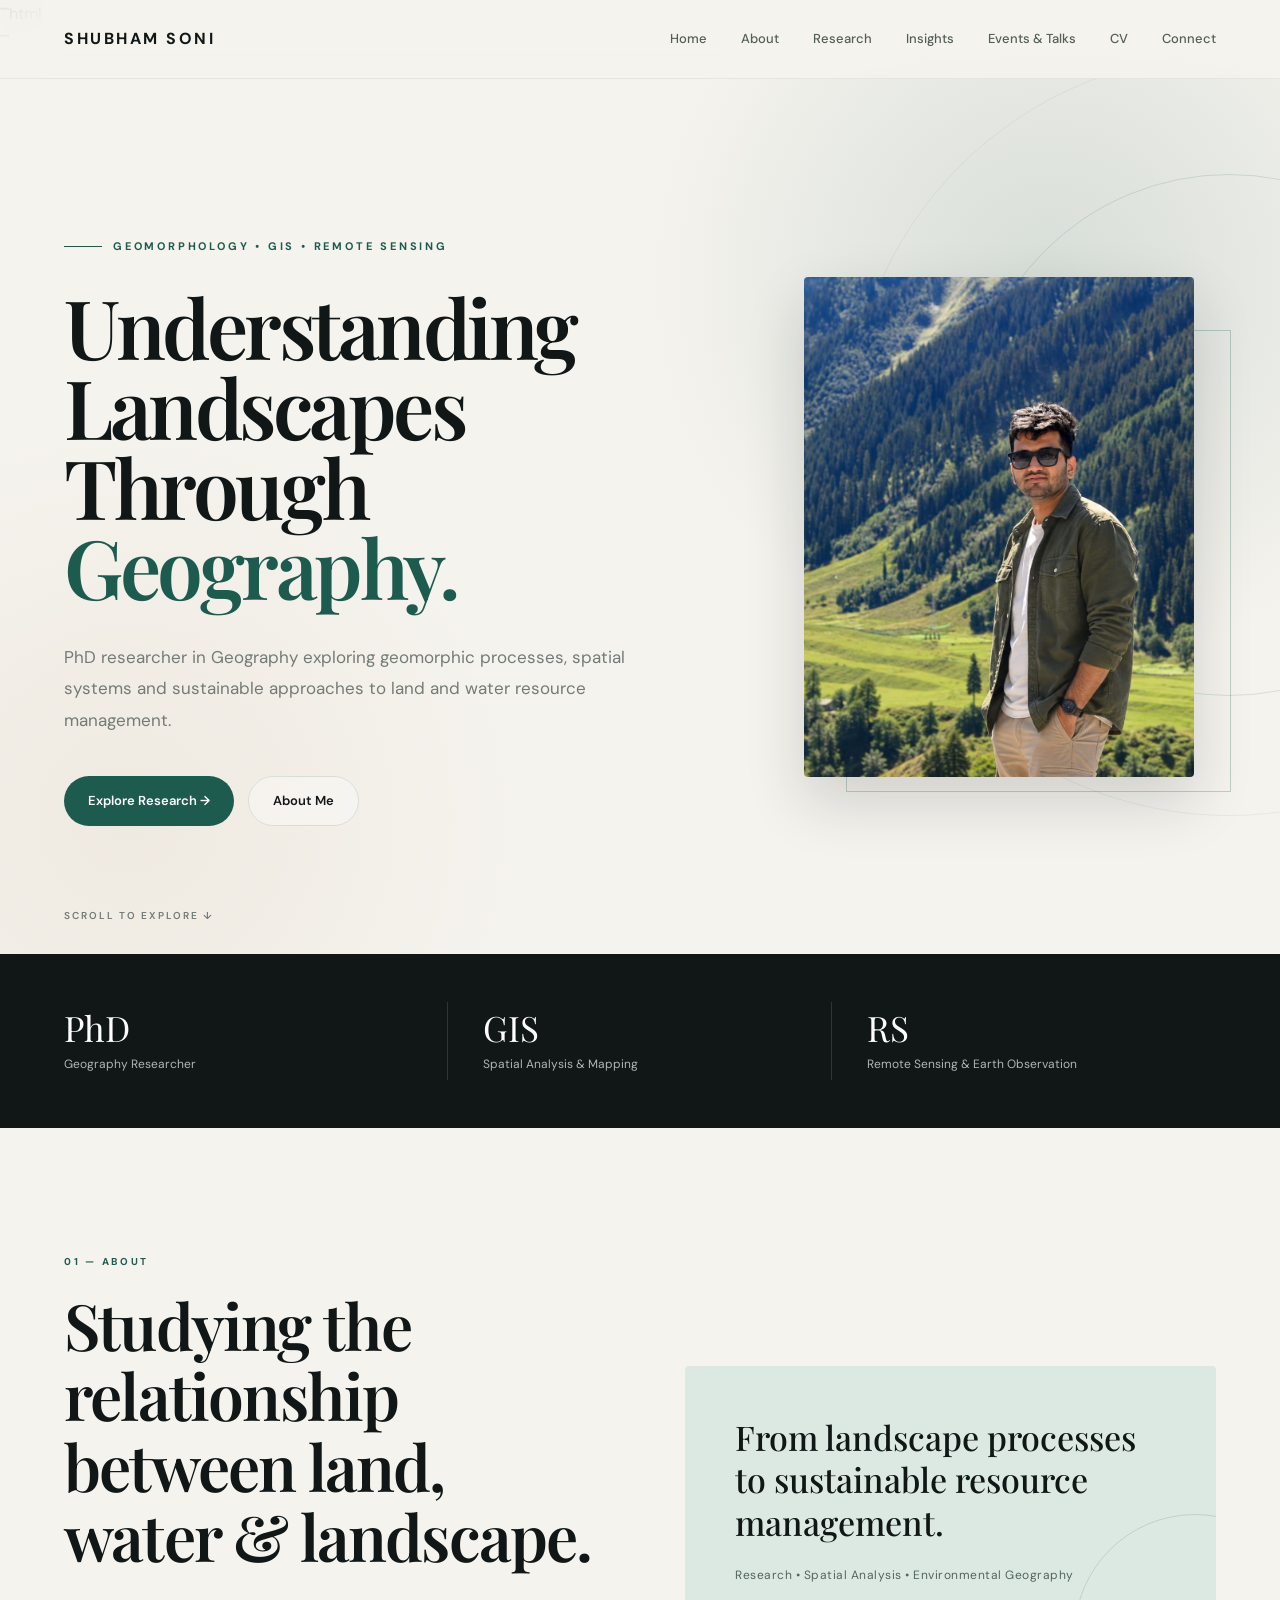
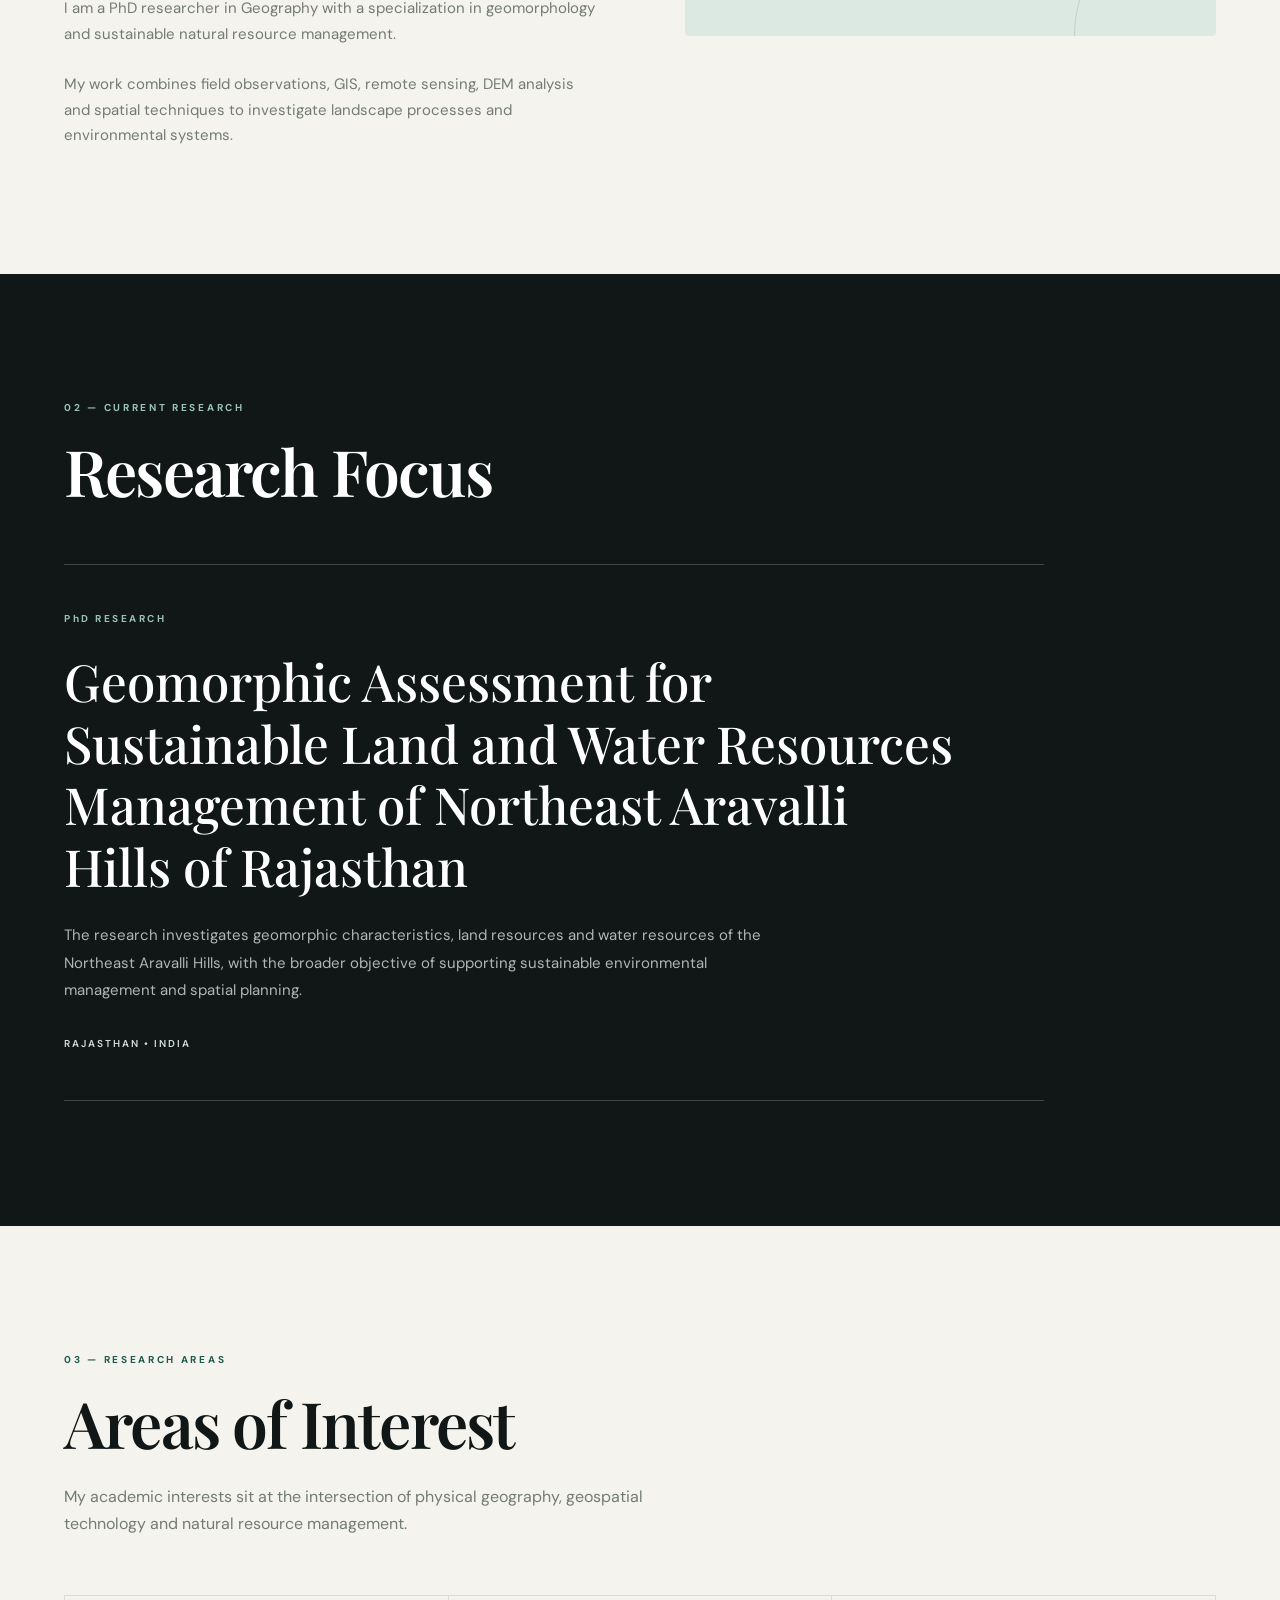
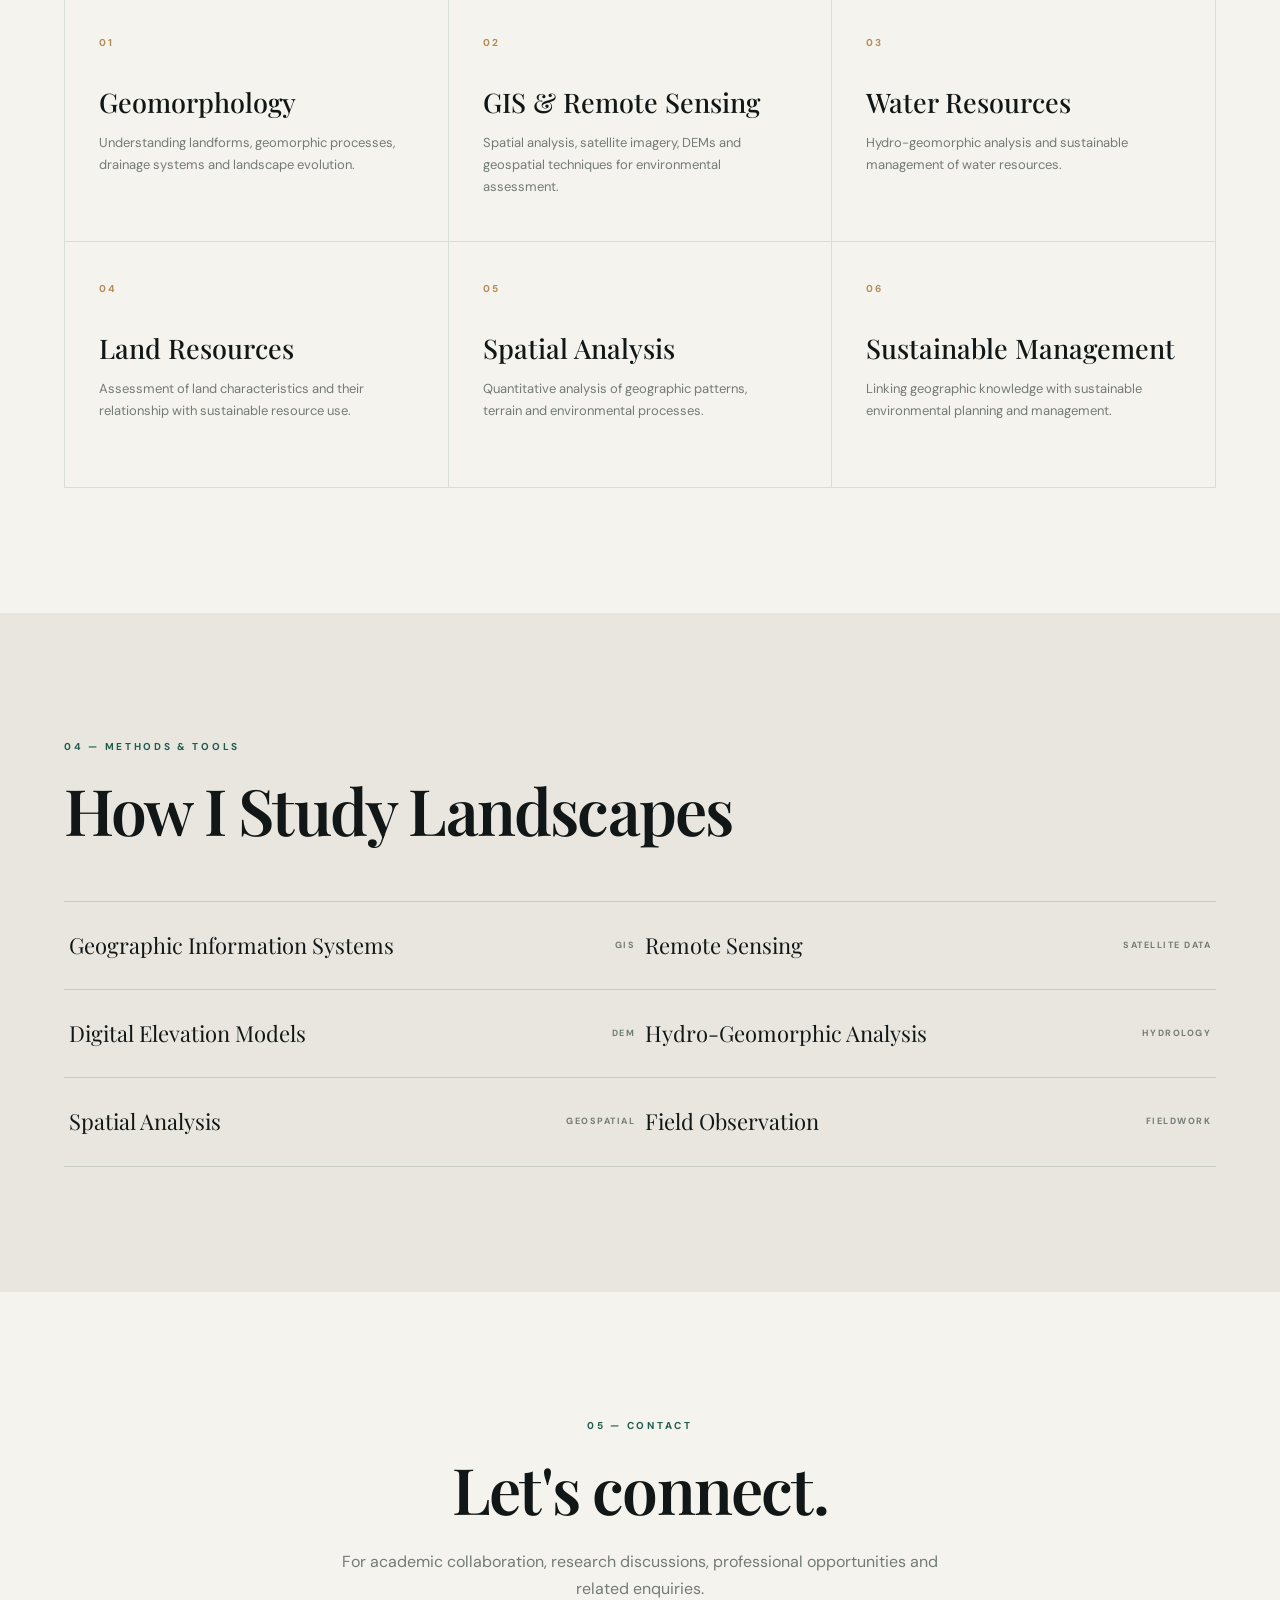
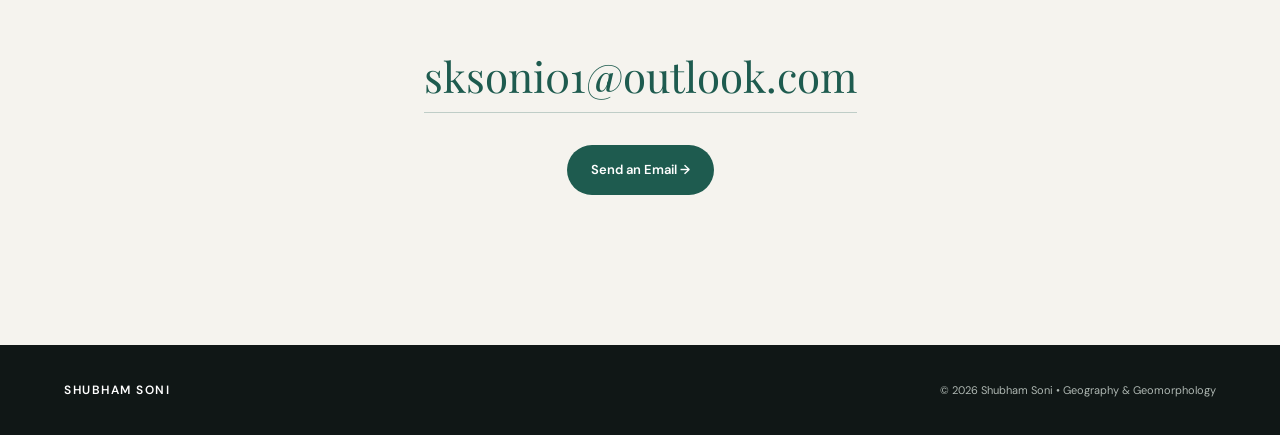
==== commit f2b70b63: "Refactor HTML structure and navigation links" ====
--- a/index.html
+++ b/index.html
@@ -33,7 +33,7 @@
 
 <body>
 
-
+```html
 <!-- =====================================================
      NAVIGATION
 ===================================================== -->
@@ -42,7 +42,7 @@
 
     <nav>
 
-        <a href="#"
+        <a href="index.html"
            class="logo">
             SHUBHAM SONI
         </a>
@@ -50,22 +50,34 @@
 
         <div class="nav-links">
 
-            <a href="#about">
+            <a href="index.html">
+                Home
+            </a>
+
+            <a href="about.html">
                 About
             </a>
 
-            <a href="#research">
+            <a href="research.html">
                 Research
             </a>
 
-            <a href="#focus">
-                Focus
+            <a href="insights.html">
+                Insights
             </a>
 
-            <a href="#contact">
-                Contact
+            <a href="events.html">
+                Events & Talks
             </a>
 
+            <a href="cv.html">
+                CV
+            </a>
+
+            <a href="connect.html">
+                Connect
+            </a>
+
         </div>
 
     </nav>
@@ -75,7 +87,7 @@
 
 
 <main>
-
+```
 
 <!-- =====================================================
      HERO
--- a/style.css
+++ b/style.css
@@ -9,7 +9,6 @@
 ========================================================= */
 
 :root {
-
     --ivory: #f5f3ee;
     --white: #ffffff;
 
@@ -27,7 +26,6 @@
 
     --serif: "Playfair Display", Georgia, serif;
     --sans: "DM Sans", Arial, Helvetica, sans-serif;
-
 }
 
 
@@ -36,71 +34,47 @@
 ========================================================= */
 
 * {
-
     margin: 0;
     padding: 0;
-
     box-sizing: border-box;
-
-}
-
+}
 
 html {
-
     scroll-behavior: smooth;
-
     scroll-padding-top: 80px;
-
-}
-
+}
 
 body {
-
     font-family: var(--sans);
-
     background: var(--ivory);
-
     color: var(--text);
-
     line-height: 1.7;
-
     overflow-x: hidden;
-
-}
-
+}
 
 img {
-
     max-width: 100%;
-
     display: block;
-
-}
-
+}
 
 a {
-
     color: inherit;
-
     text-decoration: none;
-
-}
-
+}
 
 button,
 a {
-
     -webkit-tap-highlight-color: transparent;
-
-}
-
+}
+
+
+/* =========================================================
+   GLOBAL CONTAINER
+========================================================= */
 
 .container {
-
     width: min(1180px, 90%);
-
-    margin: auto;
-
+    margin: 0 auto;
 }
 
 
@@ -109,165 +83,117 @@
 ========================================================= */
 
 header {
-
     position: fixed;
-
     top: 0;
     left: 0;
 
     width: 100%;
-
     z-index: 1000;
 
+    background: rgba(245, 243, 238, 0.84);
+
+    backdrop-filter: blur(18px);
+    -webkit-backdrop-filter: blur(18px);
+
+    border-bottom: 1px solid rgba(0, 0, 0, 0.06);
+}
+
+nav {
+    width: min(1180px, 90%);
+    height: 78px;
+
+    margin: 0 auto;
+
+    display: flex;
+    align-items: center;
+    justify-content: space-between;
+}
+
+.logo {
+    font-size: 16px;
+    font-weight: 700;
+
+    letter-spacing: 2.5px;
+
+    color: var(--dark);
+
+    transition: color 0.3s ease;
+}
+
+.logo:hover {
+    color: var(--green);
+}
+
+.nav-links {
+    display: flex;
+    align-items: center;
+    gap: 34px;
+}
+
+.nav-links a {
+    position: relative;
+
+    font-size: 13px;
+    font-weight: 500;
+
+    color: #555d58;
+
+    transition: color 0.3s ease;
+}
+
+.nav-links a::after {
+    content: "";
+
+    position: absolute;
+
+    left: 0;
+    bottom: -7px;
+
+    width: 0;
+    height: 1px;
+
+    background: var(--green);
+
+    transition: width 0.3s ease;
+}
+
+.nav-links a:hover {
+    color: var(--green);
+}
+
+.nav-links a:hover::after {
+    width: 100%;
+}
+
+
+/* =========================================================
+   HERO
+========================================================= */
+
+.hero {
+    position: relative;
+
+    min-height: 100vh;
+
+    padding: 135px 0 90px;
+
+    display: flex;
+    align-items: center;
+
+    overflow: hidden;
+
     background:
-        rgba(245, 243, 238, 0.82);
-
-    backdrop-filter: blur(18px);
-
-    -webkit-backdrop-filter: blur(18px);
-
-    border-bottom:
-        1px solid rgba(0, 0, 0, 0.06);
-
-}
-
-
-nav {
-
-    width: min(1180px, 90%);
-
-    height: 78px;
-
-    margin: auto;
-
-    display: flex;
-
-    justify-content: space-between;
-
-    align-items: center;
-
-}
-
-
-.logo {
-
-    font-size: 16px;
-
-    font-weight: 700;
-
-    letter-spacing: 2.5px;
-
-    color: var(--dark);
-
-    transition: 0.3s ease;
-
-}
-
-
-.logo:hover {
-
-    color: var(--green);
-
-}
-
-
-.nav-links {
-
-    display: flex;
-
-    align-items: center;
-
-    gap: 34px;
-
-}
-
-
-.nav-links a {
-
-    position: relative;
-
-    font-size: 13px;
-
-    font-weight: 500;
-
-    color: #555d58;
-
-    transition:
-        color 0.3s ease;
-
-}
-
-
-.nav-links a::after {
-
-    content: "";
-
-    position: absolute;
-
-    left: 0;
-
-    bottom: -7px;
-
-    width: 0;
-
-    height: 1px;
-
-    background: var(--green);
-
-    transition: width 0.3s ease;
-
-}
-
-
-.nav-links a:hover {
-
-    color: var(--green);
-
-}
-
-
-.nav-links a:hover::after {
-
-    width: 100%;
-
-}
-
-
-/* =========================================================
-   HERO
-========================================================= */
-
-.hero {
-
-    min-height: 100vh;
-
-    padding:
-        130px 0 90px;
-
-    display: flex;
-
-    align-items: center;
-
-    position: relative;
-
-    overflow: hidden;
-
-    background:
-
         radial-gradient(
             circle at 82% 25%,
             rgba(30, 91, 79, 0.14),
             transparent 32%
         ),
-
         radial-gradient(
             circle at 10% 85%,
             rgba(181, 139, 85, 0.09),
             transparent 28%
         ),
-
         var(--ivory);
-
 }
 
 
@@ -276,7 +202,6 @@
 ========================================================= */
 
 .hero::before {
-
     content: "";
 
     position: absolute;
@@ -287,16 +212,14 @@
     right: -210px;
     top: 120px;
 
-    border:
-        1px solid rgba(30, 91, 79, 0.14);
+    border: 1px solid rgba(30, 91, 79, 0.14);
 
     border-radius: 50%;
 
-}
-
+    pointer-events: none;
+}
 
 .hero::after {
-
     content: "";
 
     position: absolute;
@@ -307,39 +230,37 @@
     right: -330px;
     top: 0;
 
-    border:
-        1px solid rgba(30, 91, 79, 0.07);
+    border: 1px solid rgba(30, 91, 79, 0.07);
 
     border-radius: 50%;
 
-}
-
-
-/* =========================================================
-   HERO CONTAINER
-========================================================= */
-
-.hero .container {
-
+    pointer-events: none;
+}
+
+
+/* =========================================================
+   HERO LAYOUT
+========================================================= */
+
+.hero-container {
     position: relative;
 
     z-index: 2;
 
-}
-
-
-.hero-container {
-
     display: grid;
 
+    /*
+       LEFT = TEXT
+       RIGHT = PHOTOGRAPH
+    */
+
     grid-template-columns:
-        minmax(0, 1.15fr)
-        minmax(320px, 0.65fr);
+        minmax(0, 1.2fr)
+        minmax(300px, 0.8fr);
 
     align-items: center;
 
-    gap: 60px;
-
+    gap: 65px;
 }
 
 
@@ -348,355 +269,290 @@
 ========================================================= */
 
 .hero-content {
-
     position: relative;
-
     z-index: 3;
 
     max-width: 760px;
-
-}
-
-
-/* =========================================================
-   HERO IMAGE
+}
+
+
+/* =========================================================
+   HERO EYEBROW
+========================================================= */
+
+.eyebrow {
+    display: inline-flex;
+
+    align-items: center;
+
+    gap: 11px;
+
+    margin-bottom: 30px;
+
+    color: var(--green);
+
+    font-size: 11px;
+
+    font-weight: 700;
+
+    letter-spacing: 2.8px;
+}
+
+.eyebrow::before {
+    content: "";
+
+    width: 38px;
+    height: 1px;
+
+    background: var(--green);
+}
+
+
+/* =========================================================
+   HERO HEADING
+========================================================= */
+
+.hero h1 {
+    max-width: 780px;
+
+    font-family: var(--serif);
+
+    font-size: clamp(58px, 6.4vw, 92px);
+
+    line-height: 0.98;
+
+    font-weight: 600;
+
+    letter-spacing: -3.5px;
+
+    color: var(--dark);
+}
+
+.hero h1 em {
+    color: var(--green);
+
+    font-style: normal;
+}
+
+
+/* =========================================================
+   HERO DESCRIPTION
+========================================================= */
+
+.hero-description {
+    max-width: 600px;
+
+    margin-top: 35px;
+
+    font-size: 17px;
+
+    line-height: 1.85;
+
+    color: var(--muted);
+}
+
+
+/* =========================================================
+   HERO BUTTONS
+========================================================= */
+
+.hero-buttons {
+    display: flex;
+
+    align-items: center;
+
+    gap: 14px;
+
+    margin-top: 40px;
+
+    flex-wrap: wrap;
+}
+
+.btn {
+    display: inline-flex;
+
+    align-items: center;
+    justify-content: center;
+
+    min-height: 50px;
+
+    padding: 13px 24px;
+
+    border-radius: 50px;
+
+    font-size: 13px;
+
+    font-weight: 600;
+
+    transition:
+        transform 0.3s ease,
+        background 0.3s ease,
+        color 0.3s ease,
+        box-shadow 0.3s ease,
+        border-color 0.3s ease;
+}
+
+.btn-primary {
+    background: var(--green);
+
+    color: var(--white);
+}
+
+.btn-primary:hover {
+    background: var(--green-dark);
+
+    transform: translateY(-3px);
+
+    box-shadow:
+        0 15px 30px rgba(30, 91, 79, 0.20);
+}
+
+.btn-outline {
+    border: 1px solid var(--line);
+
+    background: rgba(255, 255, 255, 0.35);
+
+    color: var(--dark);
+}
+
+.btn-outline:hover {
+    border-color: var(--green);
+
+    color: var(--green);
+
+    transform: translateY(-3px);
+}
+
+
+/* =========================================================
+   HERO PHOTOGRAPH
 ========================================================= */
 
 .hero-image {
-
     position: relative;
 
     z-index: 3;
 
+    width: 100%;
+
     display: flex;
 
+    align-items: center;
+
     justify-content: center;
-
-    align-items: center;
-
-    width: 100%;
-
-}
-
-
-/* subtle frame behind photograph */
+}
+
+
+/*
+   Subtle offset frame behind the photograph.
+*/
 
 .hero-image::before {
-
     content: "";
 
     position: absolute;
 
     width: 88%;
-
     height: 92%;
 
-    right: -14px;
-
-    bottom: -14px;
-
-    border:
-        1px solid var(--green);
+    right: -15px;
+    bottom: -15px;
+
+    border: 1px solid var(--green);
 
     opacity: 0.25;
 
     z-index: 1;
 
-}
-
-
-/* photograph */
+    pointer-events: none;
+}
+
+
+/*
+   Actual photograph.
+*/
 
 .hero-image img {
-
     position: relative;
 
     z-index: 2;
 
-    width: 100%;
-
-    max-width: 390px;
+    display: block;
+
+    width: min(390px, 100%);
 
     height: 500px;
 
     object-fit: cover;
 
-    object-position: center center;
+    object-position: center;
 
     border-radius: 4px;
 
     box-shadow:
         0 25px 60px rgba(16, 23, 22, 0.16);
-
-}
-
-
-/* =========================================================
-   EYEBROW
-========================================================= */
-
-.eyebrow {
-
-    display: inline-flex;
-
-    align-items: center;
-
-    gap: 11px;
-
-    margin-bottom: 30px;
-
-    color: var(--green);
-
-    font-size: 11px;
-
-    font-weight: 700;
-
-    letter-spacing: 2.8px;
-
-}
-
-
-.eyebrow::before {
-
-    content: "";
-
-    width: 38px;
-
-    height: 1px;
-
-    background: var(--green);
-
-}
-
-
-/* =========================================================
-   HERO HEADING
-========================================================= */
-
-.hero h1 {
-
-    max-width: 760px;
-
-    font-family: var(--serif);
-
-    font-size:
-        clamp(58px, 6.5vw, 92px);
-
-    line-height: 0.98;
+}
+
+
+/* =========================================================
+   SCROLL INDICATOR
+========================================================= */
+
+.scroll {
+    position: absolute;
+
+    left: 5%;
+    bottom: 30px;
+
+    z-index: 3;
+
+    font-size: 10px;
 
     font-weight: 600;
 
-    letter-spacing: -3.5px;
-
-    color: var(--dark);
-
-}
-
-
-.hero h1 em {
-
-    color: var(--green);
-
-    font-style: normal;
-
-}
-
-
-/* =========================================================
-   HERO DESCRIPTION
-========================================================= */
-
-.hero-description {
-
-    max-width: 600px;
-
-    margin-top: 35px;
-
-    font-size: 17px;
-
-    line-height: 1.85;
+    letter-spacing: 2px;
+
+    text-transform: uppercase;
 
     color: var(--muted);
-
-}
-
-
-/* =========================================================
-   HERO BUTTONS
-========================================================= */
-
-.hero-buttons {
-
-    display: flex;
-
-    align-items: center;
-
-    gap: 14px;
-
-    margin-top: 40px;
-
-    flex-wrap: wrap;
-
-}
-
-
-.btn {
-
-    display: inline-flex;
-
-    align-items: center;
-
-    justify-content: center;
-
-    min-height: 50px;
-
-    padding: 13px 24px;
-
-    border-radius: 50px;
-
-    font-size: 13px;
-
-    font-weight: 600;
-
-    transition:
-
-        transform 0.3s ease,
-
-        background 0.3s ease,
-
-        color 0.3s ease,
-
-        box-shadow 0.3s ease,
-
-        border-color 0.3s ease;
-
-}
-
-
-.btn-primary {
-
-    background: var(--green);
+}
+
+
+/* =========================================================
+   STATS
+========================================================= */
+
+.stats {
+    padding: 48px 0;
+
+    background: var(--dark);
 
     color: var(--white);
-
-}
-
-
-.btn-primary:hover {
-
-    background: var(--green-dark);
-
-    transform: translateY(-3px);
-
-    box-shadow:
-        0 15px 30px rgba(30, 91, 79, 0.2);
-
-}
-
-
-.btn-outline {
-
-    border:
-        1px solid var(--line);
-
-    background:
-        rgba(255, 255, 255, 0.35);
-
-    color: var(--dark);
-
-}
-
-
-.btn-outline:hover {
-
-    border-color: var(--green);
-
-    color: var(--green);
-
-    transform: translateY(-3px);
-
-}
-
-
-/* =========================================================
-   SCROLL INDICATOR
-========================================================= */
-
-.scroll {
-
-    position: absolute;
-
-    bottom: 30px;
-
-    left: 5%;
-
-    z-index: 3;
-
-    font-size: 10px;
-
-    font-weight: 600;
-
-    letter-spacing: 2px;
-
-    text-transform: uppercase;
-
-    color: var(--muted);
-
-}
-
-
-/* =========================================================
-   STATS
-========================================================= */
-
-.stats {
-
-    padding: 48px 0;
-
-    background: var(--dark);
-
-    color: var(--white);
-
-}
-
+}
 
 .stats-grid {
-
     display: grid;
 
     grid-template-columns:
         repeat(3, 1fr);
-
-}
-
+}
 
 .stat {
-
-    padding:
-        5px 35px;
+    padding: 5px 35px;
 
     border-right:
         1px solid rgba(255, 255, 255, 0.13);
-
-}
-
+}
 
 .stat:first-child {
-
     padding-left: 0;
-
-}
-
+}
 
 .stat:last-child {
-
     border-right: none;
-
-}
-
+}
 
 .stat-number {
-
     font-family: var(--serif);
 
     font-size: 35px;
@@ -704,18 +560,14 @@
     line-height: 1.2;
 
     color: var(--white);
-
-}
-
+}
 
 .stat-label {
-
     margin-top: 5px;
 
     font-size: 12px;
 
     color: #aeb7b2;
-
 }
 
 
@@ -724,14 +576,10 @@
 ========================================================= */
 
 section {
-
     padding: 125px 0;
-
-}
-
+}
 
 .section-label {
-
     margin-bottom: 20px;
 
     color: var(--green);
@@ -741,18 +589,14 @@
     font-weight: 700;
 
     letter-spacing: 2.7px;
-
-}
-
+}
 
 .section-title {
-
     max-width: 850px;
 
     font-family: var(--serif);
 
-    font-size:
-        clamp(42px, 5vw, 65px);
+    font-size: clamp(42px, 5vw, 65px);
 
     line-height: 1.1;
 
@@ -761,12 +605,9 @@
     letter-spacing: -1.8px;
 
     color: var(--dark);
-
-}
-
+}
 
 .section-intro {
-
     max-width: 650px;
 
     margin-top: 24px;
@@ -774,7 +615,6 @@
     font-size: 16px;
 
     color: var(--muted);
-
 }
 
 
@@ -783,7 +623,6 @@
 ========================================================= */
 
 .about-grid {
-
     display: grid;
 
     grid-template-columns:
@@ -792,12 +631,9 @@
     gap: 90px;
 
     align-items: center;
-
-}
-
+}
 
 .about-text p {
-
     max-width: 650px;
 
     margin-top: 25px;
@@ -805,12 +641,9 @@
     font-size: 15px;
 
     color: var(--muted);
-
-}
-
+}
 
 .about-box {
-
     position: relative;
 
     padding: 50px;
@@ -820,12 +653,9 @@
     border-radius: 4px;
 
     overflow: hidden;
-
-}
-
+}
 
 .about-box::after {
-
     content: "";
 
     position: absolute;
@@ -840,12 +670,9 @@
         1px solid rgba(30, 91, 79, 0.16);
 
     border-radius: 50%;
-
-}
-
+}
 
 .about-box h3 {
-
     position: relative;
 
     z-index: 2;
@@ -859,12 +686,9 @@
     font-weight: 500;
 
     color: var(--dark);
-
-}
-
+}
 
 .about-box p {
-
     position: relative;
 
     z-index: 2;
@@ -876,7 +700,6 @@
     letter-spacing: 0.5px;
 
     color: #53645e;
-
 }
 
 
@@ -885,30 +708,20 @@
 ========================================================= */
 
 .research-section {
-
     background: var(--dark);
 
     color: var(--white);
-
-}
-
+}
 
 .research-section .section-label {
-
     color: #9bc3b5;
-
-}
-
+}
 
 .research-section .section-title {
-
     color: var(--white);
-
-}
-
+}
 
 .research-card {
-
     position: relative;
 
     margin-top: 58px;
@@ -918,16 +731,13 @@
     padding: 45px 0;
 
     border-top:
-        1px solid rgba(255, 255, 255, 0.2);
+        1px solid rgba(255, 255, 255, 0.20);
 
     border-bottom:
-        1px solid rgba(255, 255, 255, 0.2);
-
-}
-
+        1px solid rgba(255, 255, 255, 0.20);
+}
 
 .research-number {
-
     font-size: 10px;
 
     font-weight: 700;
@@ -935,12 +745,9 @@
     letter-spacing: 2.5px;
 
     color: #9bc3b5;
-
-}
-
+}
 
 .research-card h3 {
-
     max-width: 900px;
 
     margin-top: 24px;
@@ -955,12 +762,9 @@
     font-weight: 500;
 
     color: var(--white);
-
-}
-
+}
 
 .research-card p {
-
     max-width: 730px;
 
     margin-top: 25px;
@@ -970,12 +774,9 @@
     line-height: 1.85;
 
     color: #aeb7b2;
-
-}
-
+}
 
 .research-location {
-
     display: inline-block;
 
     margin-top: 30px;
@@ -989,7 +790,6 @@
     text-transform: uppercase;
 
     color: #d3dfda;
-
 }
 
 
@@ -998,7 +798,6 @@
 ========================================================= */
 
 .focus-grid {
-
     display: grid;
 
     grid-template-columns:
@@ -1010,14 +809,10 @@
 
     background: var(--line);
 
-    border:
-        1px solid var(--line);
-
-}
-
+    border: 1px solid var(--line);
+}
 
 .focus-card {
-
     min-height: 245px;
 
     padding: 38px 34px;
@@ -1025,18 +820,12 @@
     background: var(--ivory);
 
     transition:
-
         transform 0.3s ease,
-
         background 0.3s ease,
-
         box-shadow 0.3s ease;
-
-}
-
+}
 
 .focus-card:hover {
-
     position: relative;
 
     z-index: 2;
@@ -1047,12 +836,9 @@
 
     box-shadow:
         0 18px 40px rgba(0, 0, 0, 0.07);
-
-}
-
+}
 
 .focus-number {
-
     font-size: 10px;
 
     font-weight: 700;
@@ -1060,12 +846,9 @@
     letter-spacing: 2px;
 
     color: var(--gold);
-
-}
-
+}
 
 .focus-card h3 {
-
     margin-top: 35px;
 
     font-family: var(--serif);
@@ -1077,12 +860,9 @@
     font-weight: 500;
 
     color: var(--dark);
-
-}
-
+}
 
 .focus-card p {
-
     max-width: 300px;
 
     margin-top: 12px;
@@ -1092,7 +872,6 @@
     line-height: 1.7;
 
     color: var(--muted);
-
 }
 
 
@@ -1101,14 +880,10 @@
 ========================================================= */
 
 .methods {
-
     background: #e8e6df;
-
-}
-
+}
 
 .method-list {
-
     display: grid;
 
     grid-template-columns:
@@ -1118,12 +893,9 @@
 
     border-top:
         1px solid #c9ccc6;
-
-}
-
+}
 
 .method {
-
     min-height: 82px;
 
     padding: 25px 5px;
@@ -1138,23 +910,17 @@
 
     border-bottom:
         1px solid #c9ccc6;
-
-}
-
+}
 
 .method span:first-child {
-
     font-family: var(--serif);
 
     font-size: 22px;
 
     color: var(--dark);
-
-}
-
+}
 
 .method span:last-child {
-
     flex-shrink: 0;
 
     font-size: 9px;
@@ -1166,7 +932,6 @@
     text-transform: uppercase;
 
     color: var(--muted);
-
 }
 
 
@@ -1175,34 +940,22 @@
 ========================================================= */
 
 .contact {
-
     text-align: center;
 
     padding-bottom: 150px;
-
-}
-
+}
 
 .contact .section-title {
-
     margin-left: auto;
-
     margin-right: auto;
-
-}
-
+}
 
 .contact .section-intro {
-
     margin-left: auto;
-
     margin-right: auto;
-
-}
-
+}
 
 .contact-email {
-
     display: inline-block;
 
     margin-top: 38px;
@@ -1218,27 +971,18 @@
         1px solid rgba(30, 91, 79, 0.25);
 
     transition:
-
         color 0.3s ease,
-
         border-color 0.3s ease;
-
-}
-
+}
 
 .contact-email:hover {
-
     color: var(--green-dark);
 
     border-color: var(--green);
-
-}
-
-
-.contact > div:last-child {
-
-    margin-top: 32px !important;
-
+}
+
+.contact-button {
+    margin-top: 32px;
 }
 
 
@@ -1247,7 +991,6 @@
 ========================================================= */
 
 footer {
-
     padding: 35px 0;
 
     background: var(--dark);
@@ -1255,12 +998,9 @@
     color: #aeb7b2;
 
     font-size: 11px;
-
-}
-
+}
 
 .footer-inner {
-
     width: min(1180px, 90%);
 
     margin: auto;
@@ -1272,12 +1012,9 @@
     align-items: center;
 
     gap: 20px;
-
-}
-
+}
 
 .footer-name {
-
     color: var(--white);
 
     font-size: 12px;
@@ -1285,7 +1022,6 @@
     font-weight: 600;
 
     letter-spacing: 1.5px;
-
 }
 
 
@@ -1294,82 +1030,62 @@
 ========================================================= */
 
 .fade-up {
-
     animation:
         fadeUp 1s
         cubic-bezier(0.22, 1, 0.36, 1)
         forwards;
-
-}
-
+}
 
 @keyframes fadeUp {
 
     from {
-
         opacity: 0;
 
         transform:
             translateY(28px);
-
     }
 
     to {
-
         opacity: 1;
 
         transform:
             translateY(0);
-
-    }
-
-}
-
-
-/* =========================================================
-   TEXT SELECTION
+    }
+
+}
+
+
+/* =========================================================
+   SELECTION
 ========================================================= */
 
 ::selection {
-
     background: var(--green);
 
     color: var(--white);
-
-}
-
-
-/* =========================================================
-   CUSTOM SCROLLBAR
+}
+
+
+/* =========================================================
+   SCROLLBAR
 ========================================================= */
 
 ::-webkit-scrollbar {
-
     width: 9px;
-
-}
-
+}
 
 ::-webkit-scrollbar-track {
-
     background: var(--ivory);
-
-}
-
+}
 
 ::-webkit-scrollbar-thumb {
-
     background: #aeb5b0;
 
     border-radius: 10px;
-
-}
-
+}
 
 ::-webkit-scrollbar-thumb:hover {
-
     background: var(--green);
-
 }
 
 
@@ -1379,83 +1095,59 @@
 
 @media (max-width: 800px) {
 
-
-    /* NAVIGATION */
+    /* ---------------- NAVIGATION ---------------- */
 
     nav {
-
         width: 92%;
 
         height: 70px;
-
-    }
-
+    }
 
     .nav-links {
-
         gap: 16px;
-
-    }
-
+    }
 
     .nav-links a {
-
         font-size: 11px;
-
-    }
-
-
-    /* HERO */
+    }
+
+
+    /* ---------------- HERO ---------------- */
 
     .hero {
-
         min-height: auto;
 
         padding:
-            120px 0 80px;
-
-    }
-
+            120px 0 75px;
+    }
 
     .hero-container {
-
         grid-template-columns: 1fr;
 
         gap: 45px;
-
-    }
-
+    }
 
     .hero-content {
-
         max-width: 100%;
-
-    }
-
+    }
 
     .hero h1 {
-
         font-size:
             clamp(52px, 13vw, 75px);
 
         letter-spacing: -2.5px;
-
-    }
-
+    }
 
     .hero-description {
-
         font-size: 15px;
 
         line-height: 1.75;
-
-    }
-
-
-    /* HERO IMAGE */
+    }
+
+
+    /* ---------------- MOBILE PHOTO ---------------- */
 
     .hero-image {
-
         width: 100%;
 
         max-width: 340px;
@@ -1463,29 +1155,21 @@
         justify-content: flex-start;
 
         margin-top: 0;
-
-    }
-
+    }
 
     .hero-image img {
-
         width: 100%;
 
         max-width: 340px;
 
-        height: 340px;
-
-        aspect-ratio: 1 / 1;
+        height: 360px;
 
         object-fit: cover;
 
-        object-position: center center;
-
-    }
-
+        object-position: center;
+    }
 
     .hero-image::before {
-
         width: 92%;
 
         height: 92%;
@@ -1493,388 +1177,288 @@
         right: -10px;
 
         bottom: -10px;
-
-    }
-
-
-    /* DECORATIVE CIRCLES */
+    }
+
+
+    /* ---------------- DECORATION ---------------- */
 
     .hero::before {
-
         width: 350px;
-
         height: 350px;
 
         right: -180px;
 
         top: 180px;
-
-    }
-
+    }
 
     .hero::after {
-
         width: 500px;
-
         height: 500px;
 
         right: -250px;
 
         top: 100px;
-
-    }
-
+    }
 
     .scroll {
-
         display: none;
-
-    }
-
-
-    /* STATS */
+    }
+
+
+    /* ---------------- STATS ---------------- */
 
     .stats {
-
         padding: 40px 0;
-
-    }
-
+    }
 
     .stats-grid {
-
         grid-template-columns: 1fr;
 
         gap: 0;
-
-    }
-
+    }
 
     .stat,
     .stat:first-child {
-
         padding: 20px 0;
 
         border-right: none;
 
         border-bottom:
             1px solid rgba(255, 255, 255, 0.12);
-
-    }
-
+    }
 
     .stat:last-child {
-
         border-bottom: none;
-
-    }
-
-
-    /* GENERAL SECTIONS */
+    }
+
+
+    /* ---------------- SECTIONS ---------------- */
 
     section {
-
         padding: 90px 0;
-
-    }
-
+    }
 
     .section-title {
-
         font-size:
             clamp(40px, 11vw, 55px);
 
         letter-spacing: -1.5px;
-
-    }
-
+    }
 
     .section-intro {
-
         font-size: 15px;
-
+    }
+
+
+    /* ---------------- ABOUT ---------------- */
+
+    .about-grid {
+        grid-template-columns: 1fr;
+
+        gap: 50px;
+    }
+
+    .about-box {
+        padding: 38px 30px;
+    }
+
+    .about-box h3 {
+        font-size: 30px;
+    }
+
+
+    /* ---------------- RESEARCH ---------------- */
+
+    .research-card {
+        margin-top: 45px;
+
+        padding: 35px 0;
+    }
+
+    .research-card h3 {
+        font-size: 29px;
+    }
+
+    .research-card p {
+        font-size: 14px;
+    }
+
+
+    /* ---------------- FOCUS ---------------- */
+
+    .focus-grid {
+        grid-template-columns: 1fr;
+
+        margin-top: 45px;
+    }
+
+    .focus-card {
+        min-height: auto;
+
+        padding: 34px 28px;
+    }
+
+    .focus-card h3 {
+        margin-top: 25px;
+    }
+
+
+    /* ---------------- METHODS ---------------- */
+
+    .method-list {
+        grid-template-columns: 1fr;
+
+        margin-top: 40px;
+    }
+
+    .method {
+        min-height: 72px;
+
+        padding: 20px 0;
+    }
+
+    .method span:first-child {
+        font-size: 19px;
+    }
+
+
+    /* ---------------- CONTACT ---------------- */
+
+    .contact {
+        padding-bottom: 100px;
+    }
+
+    .contact-email {
+        font-size: 24px;
+
+        word-break: break-word;
+    }
+
+
+    /* ---------------- FOOTER ---------------- */
+
+    .footer-inner {
+        width: 92%;
+
+        flex-direction: column;
+
+        justify-content: center;
+
+        text-align: center;
+
+        gap: 10px;
+    }
+
+}
+
+
+/* =========================================================
+   SMALL MOBILE — 480px
+========================================================= */
+
+@media (max-width: 480px) {
+
+    nav {
+        width: 92%;
+    }
+
+    .logo {
+        font-size: 13px;
+
+        letter-spacing: 2px;
+    }
+
+    .nav-links {
+        gap: 11px;
+    }
+
+    .nav-links a {
+        font-size: 10px;
+    }
+
+
+    /* HERO */
+
+    .hero {
+        padding-top: 120px;
+    }
+
+    .eyebrow {
+        font-size: 9px;
+
+        letter-spacing: 2px;
+    }
+
+    .hero h1 {
+        font-size: 50px;
+
+        letter-spacing: -2px;
+    }
+
+
+    /* BUTTONS */
+
+    .hero-buttons {
+        align-items: stretch;
+
+        flex-direction: column;
+
+        max-width: 230px;
+    }
+
+    .btn {
+        width: 100%;
+    }
+
+
+    /* PHOTO */
+
+    .hero-image {
+        max-width: 100%;
+    }
+
+    .hero-image img {
+        width: 100%;
+
+        max-width: 100%;
+
+        height: 320px;
     }
 
 
     /* ABOUT */
 
-    .about-grid {
-
-        grid-template-columns: 1fr;
-
-        gap: 50px;
-
-    }
-
-
     .about-box {
-
-        padding: 38px 30px;
-
-    }
-
+        padding: 30px 24px;
+    }
 
     .about-box h3 {
-
-        font-size: 30px;
-
+        font-size: 27px;
     }
 
 
     /* RESEARCH */
 
-    .research-card {
-
-        margin-top: 45px;
-
-        padding: 35px 0;
-
-    }
-
-
     .research-card h3 {
-
-        font-size: 29px;
-
-    }
-
-
-    .research-card p {
-
-        font-size: 14px;
-
-    }
-
-
-    /* FOCUS */
-
-    .focus-grid {
-
-        grid-template-columns: 1fr;
-
-        margin-top: 45px;
-
-    }
-
-
-    .focus-card {
-
-        min-height: auto;
-
-        padding: 34px 28px;
-
-    }
-
-
-    .focus-card h3 {
-
-        margin-top: 25px;
-
+        font-size: 26px;
     }
 
 
     /* METHODS */
 
-    .method-list {
-
-        grid-template-columns: 1fr;
-
-        margin-top: 40px;
-
-    }
-
-
     .method {
-
-        min-height: 72px;
-
-        padding: 20px 0;
-
-    }
-
-
-    .method span:first-child {
-
-        font-size: 19px;
-
+        align-items: flex-start;
+
+        flex-direction: column;
+
+        gap: 7px;
     }
 
 
     /* CONTACT */
 
-    .contact {
-
-        padding-bottom: 100px;
-
-    }
-
-
     .contact-email {
-
-        font-size: 24px;
-
-        word-break: break-word;
-
-    }
-
-
-    /* FOOTER */
-
-    .footer-inner {
-
-        width: 92%;
-
-        flex-direction: column;
-
-        justify-content: center;
-
-        text-align: center;
-
-        gap: 10px;
-
-    }
-
-}
-
-
-/* =========================================================
-   SMALL MOBILE — 480px
-========================================================= */
-
-@media (max-width: 480px) {
-
-
-    nav {
-
-        width: 92%;
-
-    }
-
-
-    .logo {
-
-        font-size: 13px;
-
-        letter-spacing: 2px;
-
-    }
-
-
-    .nav-links {
-
-        gap: 11px;
-
-    }
-
-
-    .nav-links a {
-
-        font-size: 10px;
-
-    }
-
-
-    .hero {
-
-        padding-top: 120px;
-
-    }
-
-
-    .eyebrow {
-
-        font-size: 9px;
-
-        letter-spacing: 2px;
-
-    }
-
-
-    .hero h1 {
-
-        font-size: 50px;
-
-        letter-spacing: -2px;
-
-    }
-
-
-    .hero-buttons {
-
-        align-items: stretch;
-
-        flex-direction: column;
-
-        max-width: 230px;
-
-    }
-
-
-    .btn {
-
-        width: 100%;
-
-    }
-
-
-    /* SMALL MOBILE PHOTO */
-
-    .hero-image {
-
-        max-width: 100%;
-
-    }
-
-
-    .hero-image img {
-
-        width: 100%;
-
-        max-width: 100%;
-
-        height: 320px;
-
-        aspect-ratio: auto;
-
-    }
-
-
-    .about-box {
-
-        padding: 30px 24px;
-
-    }
-
-
-    .about-box h3 {
-
-        font-size: 27px;
-
-    }
-
-
-    .research-card h3 {
-
-        font-size: 26px;
-
-    }
-
-
-    .method {
-
-        align-items: flex-start;
-
-        flex-direction: column;
-
-        gap: 7px;
-
-    }
-
-
-    .contact-email {
-
         font-size: 20px;
-
-    }
-
-}
+    }
+
+}
